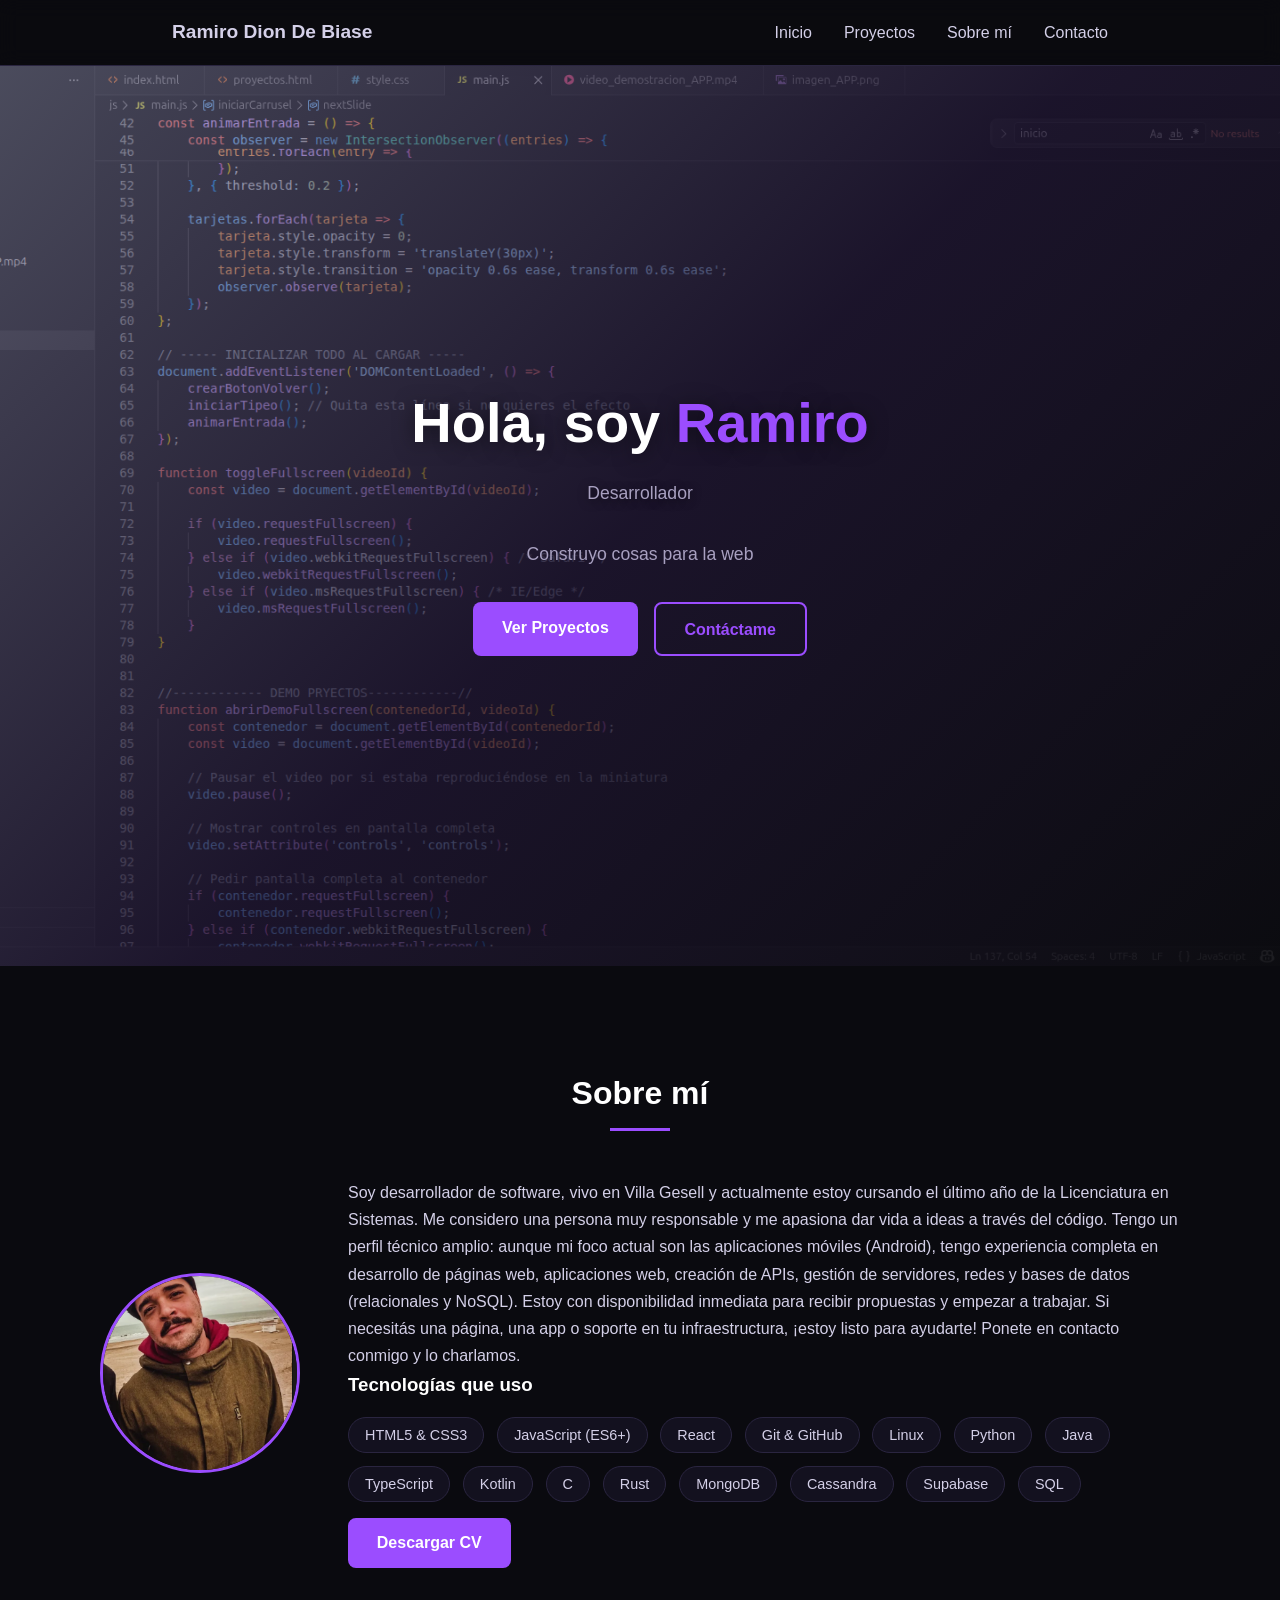
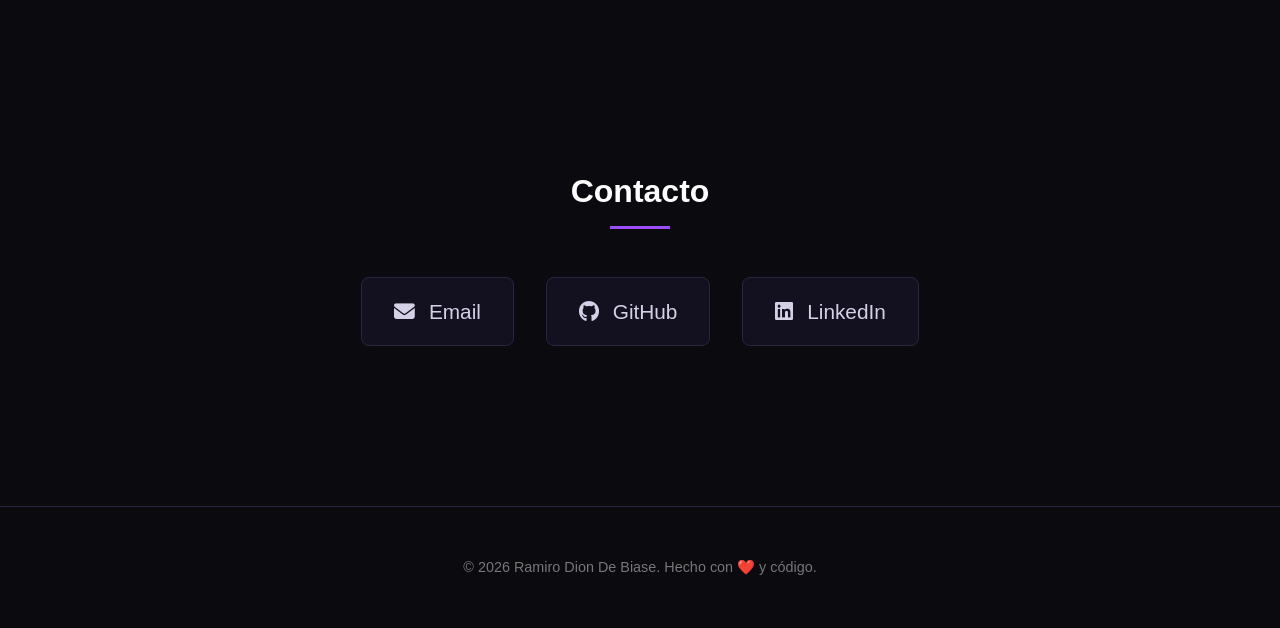
==== index.html @ d880349f "Primera version de mi portfolio" ====
<!DOCTYPE html>
<html lang="es">

<head>
    <meta charset="UTF-8">
    <meta name="viewport" content="width=device-width, initial-scale=1.0">
    <meta name="description" content="Portfolio de [Tu Nombre] - Desarrollador/a">
    <title>Ramiro Dion De Biase | Portfolio</title>
    <link rel="stylesheet" href="css/style.css">
    <!-- Font Awesome para iconos (opcional pero recomendado) -->
    <link rel="stylesheet" href="https://cdnjs.cloudflare.com/ajax/libs/font-awesome/6.5.1/css/all.min.css">
</head>

<body>
    <!-- Header fijo con navegación -->
    <header>
        <nav>
            <a href="#" class="logo">Ramiro Dion De Biase</a>
            <ul class="nav-links">
                <li><a href="#inicio">Inicio</a></li>
                <li><a href="proyectos.html">Proyectos</a></li>
                <li><a href="#sobre-mi">Sobre mí</a></li>
                <li><a href="#contacto">Contacto</a></li>
            </ul>
        </nav>
    </header>

    <main>
        <!-- HERO -->
        <section id="inicio">
            <!-- Carrusel de fondo -->
            <div class="hero-carousel">
                <div class="carousel-slide active" style="background-image: url('assets/images/fondo1.png');"></div>
                <div class="carousel-slide" style="background-image: url('assets/images/fondo2.png');"></div>
                <div class="carousel-slide" style="background-image: url('assets/images/fondo1.png');"></div>
            </div>

            <!-- Overlay oscuro para que el texto sea legible -->
            <div class="hero-overlay"></div>

            <!-- Contenido del hero (igual que antes) -->
            <div class="hero-content">
                <h1>Hola, soy <span>Ramiro</span></h1>
                <p class="subtitle">Desarrollador</p>
                <p>Construyo cosas para la web</p>
                <div class="hero-buttons">
                    <a href="proyectos.html" class="btn">Ver Proyectos</a>
                    <a href="#contacto" class="btn btn-outline">Contáctame</a>
                </div>
            </div>
        </section>

        <!-- SOBRE MÍ -->
        <section id="sobre-mi">
            <h2>Sobre mí</h2>
            <div class="sobre-mi-content">
                <img src="assets/images/foto_perfil.png" alt="Foto de perfil" class="perfil-img">
                <div class="sobre-mi-texto">
                    <p>Soy desarrollador de software, vivo en Villa Gesell y actualmente estoy cursando el último año de
                        la Licenciatura en Sistemas. Me considero una persona muy responsable y me apasiona dar vida a
                        ideas a través del código.

                        Tengo un perfil técnico amplio: aunque mi foco actual son las aplicaciones móviles (Android),
                        tengo experiencia completa en desarrollo de páginas web, aplicaciones web, creación de APIs,
                        gestión de servidores, redes y bases de datos (relacionales y NoSQL).

                        Estoy con disponibilidad inmediata para recibir propuestas y empezar a trabajar. Si necesitás
                        una página, una app o soporte en tu infraestructura, ¡estoy listo para ayudarte! Ponete en
                        contacto conmigo y lo charlamos.</p>
                    <h3>Tecnologías que uso</h3>
                    <ul class="stack-list">
                        <li>HTML5 & CSS3</li>
                        <li>JavaScript (ES6+)</li>
                        <li>React</li>
                        <li>Git & GitHub</li>
                        <li>Linux</li>
                        <li>Python</li>
                        <li>Java</li>
                        <li>TypeScript</li>
                        <li>Kotlin</li>
                        <li>C</li>
                        <li>Rust</li>
                        <li>MongoDB</li>
                        <li>Cassandra</li>
                        <li>Supabase</li>
                        <li>SQL</li>
                    </ul>
                    <a href="assets/cv/tu-cv.pdf" download class="btn">Descargar CV</a>
                </div>
            </div>
        </section>

        <!-- CONTACTO -->
        <section id="contacto">
            <h2>Contacto</h2>

            <div class="contacto-links">
                <a href="mailto:ramirodebiase@hotmail.com"><i class="fas fa-envelope"></i> Email</a>
                <a href="https://github.com/Ramadion" target="_blank" rel="noopener"><i class="fab fa-github"></i>
                    GitHub</a>
                <a href="https://www.linkedin.com/in/ramiro-de-biase-b14a0729a/" target="_blank" rel="noopener"><i
                        class="fab fa-linkedin"></i> LinkedIn</a>
            </div>
        </section>
    </main>

    <footer>
        <p>© 2026 Ramiro Dion De Biase. Hecho con ❤️ y código.</p>
    </footer>

    <script src="js/main.js"></script>
</body>

</html>
---- css/style.css ----
/* ===== RESET Y BASE ===== */
* {
    margin: 0;
    padding: 0;
    box-sizing: border-box;
}

:root {
    --color-bg: #0a0a0f;           /* Fondo casi negro con matiz violeta */
    --color-surface: #13111f;      /* Superficie de tarjetas, violácea muy oscura */
    --color-texto: #d4d0e8;        /* Texto claro, ligeramente lavanda */
    --color-acento: #9b4dff;       /* Violeta principal */
    --color-acento-hover: #b87aff; /* Violeta más claro para hovers */
    --color-tag: #1e1a2e;          /* Fondo de tags, violáceo */
    --color-border: #2a2540;       /* Bordes sutiles */
    --color-glow: rgba(155, 77, 255, 0.3); /* Sombra/glow violeta */
    --border-radius: 8px;
    --max-width: 1000px;
}

html {
    scroll-behavior: smooth; /* Scroll suave al hacer clic en los enlaces */
}

body {
    font-family: 'Segoe UI', Tahoma, Geneva, Verdana, sans-serif;
    background-color: var(--color-bg);
    color: var(--color-texto);
    line-height: 1.7;
}

/* ===== TIPOGRAFÍA REUTILIZABLE ===== */
h1, h2, h3 {
    color: #ffffff;
}

h1 span {
    color: var(--color-acento);
}

h2 {
    text-align: center;
    font-size: 2rem;
    margin-bottom: 3rem;
    position: relative;
}

h2::after {
    content: '';
    display: block;
    width: 60px;
    height: 3px;
    background: var(--color-acento);
    margin: 0.5rem auto 0;
}

a {
    color: var(--color-texto);
    text-decoration: none;
}


/* ===== HEADER & NAV ===== */
header {
    background: rgba(10, 10, 15, 0.9);
    backdrop-filter: blur(10px);
    position: sticky;
    top: 0;
    z-index: 100;
    border-bottom: 1px solid var(--color-border);
}

nav {
    display: flex;
    justify-content: space-between;
    align-items: center;
    max-width: var(--max-width);
    margin: 0 auto;
    padding: 1rem 2rem;
}

.logo {
    font-weight: bold;
    font-size: 1.2rem;
}

.nav-links {
    list-style: none;
    display: flex;
    gap: 2rem;
}
.nav-links a:hover {
    color: var(--color-acento);
    transition: color 0.3s;
}

/* ===== HERO CON CARRUSEL ===== */
#inicio {
    position: relative;
    width: 100%;
    height: 100vh;
    min-height: 600px;
    display: flex;
    align-items: center;
    justify-content: center;
    text-align: center;
    overflow: hidden;
    padding: 0;
}

/* Carrusel de fondo */
.hero-carousel {
    position: absolute;
    top: 0;
    left: 0;
    width: 100%;
    height: 100%;
    z-index: 0;
}

.carousel-slide {
    position: absolute;
    top: 0;
    left: 0;
    width: 100%;
    height: 100%;
    background-size: cover;
    background-position: center;
    background-repeat: no-repeat;
    opacity: 0;
    transition: opacity 1.2s ease-in-out;
}

.carousel-slide.active {
    opacity: 1;
}

/* Overlay oscuro/violeta para legibilidad */
.hero-overlay {
    position: absolute;
    top: 0;
    left: 0;
    width: 100%;
    height: 100%;
    background: linear-gradient(
        135deg,
        rgba(157, 157, 201, 0.377) 0%,
        rgba(30, 20, 50, 0.75) 50%,
        rgba(10, 10, 15, 0.85) 100%
    );
    z-index: 1;
}

/* Contenido del hero por encima del overlay */
.hero-content {
    position: relative;
    z-index: 2;
    max-width: 800px;
    padding: 2rem;
}

.hero-content h1 {
    font-size: 3.5rem;
    margin-bottom: 0.5rem;
    color: #ffffff;
    text-shadow: 0 2px 20px rgba(0, 0, 0, 0.5);
}

.hero-content h1 span {
    color: var(--color-acento);
}

.subtitle {
    font-size: 1.5rem;
    color: #c4b5e0;
    margin-bottom: 1rem;
    text-shadow: 0 2px 10px rgba(0, 0, 0, 0.5);
}

.hero-content p {
    font-size: 1.1rem;
    color: #a8a0c0;
    margin-bottom: 2rem;
}

.hero-buttons {
    display: flex;
    gap: 1rem;
    justify-content: center;
    flex-wrap: wrap;
}

/* ===== RESPONSIVE ===== */
@media (max-width: 768px) {
    #inicio {
        min-height: 500px;
    }
    
    .hero-content h1 {
        font-size: 2.2rem;
    }
    
    .subtitle {
        font-size: 1.2rem;
    }
}

.hero-buttons {
    margin-top: 2rem;
    display: flex;
    gap: 1rem;
    justify-content: center;
    flex-wrap: wrap;
}

.btn {
    background: var(--color-acento);
    color: #ffffff;
    padding: 0.7rem 1.8rem;
    border-radius: var(--border-radius);
    font-weight: 600;
    transition: transform 0.2s, box-shadow 0.2s;
    display: inline-block;
}

.btn:hover {
    transform: translateY(-2px);
    box-shadow: 0 5px 15px rgba(108, 99, 255, 0.3);
}

.btn-outline {
    background: transparent;
    border: 2px solid var(--color-acento);
    color: var(--color-acento);
}



/* ===== PROYECTOS (Grid) ===== */
.proyectos-grid {
    display: grid;
    grid-template-columns: repeat(auto-fill, minmax(300px, 1fr));
    gap: 2rem;
    align-items: start; /* ← Agregá esto */
}

.proyecto-card {
    background: var(--color-surface);
    border-radius: var(--border-radius);
    overflow: hidden;
    transition: transform 0.3s, box-shadow 0.3s;
    border: 1px solid var(--color-border);
}

.proyecto-card:hover {
    transform: translateY(-8px);
    border-color: var(--color-acento);
    box-shadow: 0 8px 25px var(--color-glow);
}

.proyecto-card img {
    width: 100%;
    height: 200px;
    object-fit: cover;
    background: #2a2a2a; /* placeholder si no hay imagen */
}

.proyecto-info {
    padding: 1.5rem;
}

.proyecto-info h3 {
    margin-bottom: 0.5rem;
}

.tags {
    display: flex;
    flex-wrap: wrap;
    gap: 0.5rem;
    margin: 1rem 0;
}

.tags span {
    background: var(--color-tag);
    padding: 0.2rem 0.8rem;
    border-radius: 20px;
    font-size: 0.8rem;
    color: #c4b5e0;
}

.proyecto-links {
    display: flex;
    gap: 1rem;
    margin-top: 1rem;
}

.proyecto-links a {
    font-size: 0.9rem;
    color: var(--color-acento);
}

.proyecto-links a:hover {
    text-decoration: underline;
}

/* ===== SOBRE MÍ ===== */
#sobre-mi {
    padding-top: 8rem;
    padding-bottom: 8rem;
    padding: 100px;
}

.sobre-mi-content {
    display: flex;
    gap: 3rem;
    align-items: center;
    flex-wrap: wrap;
}

.perfil-img {
    width: 200px;
    height: 200px;
    border-radius: 50%;
    object-fit: cover;
    border: 3px solid var(--color-acento);
}

.sobre-mi-texto {
    flex: 1;
    min-width: 250px;
}

.stack-list {
    list-style: none;
    display: flex;
    flex-wrap: wrap;
    gap: 0.8rem;
    margin: 1rem 0;
}

.stack-list li {
    background: var(--color-surface);
    padding: 0.3rem 1rem;
    border-radius: 20px;
    font-size: 0.9rem;
    border: 1px solid var(--color-border);
}

/* ===== PÁGINA DE PROYECTOS (proyectos.html) ===== */
#proyectos-page {
    padding: 6rem 2rem;
    max-width: 1200px;
    margin: 0 auto;
}

#proyectos-page h1 {
    text-align: center;
    font-size: 2.5rem;
    margin-bottom: 0.5rem;
    color: #ffffff;
}

.proyectos-intro {
    text-align: center;
    color: #a8a0c0;
    margin-bottom: 3rem;
    font-size: 1.1rem;
}

/* Contenedor de video */
.proyecto-video {
    width: 100%;
    height: 220px;
    overflow: hidden;
    background: #000;
}

.proyecto-video video {
    width: 100%;
    height: 100%;
    object-fit: cover;
}

/* ===== DESCRIPCIÓN DESPLEGABLE ===== */
.proyecto-descripcion-corta {
    margin-bottom: 0.5rem;
    color: var(--color-texto);
    line-height: 1.6;
}

.proyecto-descripcion-completa {
    display: none;
    margin-bottom: 0;
}

.proyecto-descripcion-completa.activa {
    display: block;
    margin-bottom: 1rem;
}

.proyecto-descripcion-completa p {
    color: #a8a0c0;
    line-height: 1.6;
    margin-bottom: 0.8rem;
}

/* Botón Leer más */
.btn-leer-mas {
    background: none;
    border: none;
    color: var(--color-acento);
    cursor: pointer;
    font-size: 0.85rem;
    padding: 0.3rem 0;
    display: inline-flex;
    align-items: center;
    gap: 0.3rem;
    transition: color 0.3s;
    margin-bottom: 0.5rem;
}

.btn-leer-mas:hover {
    color: var(--color-acento-hover);
}

.btn-leer-mas i {
    transition: transform 0.3s ease;
    font-size: 0.7rem;
}

.btn-leer-mas.abierto i {
    transform: rotate(180deg);
}

/* Contenedor de imagen (cuando no hay video) */
.proyecto-imagen {
    width: 100%;
    height: 220px;
    overflow: hidden;
}

.proyecto-imagen img {
    width: 100%;
    height: 100%;
    object-fit: cover;
    transition: transform 0.4s ease;
}

.proyecto-card:hover .proyecto-imagen img {
    transform: scale(1.05);
}

.proyecto-card:hover .proyecto-video video {
    transform: scale(1.02);
}

/* Enlaces de proyecto refinados */
.proyecto-links {
    display: flex;
    gap: 1rem;
    margin-top: 1rem;
    flex-wrap: wrap;
}

.proyecto-links a {
    font-size: 0.9rem;
    color: var(--color-acento);
    padding: 0.4rem 1rem;
    border: 1px solid var(--color-acento);
    border-radius: var(--border-radius);
    transition: background 0.3s, color 0.3s;
    display: inline-flex;
    align-items: center;
    gap: 0.4rem;
}

.proyecto-links a:hover {
    background: var(--color-acento);
    color: #fff;
}

/* Caso: solo repo o solo demo */
.solo-repo,
.solo-demo {
    /* Ocupan el ancho completo si están solos, o se adaptan */
    flex: 1;
    justify-content: center;
}

/* Botón volver al inicio centrado */
.volver-inicio {
    text-align: center;
    margin-top: 3rem;
}

.volver-inicio .btn {
    display: inline-flex;
    align-items: center;
    gap: 0.5rem;
}

/* Indicador de enlace activo en la navegación */
.nav-links a.activo {
    color: var(--color-acento);
    font-weight: 600;
}

/* ===== CONTACTO ===== */
#contacto {
    padding-top: 6rem;
    padding-bottom: 6rem;
}

#contacto p {
    text-align: center;
    margin-bottom: 1rem;
}

.contacto-links {
    display: flex;
    justify-content: center;
    gap: 2rem;
    margin-top: 2rem;
    margin-bottom: 2rem;
    flex-wrap: wrap;
}

.contacto-links a {
    font-size: 1.3rem;
    padding: 1rem 2rem;
    background: var(--color-surface);
    border-radius: var(--border-radius);
    transition: background 0.3s, transform 0.2s;
    border: 1px solid var(--color-border);
}


.contacto-links a:hover {
    background: var(--color-acento);
    transform: translateY(-3px);
}

.contacto-links i {
    margin-right: 0.5rem;
}

/* ======VIDEOS DEMO======*/
.fullscreen-btn {
    position: absolute;
    bottom: 10px;
    right: 10px;
    background: rgba(0, 0, 0, 0.7);
    color: white;
    border: none;
    border-radius: 4px;
    padding: 6px 10px;
    cursor: pointer;
    z-index: 10;
    transition: background 0.3s;
}

.fullscreen-btn:hover {
    background: var(--color-acento);
}

/* Cuando el contenedor del video está en pantalla completa */
.proyecto-video:fullscreen {
    width: 100vw;
    height: 100vh;
    display: flex;
    align-items: center;
    justify-content: center;
    background: #000;
}

.proyecto-video:fullscreen video {
    width: 100%;
    height: 100%;
    object-fit: contain; /* Para que se vea completo sin recortar */
}

/* Para navegadores WebKit (Safari) */
.proyecto-video:-webkit-full-screen {
    width: 100vw;
    height: 100vh;
    display: flex;
    align-items: center;
    justify-content: center;
    background: #000;
}

.proyecto-video:-webkit-full-screen video {
    width: 100%;
    height: 100%;
    object-fit: contain;
}

/* ===== FOOTER ===== */
footer {
    text-align: center;
    padding: 3rem 2rem;
    border-top: 1px solid var(--color-border);
    font-size: 0.9rem;
    color: #777;
    margin-top: 2rem;
}

/* ===== RESPONSIVE BÁSICO ===== */
@media (max-width: 768px) {
    #inicio h1 {
        font-size: 2rem;
    }
    .sobre-mi-content {
        flex-direction: column;
        text-align: center;
    }
    .nav-links {
        gap: 1rem;
    }
    header nav {
        flex-direction: column;
        gap: 0.5rem;
    }
}
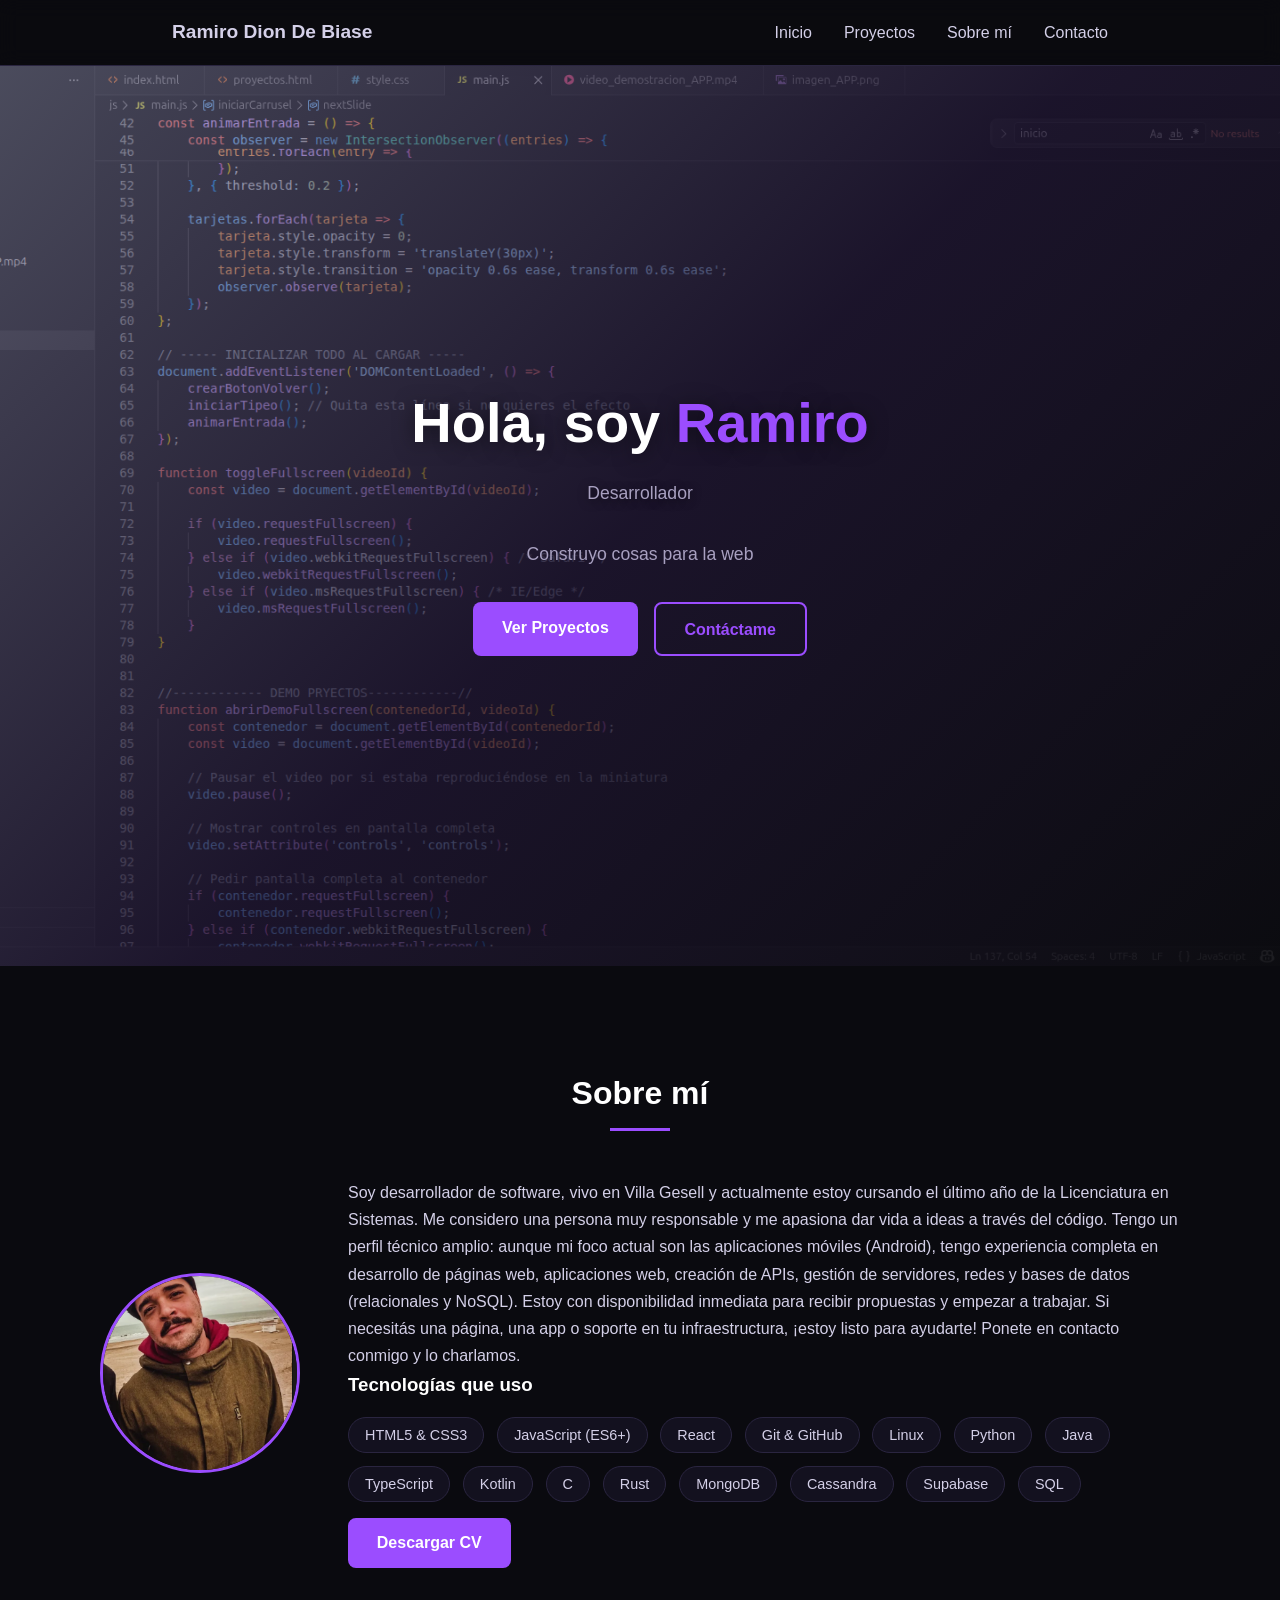
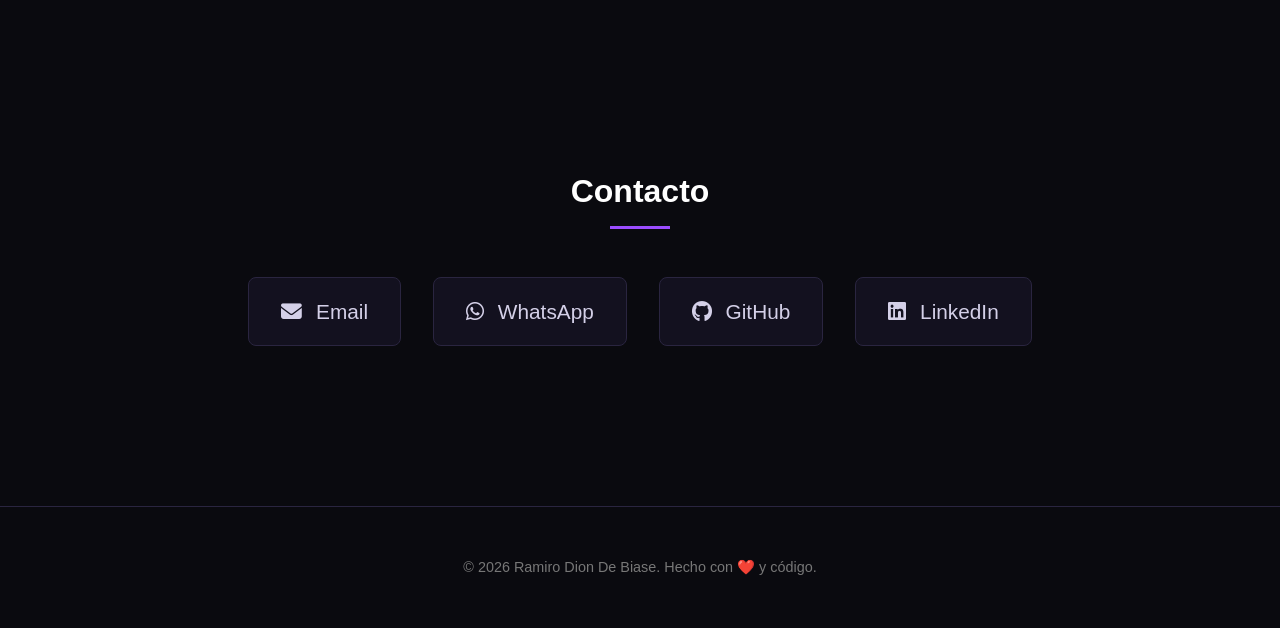
==== commit 3dee3a77: "agrege el contacto de wasap" ====
--- a/index.html
+++ b/index.html
@@ -96,6 +96,10 @@
 
             <div class="contacto-links">
                 <a href="mailto:ramirodebiase@hotmail.com"><i class="fas fa-envelope"></i> Email</a>
+                <a href="https://wa.me/5492267538964?text=Hola%20Ramiro%2C%20vi%20tu%20portfolio%20y%20quer%C3%ADa%20contactarte"
+                    target="_blank" rel="noopener">
+                    <i class="fab fa-whatsapp"></i> WhatsApp
+                </a>
                 <a href="https://github.com/Ramadion" target="_blank" rel="noopener"><i class="fab fa-github"></i>
                     GitHub</a>
                 <a href="https://www.linkedin.com/in/ramiro-de-biase-b14a0729a/" target="_blank" rel="noopener"><i
--- a/css/style.css
+++ b/css/style.css
@@ -538,6 +538,11 @@
 .contacto-links a:hover {
     background: var(--color-acento);
     transform: translateY(-3px);
+}
+
+.contacto-links a[href*="wa.me"]:hover {
+    background: #25D366; /* Verde WhatsApp */
+    border-color: #25D366;
 }
 
 .contacto-links i {
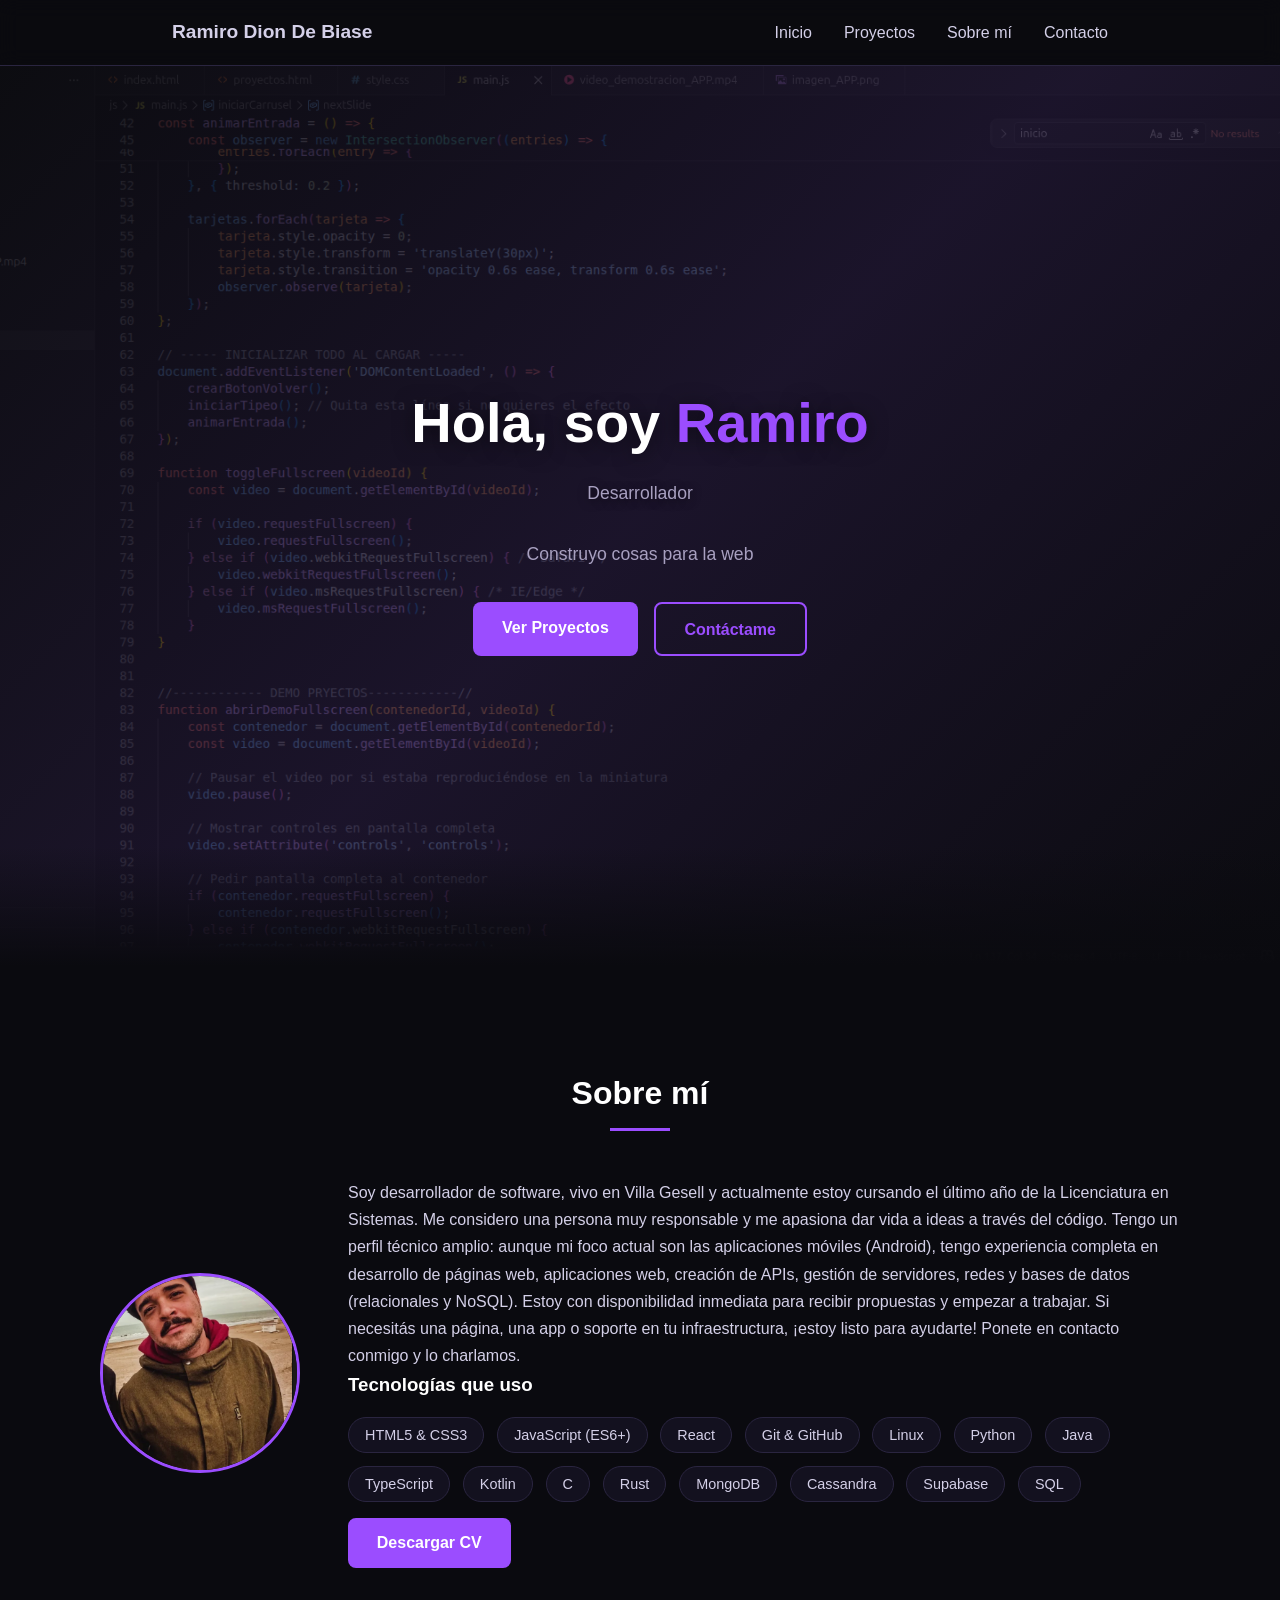
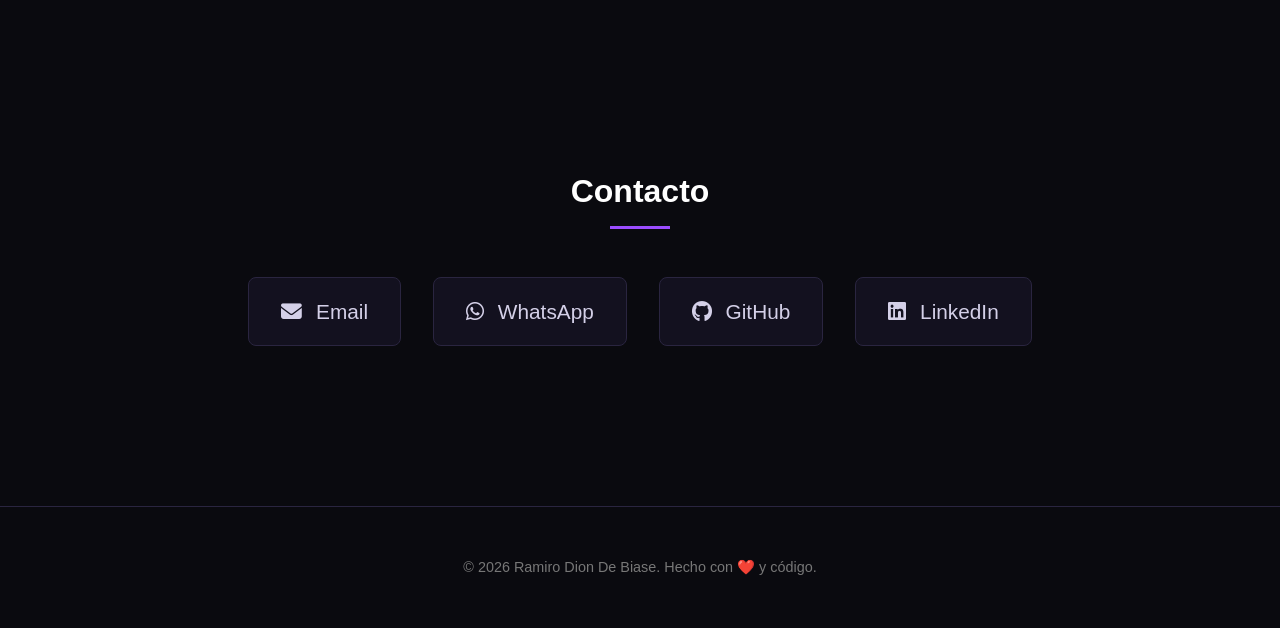
==== commit 14487db9: "poniendo mas lindo el carrusel" ====
--- a/index.html
+++ b/index.html
@@ -28,27 +28,30 @@
     <main>
         <!-- HERO -->
         <section id="inicio">
-            <!-- Carrusel de fondo -->
-            <div class="hero-carousel">
-                <div class="carousel-slide active" style="background-image: url('assets/images/fondo1.png');"></div>
-                <div class="carousel-slide" style="background-image: url('assets/images/fondo2.png');"></div>
-                <div class="carousel-slide" style="background-image: url('assets/images/fondo1.png');"></div>
-            </div>
-
-            <!-- Overlay oscuro para que el texto sea legible -->
-            <div class="hero-overlay"></div>
-
-            <!-- Contenido del hero (igual que antes) -->
-            <div class="hero-content">
-                <h1>Hola, soy <span>Ramiro</span></h1>
-                <p class="subtitle">Desarrollador</p>
-                <p>Construyo cosas para la web</p>
-                <div class="hero-buttons">
-                    <a href="proyectos.html" class="btn">Ver Proyectos</a>
-                    <a href="#contacto" class="btn btn-outline">Contáctame</a>
-                </div>
-            </div>
-        </section>
+    <!-- Carrusel de fondo -->
+    <div class="hero-carousel">
+        <div class="carousel-slide active" style="background-image: url('assets/images/fondo1.png');"></div>
+        <div class="carousel-slide" style="background-image: url('assets/images/fondo2.png');"></div>
+        <div class="carousel-slide" style="background-image: url('assets/images/fondo1.png');"></div>
+    </div>
+    
+    <!-- Overlay oscuro -->
+    <div class="hero-overlay"></div>
+    
+    <!-- Degradado inferior para transición suave -->
+    <div class="hero-fade-bottom"></div>
+    
+    <!-- Contenido -->
+    <div class="hero-content">
+        <h1>Hola, soy <span>Ramiro</span></h1>
+        <p class="subtitle">Desarrollador</p>
+        <p>Construyo cosas para la web</p>
+        <div class="hero-buttons">
+            <a href="proyectos.html" class="btn">Ver Proyectos</a>
+            <a href="#contacto" class="btn btn-outline">Contáctame</a>
+        </div>
+    </div>
+</section>
 
         <!-- SOBRE MÍ -->
         <section id="sobre-mi">
--- a/css/style.css
+++ b/css/style.css
@@ -106,6 +106,7 @@
     text-align: center;
     overflow: hidden;
     padding: 0;
+    margin: 0;
 }
 
 /* Carrusel de fondo */
@@ -144,20 +145,36 @@
     height: 100%;
     background: linear-gradient(
         135deg,
-        rgba(157, 157, 201, 0.377) 0%,
+        rgba(10, 10, 15, 0.85) 0%,
         rgba(30, 20, 50, 0.75) 50%,
         rgba(10, 10, 15, 0.85) 100%
     );
     z-index: 1;
 }
 
+/* Degradado inferior para transición suave */
+.hero-fade-bottom {
+    position: absolute;
+    bottom: 0;
+    left: 0;
+    width: 100%;
+    height: 120px;
+    background: linear-gradient(
+        to bottom,
+        transparent 0%,
+        var(--color-bg) 100%
+    );
+    z-index: 2;
+}
+
 /* Contenido del hero por encima del overlay */
 .hero-content {
     position: relative;
-    z-index: 2;
+    z-index: 3;
     max-width: 800px;
     padding: 2rem;
 }
+
 
 .hero-content h1 {
     font-size: 3.5rem;
@@ -543,6 +560,21 @@
 .contacto-links a[href*="wa.me"]:hover {
     background: #25D366; /* Verde WhatsApp */
     border-color: #25D366;
+}
+
+.contacto-links a[href*="mailto"]:hover {
+    background: #EA4335;       /* Rojo Gmail */
+    border-color: #EA4335;
+}
+
+.contacto-links a[href*="github"]:hover {
+    background: #6e5494;       /* Morado GitHub */
+    border-color: #6e5494;
+}
+
+.contacto-links a[href*="linkedin"]:hover {
+    background: #0A66C2;       /* Azul LinkedIn */
+    border-color: #0A66C2;
 }
 
 .contacto-links i {
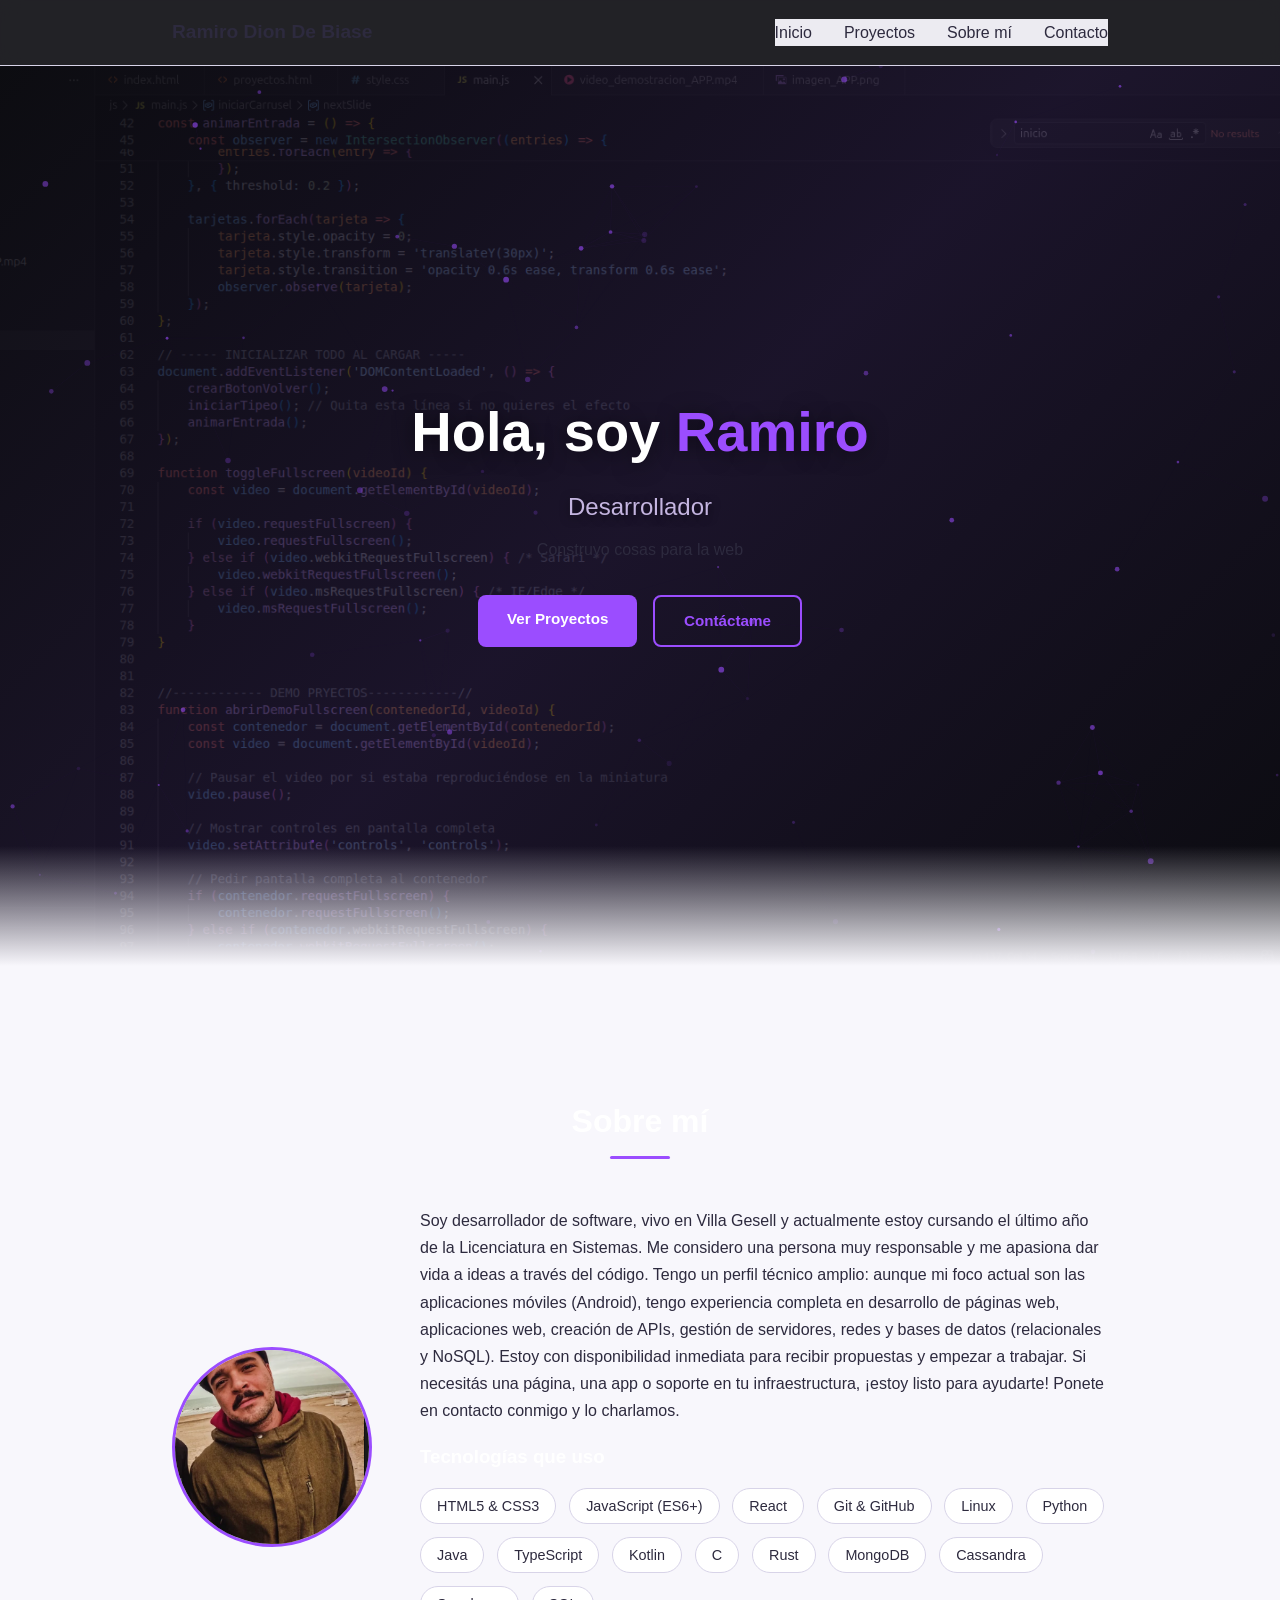
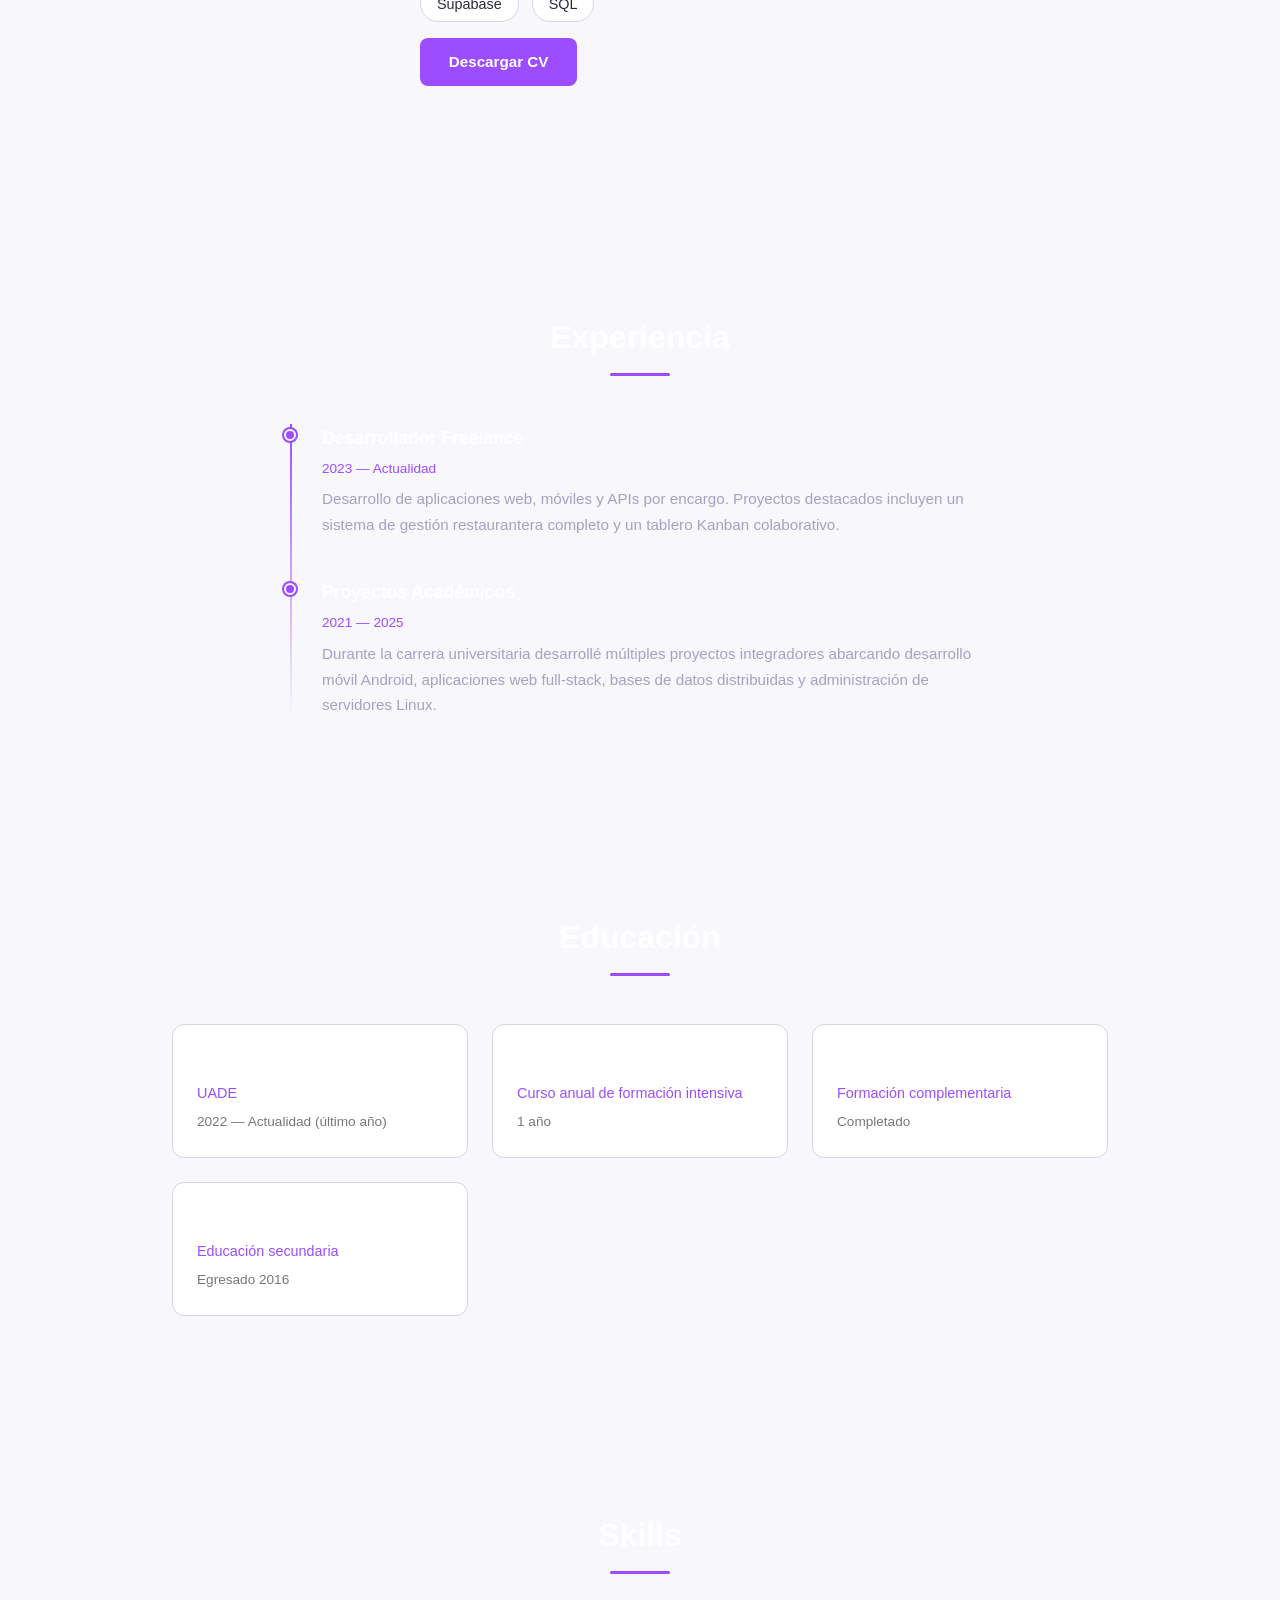
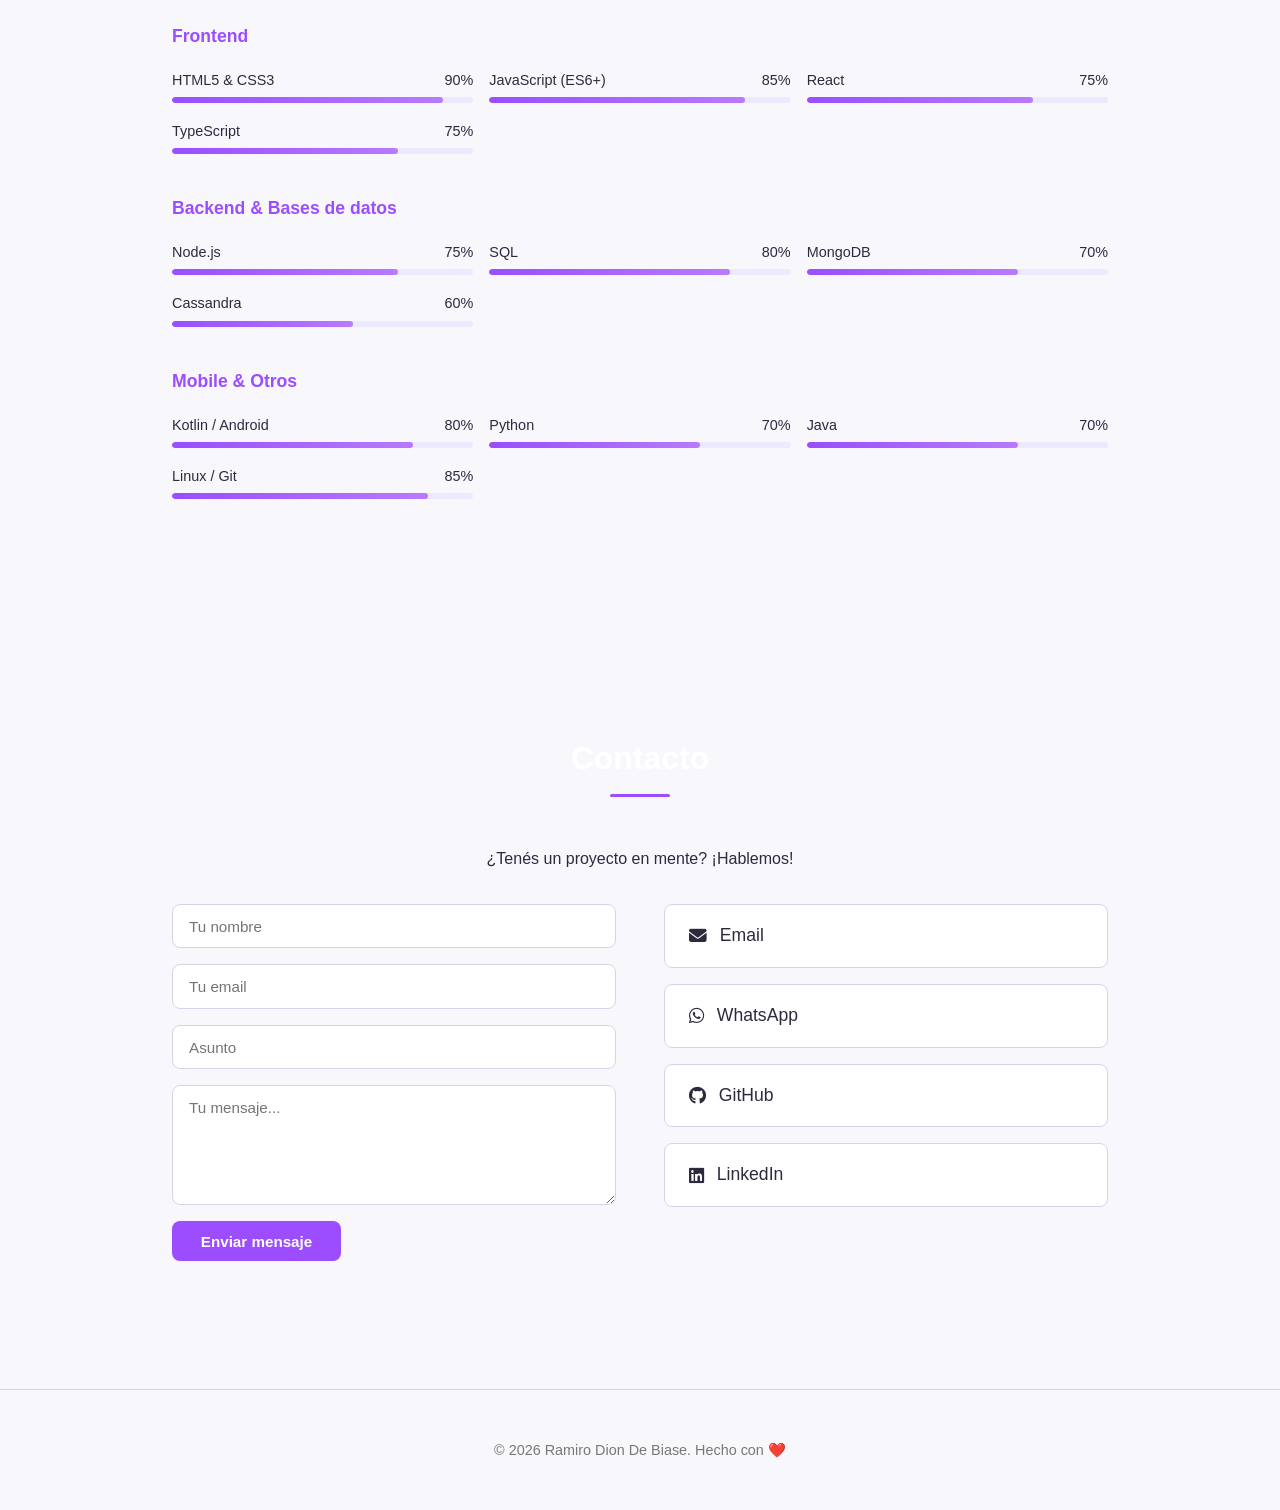
==== commit 0d253e4b: "Modificaciones visuales" ====
--- a/index.html
+++ b/index.html
@@ -4,18 +4,27 @@
 <head>
     <meta charset="UTF-8">
     <meta name="viewport" content="width=device-width, initial-scale=1.0">
-    <meta name="description" content="Portfolio de [Tu Nombre] - Desarrollador/a">
+    <meta name="description" content="Portfolio de Ramiro Dion De Biase — Desarrollador de software especializado en apps Android, web y APIs.">
+    <meta name="keywords" content="desarrollador, software, Android, Kotlin, React, portfolio, Villa Gesell">
+    <meta name="author" content="Ramiro Dion De Biase">
+    <meta property="og:title" content="Ramiro Dion De Biase | Portfolio">
+    <meta property="og:description" content="Desarrollador de software — Apps Android, web y APIs.">
+    <meta property="og:type" content="website">
+    <meta property="og:url" content="https://ramadion.github.io">
+    <meta name="twitter:card" content="summary_large_image">
     <title>Ramiro Dion De Biase | Portfolio</title>
+    <link rel="icon" type="image/svg+xml" href="data:image/svg+xml,<svg xmlns='http://www.w3.org/2000/svg' viewBox='0 0 100 100'><text y='.9em' font-size='90'>💻</text></svg>">
     <link rel="stylesheet" href="css/style.css">
-    <!-- Font Awesome para iconos (opcional pero recomendado) -->
     <link rel="stylesheet" href="https://cdnjs.cloudflare.com/ajax/libs/font-awesome/6.5.1/css/all.min.css">
 </head>
 
 <body>
-    <!-- Header fijo con navegación -->
     <header>
         <nav>
             <a href="#" class="logo">Ramiro Dion De Biase</a>
+            <button class="hamburger" aria-label="Menú de navegación" aria-expanded="false">
+                <span></span><span></span><span></span>
+            </button>
             <ul class="nav-links">
                 <li><a href="#inicio">Inicio</a></li>
                 <li><a href="proyectos.html">Proyectos</a></li>
@@ -28,11 +37,9 @@
     <main>
         <!-- HERO -->
         <section id="inicio">
-    <!-- Carrusel de fondo -->
     <div class="hero-carousel">
         <div class="carousel-slide active" style="background-image: url('assets/images/fondo1.png');"></div>
         <div class="carousel-slide" style="background-image: url('assets/images/fondo2.png');"></div>
-        <div class="carousel-slide" style="background-image: url('assets/images/fondo1.png');"></div>
     </div>
     
     <!-- Overlay oscuro -->
@@ -40,8 +47,9 @@
     
     <!-- Degradado inferior para transición suave -->
     <div class="hero-fade-bottom"></div>
+
+    <canvas id="particles-canvas"></canvas>
     
-    <!-- Contenido -->
     <div class="hero-content">
         <h1>Hola, soy <span>Ramiro</span></h1>
         <p class="subtitle">Desarrollador</p>
@@ -54,7 +62,7 @@
 </section>
 
         <!-- SOBRE MÍ -->
-        <section id="sobre-mi">
+        <section id="sobre-mi" class="animar-entrada">
             <h2>Sobre mí</h2>
             <div class="sobre-mi-content">
                 <img src="assets/images/foto_perfil.png" alt="Foto de perfil" class="perfil-img">
@@ -88,14 +96,143 @@
                         <li>Supabase</li>
                         <li>SQL</li>
                     </ul>
-                    <a href="assets/cv/tu-cv.pdf" download class="btn">Descargar CV</a>
+                    <a href="#" class="btn" id="descargar-cv">Descargar CV</a>
+                </div>
+            </div>
+        </section>
+
+        <!-- EXPERIENCIA -->
+        <section id="experiencia" class="animar-entrada">
+            <h2>Experiencia</h2>
+            <div class="timeline">
+                <div class="timeline-item">
+                    <h3>Desarrollador Freelance</h3>
+                    <span class="timeline-date">2023 — Actualidad</span>
+                    <p>Desarrollo de aplicaciones web, móviles y APIs por encargo. Proyectos destacados incluyen un
+                        sistema de gestión restaurantera completo y un tablero Kanban colaborativo.</p>
+                </div>
+                <div class="timeline-item">
+                    <h3>Proyectos Académicos</h3>
+                    <span class="timeline-date">2021 — 2025</span>
+                    <p>Durante la carrera universitaria desarrollé múltiples proyectos integradores abarcando desarrollo
+                        móvil Android, aplicaciones web full-stack, bases de datos distribuidas y administración de
+                        servidores Linux.</p>
+                </div>
+            </div>
+        </section>
+
+        <!-- EDUCACIÓN -->
+        <section id="educacion" class="animar-entrada">
+            <h2>Educación</h2>
+            <div class="educacion-grid">
+                <div class="educacion-card">
+                    <h3>Licenciatura en Sistemas</h3>
+                    <p class="edu-institucion">UADE</p>
+                    <p class="edu-fecha">2022 — Actualidad (último año)</p>
+                </div>
+                <div class="educacion-card">
+                    <h3>Especialización en Java</h3>
+                    <p class="edu-institucion">Curso anual de formación intensiva</p>
+                    <p class="edu-fecha">1 año</p>
+                </div>
+                <div class="educacion-card">
+                    <h3>Curso de Ciberseguridad</h3>
+                    <p class="edu-institucion">Formación complementaria</p>
+                    <p class="edu-fecha">Completado</p>
+                </div>
+                <div class="educacion-card">
+                    <h3>Escuela Técnica</h3>
+                    <p class="edu-institucion">Educación secundaria</p>
+                    <p class="edu-fecha">Egresado 2016</p>
+                </div>
+            </div>
+        </section>
+
+        <!-- SKILLS -->
+        <section id="skills" class="animar-entrada">
+            <h2>Skills</h2>
+
+            <div class="skills-categoria">
+                <h3>Frontend</h3>
+                <div class="skills-grid">
+                    <div class="skill-item">
+                        <div class="skill-header"><span>HTML5 & CSS3</span><span>90%</span></div>
+                        <div class="skill-bar"><div class="skill-fill" style="--pct: 90%;"></div></div>
+                    </div>
+                    <div class="skill-item">
+                        <div class="skill-header"><span>JavaScript (ES6+)</span><span>85%</span></div>
+                        <div class="skill-bar"><div class="skill-fill" style="--pct: 85%;"></div></div>
+                    </div>
+                    <div class="skill-item">
+                        <div class="skill-header"><span>React</span><span>75%</span></div>
+                        <div class="skill-bar"><div class="skill-fill" style="--pct: 75%;"></div></div>
+                    </div>
+                    <div class="skill-item">
+                        <div class="skill-header"><span>TypeScript</span><span>75%</span></div>
+                        <div class="skill-bar"><div class="skill-fill" style="--pct: 75%;"></div></div>
+                    </div>
+                </div>
+            </div>
+
+            <div class="skills-categoria">
+                <h3>Backend & Bases de datos</h3>
+                <div class="skills-grid">
+                    <div class="skill-item">
+                        <div class="skill-header"><span>Node.js</span><span>75%</span></div>
+                        <div class="skill-bar"><div class="skill-fill" style="--pct: 75%;"></div></div>
+                    </div>
+                    <div class="skill-item">
+                        <div class="skill-header"><span>SQL</span><span>80%</span></div>
+                        <div class="skill-bar"><div class="skill-fill" style="--pct: 80%;"></div></div>
+                    </div>
+                    <div class="skill-item">
+                        <div class="skill-header"><span>MongoDB</span><span>70%</span></div>
+                        <div class="skill-bar"><div class="skill-fill" style="--pct: 70%;"></div></div>
+                    </div>
+                    <div class="skill-item">
+                        <div class="skill-header"><span>Cassandra</span><span>60%</span></div>
+                        <div class="skill-bar"><div class="skill-fill" style="--pct: 60%;"></div></div>
+                    </div>
+                </div>
+            </div>
+
+            <div class="skills-categoria">
+                <h3>Mobile & Otros</h3>
+                <div class="skills-grid">
+                    <div class="skill-item">
+                        <div class="skill-header"><span>Kotlin / Android</span><span>80%</span></div>
+                        <div class="skill-bar"><div class="skill-fill" style="--pct: 80%;"></div></div>
+                    </div>
+                    <div class="skill-item">
+                        <div class="skill-header"><span>Python</span><span>70%</span></div>
+                        <div class="skill-bar"><div class="skill-fill" style="--pct: 70%;"></div></div>
+                    </div>
+                    <div class="skill-item">
+                        <div class="skill-header"><span>Java</span><span>70%</span></div>
+                        <div class="skill-bar"><div class="skill-fill" style="--pct: 70%;"></div></div>
+                    </div>
+                    <div class="skill-item">
+                        <div class="skill-header"><span>Linux / Git</span><span>85%</span></div>
+                        <div class="skill-bar"><div class="skill-fill" style="--pct: 85%;"></div></div>
+                    </div>
                 </div>
             </div>
         </section>
 
         <!-- CONTACTO -->
-        <section id="contacto">
+        <section id="contacto" class="animar-entrada">
             <h2>Contacto</h2>
+            <p>¿Tenés un proyecto en mente? ¡Hablemos!</p>
+
+            <div class="contacto-wrapper">
+            <form class="contacto-form" action="https://formspree.io/f/xyzebyyb" method="POST">
+                <input type="text" name="nombre" placeholder="Tu nombre" required>
+                <input type="email" name="email" placeholder="Tu email" required>
+                <input type="text" name="asunto" placeholder="Asunto">
+                <textarea name="mensaje" placeholder="Tu mensaje..." required></textarea>
+                <button type="submit" class="btn">Enviar mensaje</button>
+                <div class="form-feedback"></div>
+            </form>
 
             <div class="contacto-links">
                 <a href="mailto:ramirodebiase@hotmail.com"><i class="fas fa-envelope"></i> Email</a>
@@ -108,11 +245,12 @@
                 <a href="https://www.linkedin.com/in/ramiro-de-biase-b14a0729a/" target="_blank" rel="noopener"><i
                         class="fab fa-linkedin"></i> LinkedIn</a>
             </div>
+            </div>
         </section>
     </main>
 
     <footer>
-        <p>© 2026 Ramiro Dion De Biase. Hecho con ❤️ y código.</p>
+        <p>© 2026 Ramiro Dion De Biase. Hecho con ❤️ </p>
     </footer>
 
     <script src="js/main.js"></script>
--- a/css/style.css
+++ b/css/style.css
@@ -1,661 +1,973 @@
-/* ===== RESET Y BASE ===== */
-* {
-    margin: 0;
-    padding: 0;
-    box-sizing: border-box;
-}
-
+/* ============================================
+   VARIABLES
+   ============================================ */
 :root {
-    --color-bg: #0a0a0f;           /* Fondo casi negro con matiz violeta */
-    --color-surface: #13111f;      /* Superficie de tarjetas, violácea muy oscura */
-    --color-texto: #d4d0e8;        /* Texto claro, ligeramente lavanda */
-    --color-acento: #9b4dff;       /* Violeta principal */
-    --color-acento-hover: #b87aff; /* Violeta más claro para hovers */
-    --color-tag: #1e1a2e;          /* Fondo de tags, violáceo */
-    --color-border: #2a2540;       /* Bordes sutiles */
-    --color-glow: rgba(155, 77, 255, 0.3); /* Sombra/glow violeta */
-    --border-radius: 8px;
-    --max-width: 1000px;
+  --color-bg: #0a0a0f;
+  --color-surface: #13111f;
+  --color-texto: #d4d0e8;
+  --color-acento: #9b4dff;
+  --color-acento-hover: #b87aff;
+  --color-tag: #1e1a2e;
+  --color-border: #2a2540;
+  --color-glow: rgba(155, 77, 255, 0.3);
+  --border-radius: 8px;
+  --border-radius-lg: 12px;
+  --max-width: 1000px;
+  --transition: 0.3s ease;
+}
+
+/* ============================================
+   RESET & BASE
+   ============================================ */
+*, *::before, *::after {
+  margin: 0;
+  padding: 0;
+  box-sizing: border-box;
 }
 
 html {
-    scroll-behavior: smooth; /* Scroll suave al hacer clic en los enlaces */
+  scroll-behavior: smooth;
 }
 
 body {
-    font-family: 'Segoe UI', Tahoma, Geneva, Verdana, sans-serif;
-    background-color: var(--color-bg);
-    color: var(--color-texto);
-    line-height: 1.7;
-}
-
-/* ===== TIPOGRAFÍA REUTILIZABLE ===== */
-h1, h2, h3 {
-    color: #ffffff;
-}
-
-h1 span {
-    color: var(--color-acento);
-}
+  font-family: 'Segoe UI', Tahoma, Geneva, Verdana, sans-serif;
+  background-color: var(--color-bg);
+  color: var(--color-texto);
+  line-height: 1.7;
+  overflow-x: hidden;
+}
+
+h1, h2, h3, h4 {
+  color: #ffffff;
+}
+
+h1 span { color: var(--color-acento); }
 
 h2 {
+  text-align: center;
+  font-size: 2rem;
+  margin-bottom: 3rem;
+  position: relative;
+}
+
+h2::after {
+  content: '';
+  display: block;
+  width: 60px;
+  height: 3px;
+  background: var(--color-acento);
+  margin: 0.5rem auto 0;
+  border-radius: 2px;
+}
+
+a { color: var(--color-texto); text-decoration: none; }
+
+img, video {
+  max-width: 100%;
+  height: auto;
+}
+
+/* ============================================
+   HEADER & NAV
+   ============================================ */
+header {
+  background: rgba(10, 10, 15, 0.9);
+  backdrop-filter: blur(10px);
+  -webkit-backdrop-filter: blur(10px);
+  position: sticky;
+  top: 0;
+  z-index: 100;
+  border-bottom: 1px solid var(--color-border);
+}
+
+nav {
+  display: flex;
+  justify-content: space-between;
+  align-items: center;
+  max-width: var(--max-width);
+  margin: 0 auto;
+  padding: 1rem 2rem;
+}
+
+.logo {
+  font-weight: 700;
+  font-size: 1.2rem;
+  white-space: nowrap;
+}
+
+.nav-links {
+  list-style: none;
+  display: flex;
+  gap: 2rem;
+}
+
+.nav-links a {
+  position: relative;
+  padding-bottom: 2px;
+}
+
+.nav-links a::after {
+  content: '';
+  position: absolute;
+  bottom: 0;
+  left: 0;
+  width: 0;
+  height: 2px;
+  background: var(--color-acento);
+  transition: width var(--transition);
+}
+
+.nav-links a:hover::after,
+.nav-links a.activo::after {
+  width: 100%;
+}
+
+.nav-links a:hover {
+  color: var(--color-acento);
+  transition: color var(--transition);
+}
+
+.nav-links a.activo {
+  color: var(--color-acento);
+  font-weight: 600;
+}
+
+/* ---- Hamburger ---- */
+.hamburger {
+  display: none;
+  flex-direction: column;
+  gap: 5px;
+  background: none;
+  border: none;
+  cursor: pointer;
+  padding: 4px;
+  z-index: 101;
+}
+
+.hamburger span {
+  display: block;
+  width: 26px;
+  height: 2.5px;
+  background: var(--color-texto);
+  border-radius: 2px;
+  transition: all var(--transition);
+  transform-origin: center;
+}
+
+.hamburger[aria-expanded="true"] span:nth-child(1) {
+  transform: translateY(7.5px) rotate(45deg);
+}
+
+.hamburger[aria-expanded="true"] span:nth-child(2) {
+  opacity: 0;
+}
+
+.hamburger[aria-expanded="true"] span:nth-child(3) {
+  transform: translateY(-7.5px) rotate(-45deg);
+}
+
+/* ============================================
+   HERO
+   ============================================ */
+#inicio {
+  position: relative;
+  width: 100%;
+  height: 100vh;
+  min-height: 600px;
+  display: flex;
+  align-items: center;
+  justify-content: center;
+  text-align: center;
+  overflow: hidden;
+}
+
+.hero-carousel {
+  position: absolute;
+  inset: 0;
+  z-index: 0;
+}
+
+.carousel-slide {
+  position: absolute;
+  inset: 0;
+  background-size: cover;
+  background-position: center;
+  background-repeat: no-repeat;
+  opacity: 0;
+  transition: opacity 1.2s ease-in-out;
+}
+
+.carousel-slide.active { opacity: 1; }
+
+.hero-overlay {
+  position: absolute;
+  inset: 0;
+  background: linear-gradient(135deg,
+    rgba(10, 10, 15, 0.85) 0%,
+    rgba(30, 20, 50, 0.75) 50%,
+    rgba(10, 10, 15, 0.85) 100%);
+  z-index: 1;
+}
+
+.hero-fade-bottom {
+  position: absolute;
+  bottom: 0;
+  left: 0;
+  width: 100%;
+  height: 120px;
+  background: linear-gradient(to bottom, transparent 0%, var(--color-bg) 100%);
+  z-index: 2;
+}
+
+.hero-content {
+  position: relative;
+  z-index: 3;
+  max-width: 800px;
+  padding: 2rem;
+}
+
+.hero-content h1 {
+  font-size: 3.5rem;
+  margin-bottom: 0.5rem;
+  text-shadow: 0 2px 20px rgba(0, 0, 0, 0.5);
+}
+
+.subtitle {
+  font-size: 1.5rem;
+  color: #c4b5e0;
+  margin-bottom: 0.5rem;
+  text-shadow: 0 2px 10px rgba(0, 0, 0, 0.5);
+  min-height: 2.2rem;
+}
+
+.hero-content .tagline {
+  font-size: 1.1rem;
+  color: #a8a0c0;
+  margin-bottom: 2rem;
+}
+
+/* ---- Partículas del hero ---- */
+#particles-canvas {
+  position: absolute;
+  inset: 0;
+  z-index: 1;
+  pointer-events: none;
+}
+
+/* ============================================
+   BOTONES
+   ============================================ */
+.hero-buttons {
+  display: flex;
+  gap: 1rem;
+  justify-content: center;
+  flex-wrap: wrap;
+  margin-top: 2rem;
+}
+
+.btn {
+  background: var(--color-acento);
+  color: #ffffff;
+  padding: 0.7rem 1.8rem;
+  border-radius: var(--border-radius);
+  font-weight: 600;
+  transition: transform var(--transition), box-shadow var(--transition);
+  display: inline-block;
+  cursor: pointer;
+  border: none;
+  font-size: 0.95rem;
+}
+
+.btn:hover {
+  transform: translateY(-2px);
+  box-shadow: 0 5px 15px var(--color-glow);
+}
+
+.btn-outline {
+  background: transparent;
+  border: 2px solid var(--color-acento);
+  color: var(--color-acento);
+}
+
+.btn-outline:hover {
+  background: var(--color-acento);
+  color: #fff;
+}
+
+/* ============================================
+   SOBRE MÍ
+   ============================================ */
+#sobre-mi {
+  padding: 8rem 2rem;
+  max-width: var(--max-width);
+  margin: 0 auto;
+}
+
+.sobre-mi-content {
+  display: flex;
+  gap: 3rem;
+  align-items: center;
+  flex-wrap: wrap;
+}
+
+.perfil-img {
+  width: 200px;
+  height: 200px;
+  border-radius: 50%;
+  object-fit: cover;
+  border: 3px solid var(--color-acento);
+  flex-shrink: 0;
+}
+
+.sobre-mi-texto { flex: 1; min-width: 280px; }
+
+.sobre-mi-texto p { margin-bottom: 1rem; }
+
+.stack-list {
+  list-style: none;
+  display: flex;
+  flex-wrap: wrap;
+  gap: 0.8rem;
+  margin: 1rem 0;
+}
+
+.stack-list li {
+  background: var(--color-surface);
+  padding: 0.3rem 1rem;
+  border-radius: 20px;
+  font-size: 0.9rem;
+  border: 1px solid var(--color-border);
+  transition: border-color var(--transition), background var(--transition);
+}
+
+.stack-list li:hover {
+  border-color: var(--color-acento);
+  background: rgba(155, 77, 255, 0.1);
+}
+
+/* ============================================
+   EXPERIENCIA / TIMELINE
+   ============================================ */
+#experiencia {
+  padding: 6rem 2rem;
+  max-width: var(--max-width);
+  margin: 0 auto;
+}
+
+.timeline {
+  position: relative;
+  padding-left: 2rem;
+  max-width: 700px;
+  margin: 0 auto;
+}
+
+.timeline::before {
+  content: '';
+  position: absolute;
+  top: 0;
+  left: 0;
+  width: 2px;
+  height: 100%;
+  background: linear-gradient(to bottom, var(--color-acento), transparent);
+}
+
+.timeline-item {
+  position: relative;
+  padding-bottom: 2.5rem;
+}
+
+.timeline-item:last-child { padding-bottom: 0; }
+
+.timeline-item::before {
+  content: '';
+  position: absolute;
+  left: -2.35rem;
+  top: 0.3rem;
+  width: 12px;
+  height: 12px;
+  border-radius: 50%;
+  background: var(--color-acento);
+  border: 2px solid var(--color-bg);
+  box-shadow: 0 0 0 2px var(--color-acento);
+}
+
+.timeline-item h3 {
+  font-size: 1.1rem;
+  margin-bottom: 0.2rem;
+}
+
+.timeline-item .timeline-date {
+  font-size: 0.85rem;
+  color: var(--color-acento);
+  margin-bottom: 0.4rem;
+  display: block;
+}
+
+.timeline-item p {
+  color: #a8a0c0;
+  font-size: 0.95rem;
+}
+
+/* ============================================
+   EDUCACIÓN
+   ============================================ */
+#educacion {
+  padding: 6rem 2rem;
+  max-width: var(--max-width);
+  margin: 0 auto;
+}
+
+.educacion-grid {
+  display: grid;
+  grid-template-columns: repeat(auto-fit, minmax(280px, 1fr));
+  gap: 1.5rem;
+}
+
+.educacion-card {
+  background: var(--color-surface);
+  border: 1px solid var(--color-border);
+  border-radius: var(--border-radius-lg);
+  padding: 1.5rem;
+  transition: transform var(--transition), border-color var(--transition);
+}
+
+.educacion-card:hover {
+  transform: translateY(-4px);
+  border-color: var(--color-acento);
+}
+
+.educacion-card h3 {
+  font-size: 1rem;
+  margin-bottom: 0.3rem;
+}
+
+.educacion-card .edu-institucion {
+  color: var(--color-acento);
+  font-size: 0.9rem;
+  margin-bottom: 0.3rem;
+}
+
+.educacion-card .edu-fecha {
+  color: #777;
+  font-size: 0.85rem;
+}
+
+/* ============================================
+   SKILLS VISUALES (barras de progreso)
+   ============================================ */
+#skills {
+  padding: 6rem 2rem;
+  max-width: var(--max-width);
+  margin: 0 auto;
+}
+
+.skills-categoria {
+  margin-bottom: 2.5rem;
+}
+
+.skills-categoria h3 {
+  font-size: 1.1rem;
+  margin-bottom: 1rem;
+  color: var(--color-acento);
+}
+
+.skills-grid {
+  display: grid;
+  grid-template-columns: repeat(auto-fit, minmax(250px, 1fr));
+  gap: 1rem;
+}
+
+.skill-item {
+  display: flex;
+  flex-direction: column;
+  gap: 0.3rem;
+}
+
+.skill-item .skill-header {
+  display: flex;
+  justify-content: space-between;
+  font-size: 0.9rem;
+}
+
+.skill-item .skill-bar {
+  height: 6px;
+  background: var(--color-tag);
+  border-radius: 3px;
+  overflow: hidden;
+}
+
+.skill-item .skill-fill {
+  height: 100%;
+  border-radius: 3px;
+  background: linear-gradient(90deg, var(--color-acento), var(--color-acento-hover));
+  transition: width 1s ease;
+  width: 0;
+}
+
+/* Clase para que IntersectionObserver active la animación */
+.skill-fill.animate { width: var(--pct); }
+
+/* ============================================
+   CONTACTO
+   ============================================ */
+#contacto {
+  padding: 6rem 2rem;
+  max-width: var(--max-width);
+  margin: 0 auto;
+}
+
+#contacto p {
+  text-align: center;
+  margin-bottom: 1rem;
+}
+
+.contacto-wrapper {
+  display: grid;
+  grid-template-columns: 1fr 1fr;
+  gap: 3rem;
+  align-items: start;
+  margin-top: 2rem;
+}
+
+.contacto-form {
+  display: flex;
+  flex-direction: column;
+  gap: 1rem;
+}
+
+.contacto-form input,
+.contacto-form textarea {
+  width: 100%;
+  padding: 0.8rem 1rem;
+  background: var(--color-surface);
+  border: 1px solid var(--color-border);
+  border-radius: var(--border-radius);
+  color: var(--color-texto);
+  font-family: inherit;
+  font-size: 0.95rem;
+  transition: border-color var(--transition);
+}
+
+.contacto-form input:focus,
+.contacto-form textarea:focus {
+  outline: none;
+  border-color: var(--color-acento);
+}
+
+.contacto-form textarea {
+  min-height: 120px;
+  resize: vertical;
+}
+
+.contacto-form .btn {
+  align-self: flex-start;
+}
+
+.contacto-links {
+  display: flex;
+  flex-direction: column;
+  gap: 1rem;
+}
+
+.contacto-links a {
+  font-size: 1.1rem;
+  padding: 1rem 1.5rem;
+  background: var(--color-surface);
+  border-radius: var(--border-radius);
+  transition: background var(--transition), transform var(--transition);
+  border: 1px solid var(--color-border);
+  display: flex;
+  align-items: center;
+  gap: 0.8rem;
+}
+
+.contacto-links a:hover {
+  transform: translateY(-3px);
+}
+
+.contacto-links a[href*="wa.me"]:hover {
+  background: #25D366;
+  border-color: #25D366;
+}
+
+.contacto-links a[href*="mailto"]:hover {
+  background: #EA4335;
+  border-color: #EA4335;
+}
+
+.contacto-links a[href*="github"]:hover {
+  background: #6e5494;
+  border-color: #6e5494;
+}
+
+.contacto-links a[href*="linkedin"]:hover {
+  background: #0A66C2;
+  border-color: #0A66C2;
+}
+
+/* ============================================
+   PÁGINA DE PROYECTOS
+   ============================================ */
+#proyectos-page {
+  padding: 6rem 2rem;
+  max-width: 1200px;
+  margin: 0 auto;
+}
+
+#proyectos-page h1 {
+  text-align: center;
+  font-size: 2.5rem;
+  margin-bottom: 0.5rem;
+}
+
+.proyectos-intro {
+  text-align: center;
+  color: #a8a0c0;
+  margin-bottom: 3rem;
+  font-size: 1.1rem;
+}
+
+.proyectos-grid {
+  display: grid;
+  grid-template-columns: repeat(auto-fill, minmax(320px, 1fr));
+  gap: 2rem;
+  align-items: start;
+}
+
+.proyecto-card {
+  background: var(--color-surface);
+  border-radius: var(--border-radius-lg);
+  overflow: hidden;
+  transition: transform var(--transition), box-shadow var(--transition);
+  border: 1px solid var(--color-border);
+}
+
+.proyecto-card:hover {
+  transform: translateY(-8px);
+  border-color: var(--color-acento);
+  box-shadow: 0 8px 25px var(--color-glow);
+}
+
+.proyecto-video {
+  width: 100%;
+  height: 220px;
+  overflow: hidden;
+  background: #000;
+  position: relative;
+}
+
+.proyecto-video video {
+  width: 100%;
+  height: 100%;
+  object-fit: cover;
+  transition: transform 0.4s ease;
+}
+
+.proyecto-card:hover .proyecto-video video {
+  transform: scale(1.02);
+}
+
+.proyecto-info {
+  padding: 1.5rem;
+}
+
+.proyecto-info h3 {
+  margin-bottom: 0.5rem;
+  font-size: 1.15rem;
+}
+
+/* ---- Descripción desplegable ---- */
+.proyecto-descripcion-corta {
+  margin-bottom: 0.5rem;
+  line-height: 1.6;
+}
+
+.proyecto-descripcion-completa {
+  display: none;
+}
+
+.proyecto-descripcion-completa.activa {
+  display: block;
+  margin-bottom: 1rem;
+}
+
+.proyecto-descripcion-completa p {
+  color: #a8a0c0;
+  line-height: 1.6;
+  margin-bottom: 0.8rem;
+}
+
+.btn-leer-mas {
+  background: none;
+  border: none;
+  color: var(--color-acento);
+  cursor: pointer;
+  font-size: 0.85rem;
+  padding: 0.3rem 0;
+  display: inline-flex;
+  align-items: center;
+  gap: 0.3rem;
+  transition: color var(--transition);
+  margin-bottom: 0.5rem;
+}
+
+.btn-leer-mas:hover {
+  color: var(--color-acento-hover);
+}
+
+.btn-leer-mas i {
+  transition: transform var(--transition);
+  font-size: 0.7rem;
+}
+
+.btn-leer-mas.abierto i {
+  transform: rotate(180deg);
+}
+
+.tags {
+  display: flex;
+  flex-wrap: wrap;
+  gap: 0.5rem;
+  margin: 1rem 0;
+}
+
+.tags span {
+  background: var(--color-tag);
+  padding: 0.2rem 0.8rem;
+  border-radius: 20px;
+  font-size: 0.8rem;
+  color: #c4b5e0;
+}
+
+.proyecto-links {
+  display: flex;
+  gap: 1rem;
+  margin-top: 1rem;
+  flex-wrap: wrap;
+}
+
+.proyecto-links a {
+  font-size: 0.9rem;
+  color: var(--color-acento);
+  padding: 0.4rem 1rem;
+  border: 1px solid var(--color-acento);
+  border-radius: var(--border-radius);
+  transition: background var(--transition), color var(--transition);
+  display: inline-flex;
+  align-items: center;
+  gap: 0.4rem;
+}
+
+.proyecto-links a:hover {
+  background: var(--color-acento);
+  color: #fff;
+}
+
+.volver-inicio {
+  text-align: center;
+  margin-top: 3rem;
+}
+
+.volver-inicio .btn {
+  display: inline-flex;
+  align-items: center;
+  gap: 0.5rem;
+}
+
+/* ---- Fullscreen video ---- */
+.proyecto-video:fullscreen,
+.proyecto-video:-webkit-full-screen {
+  width: 100vw;
+  height: 100vh;
+  display: flex;
+  align-items: center;
+  justify-content: center;
+  background: #000;
+}
+
+.proyecto-video:fullscreen video,
+.proyecto-video:-webkit-full-screen video {
+  width: 100%;
+  height: 100%;
+  object-fit: contain;
+}
+
+/* ============================================
+   FOOTER
+   ============================================ */
+footer {
+  text-align: center;
+  padding: 3rem 2rem;
+  border-top: 1px solid var(--color-border);
+  font-size: 0.9rem;
+  color: #777;
+  margin-top: 2rem;
+}
+
+/* ============================================
+   BOTÓN VOLVER
+   ============================================ */
+#btn-volver {
+  position: fixed;
+  bottom: 30px;
+  right: 30px;
+  z-index: 99;
+  background: var(--color-acento);
+  color: white;
+  border: none;
+  border-radius: 50%;
+  width: 50px;
+  height: 50px;
+  font-size: 1.2rem;
+  cursor: pointer;
+  display: none;
+  box-shadow: 0 4px 10px rgba(0,0,0,0.3);
+  transition: opacity var(--transition);
+}
+
+#btn-volver:hover {
+  opacity: 0.85;
+}
+
+/* ============================================
+   FORMSPREE FEEDBACK
+   ============================================ */
+.form-feedback {
+  display: none;
+  padding: 0.8rem;
+  border-radius: var(--border-radius);
+  font-size: 0.9rem;
+}
+
+.form-feedback.success {
+  display: block;
+  background: rgba(34, 197, 94, 0.15);
+  border: 1px solid #22c55e;
+  color: #22c55e;
+}
+
+.form-feedback.error {
+  display: block;
+  background: rgba(239, 68, 68, 0.15);
+  border: 1px solid #ef4444;
+  color: #ef4444;
+}
+
+/* ============================================
+   RESPONSIVE
+   ============================================ */
+@media (max-width: 768px) {
+  .hamburger { display: flex; }
+
+  .nav-links {
+    position: fixed;
+    top: 0;
+    right: -100%;
+    width: min(75vw, 320px);
+    height: 100vh;
+    flex-direction: column;
+    background: rgba(10, 10, 15, 0.98);
+    backdrop-filter: blur(10px);
+    padding: 5rem 2rem 2rem;
+    gap: 1.5rem;
+    transition: right var(--transition);
+    z-index: 100;
+    border-left: 1px solid var(--color-border);
+  }
+
+  .nav-links.nav-open { right: 0; }
+
+  .nav-links a { font-size: 1.1rem; }
+
+  #inicio { min-height: 100svh; }
+
+  .hero-content h1 { font-size: 2.2rem; }
+  .subtitle { font-size: 1.2rem; }
+
+  .hero-content .tagline { font-size: 1rem; }
+
+  h2 { font-size: 1.6rem; }
+  h2::after { width: 40px; }
+
+  #sobre-mi { padding: 4rem 1.5rem; }
+
+  .sobre-mi-content {
+    flex-direction: column;
     text-align: center;
-    font-size: 2rem;
-    margin-bottom: 3rem;
-    position: relative;
-}
-
-h2::after {
-    content: '';
-    display: block;
-    width: 60px;
-    height: 3px;
-    background: var(--color-acento);
-    margin: 0.5rem auto 0;
-}
-
-a {
-    color: var(--color-texto);
-    text-decoration: none;
-}
-
-
-/* ===== HEADER & NAV ===== */
-header {
-    background: rgba(10, 10, 15, 0.9);
-    backdrop-filter: blur(10px);
-    position: sticky;
-    top: 0;
-    z-index: 100;
-    border-bottom: 1px solid var(--color-border);
-}
-
-nav {
-    display: flex;
-    justify-content: space-between;
-    align-items: center;
-    max-width: var(--max-width);
-    margin: 0 auto;
-    padding: 1rem 2rem;
-}
-
-.logo {
-    font-weight: bold;
-    font-size: 1.2rem;
-}
-
-.nav-links {
-    list-style: none;
-    display: flex;
+  }
+
+  .perfil-img {
+    width: 150px;
+    height: 150px;
+  }
+
+  .stack-list { justify-content: center; }
+
+  #experiencia,
+  #educacion,
+  #skills,
+  #contacto {
+    padding: 4rem 1.5rem;
+  }
+
+  .contacto-wrapper {
+    grid-template-columns: 1fr;
     gap: 2rem;
-}
-.nav-links a:hover {
-    color: var(--color-acento);
-    transition: color 0.3s;
-}
-
-/* ===== HERO CON CARRUSEL ===== */
-#inicio {
-    position: relative;
-    width: 100%;
-    height: 100vh;
-    min-height: 600px;
-    display: flex;
-    align-items: center;
-    justify-content: center;
-    text-align: center;
-    overflow: hidden;
-    padding: 0;
-    margin: 0;
-}
-
-/* Carrusel de fondo */
-.hero-carousel {
-    position: absolute;
-    top: 0;
-    left: 0;
-    width: 100%;
-    height: 100%;
-    z-index: 0;
-}
-
-.carousel-slide {
-    position: absolute;
-    top: 0;
-    left: 0;
-    width: 100%;
-    height: 100%;
-    background-size: cover;
-    background-position: center;
-    background-repeat: no-repeat;
-    opacity: 0;
-    transition: opacity 1.2s ease-in-out;
-}
-
-.carousel-slide.active {
-    opacity: 1;
-}
-
-/* Overlay oscuro/violeta para legibilidad */
-.hero-overlay {
-    position: absolute;
-    top: 0;
-    left: 0;
-    width: 100%;
-    height: 100%;
-    background: linear-gradient(
-        135deg,
-        rgba(10, 10, 15, 0.85) 0%,
-        rgba(30, 20, 50, 0.75) 50%,
-        rgba(10, 10, 15, 0.85) 100%
-    );
-    z-index: 1;
-}
-
-/* Degradado inferior para transición suave */
-.hero-fade-bottom {
-    position: absolute;
-    bottom: 0;
-    left: 0;
-    width: 100%;
-    height: 120px;
-    background: linear-gradient(
-        to bottom,
-        transparent 0%,
-        var(--color-bg) 100%
-    );
-    z-index: 2;
-}
-
-/* Contenido del hero por encima del overlay */
-.hero-content {
-    position: relative;
-    z-index: 3;
-    max-width: 800px;
-    padding: 2rem;
-}
-
-
-.hero-content h1 {
-    font-size: 3.5rem;
-    margin-bottom: 0.5rem;
-    color: #ffffff;
-    text-shadow: 0 2px 20px rgba(0, 0, 0, 0.5);
-}
-
-.hero-content h1 span {
-    color: var(--color-acento);
-}
-
-.subtitle {
-    font-size: 1.5rem;
-    color: #c4b5e0;
-    margin-bottom: 1rem;
-    text-shadow: 0 2px 10px rgba(0, 0, 0, 0.5);
-}
-
-.hero-content p {
-    font-size: 1.1rem;
-    color: #a8a0c0;
-    margin-bottom: 2rem;
-}
-
-.hero-buttons {
-    display: flex;
-    gap: 1rem;
-    justify-content: center;
-    flex-wrap: wrap;
-}
-
-/* ===== RESPONSIVE ===== */
-@media (max-width: 768px) {
-    #inicio {
-        min-height: 500px;
-    }
-    
-    .hero-content h1 {
-        font-size: 2.2rem;
-    }
-    
-    .subtitle {
-        font-size: 1.2rem;
-    }
-}
-
-.hero-buttons {
-    margin-top: 2rem;
-    display: flex;
-    gap: 1rem;
-    justify-content: center;
-    flex-wrap: wrap;
-}
-
-.btn {
-    background: var(--color-acento);
-    color: #ffffff;
-    padding: 0.7rem 1.8rem;
-    border-radius: var(--border-radius);
-    font-weight: 600;
-    transition: transform 0.2s, box-shadow 0.2s;
-    display: inline-block;
-}
-
-.btn:hover {
-    transform: translateY(-2px);
-    box-shadow: 0 5px 15px rgba(108, 99, 255, 0.3);
-}
-
-.btn-outline {
-    background: transparent;
-    border: 2px solid var(--color-acento);
-    color: var(--color-acento);
-}
-
-
-
-/* ===== PROYECTOS (Grid) ===== */
-.proyectos-grid {
-    display: grid;
-    grid-template-columns: repeat(auto-fill, minmax(300px, 1fr));
-    gap: 2rem;
-    align-items: start; /* ← Agregá esto */
-}
-
-.proyecto-card {
-    background: var(--color-surface);
-    border-radius: var(--border-radius);
-    overflow: hidden;
-    transition: transform 0.3s, box-shadow 0.3s;
-    border: 1px solid var(--color-border);
-}
-
-.proyecto-card:hover {
-    transform: translateY(-8px);
-    border-color: var(--color-acento);
-    box-shadow: 0 8px 25px var(--color-glow);
-}
-
-.proyecto-card img {
-    width: 100%;
-    height: 200px;
-    object-fit: cover;
-    background: #2a2a2a; /* placeholder si no hay imagen */
-}
-
-.proyecto-info {
-    padding: 1.5rem;
-}
-
-.proyecto-info h3 {
-    margin-bottom: 0.5rem;
-}
-
-.tags {
-    display: flex;
-    flex-wrap: wrap;
-    gap: 0.5rem;
-    margin: 1rem 0;
-}
-
-.tags span {
-    background: var(--color-tag);
-    padding: 0.2rem 0.8rem;
-    border-radius: 20px;
-    font-size: 0.8rem;
-    color: #c4b5e0;
-}
-
-.proyecto-links {
-    display: flex;
-    gap: 1rem;
-    margin-top: 1rem;
-}
-
-.proyecto-links a {
-    font-size: 0.9rem;
-    color: var(--color-acento);
-}
-
-.proyecto-links a:hover {
-    text-decoration: underline;
-}
-
-/* ===== SOBRE MÍ ===== */
-#sobre-mi {
-    padding-top: 8rem;
-    padding-bottom: 8rem;
-    padding: 100px;
-}
-
-.sobre-mi-content {
-    display: flex;
-    gap: 3rem;
-    align-items: center;
-    flex-wrap: wrap;
-}
-
-.perfil-img {
-    width: 200px;
-    height: 200px;
-    border-radius: 50%;
-    object-fit: cover;
-    border: 3px solid var(--color-acento);
-}
-
-.sobre-mi-texto {
-    flex: 1;
-    min-width: 250px;
-}
-
-.stack-list {
-    list-style: none;
-    display: flex;
-    flex-wrap: wrap;
-    gap: 0.8rem;
-    margin: 1rem 0;
-}
-
-.stack-list li {
-    background: var(--color-surface);
-    padding: 0.3rem 1rem;
-    border-radius: 20px;
-    font-size: 0.9rem;
-    border: 1px solid var(--color-border);
-}
-
-/* ===== PÁGINA DE PROYECTOS (proyectos.html) ===== */
-#proyectos-page {
-    padding: 6rem 2rem;
-    max-width: 1200px;
-    margin: 0 auto;
-}
-
-#proyectos-page h1 {
-    text-align: center;
-    font-size: 2.5rem;
-    margin-bottom: 0.5rem;
-    color: #ffffff;
-}
-
-.proyectos-intro {
-    text-align: center;
-    color: #a8a0c0;
-    margin-bottom: 3rem;
-    font-size: 1.1rem;
-}
-
-/* Contenedor de video */
-.proyecto-video {
-    width: 100%;
-    height: 220px;
-    overflow: hidden;
-    background: #000;
-}
-
-.proyecto-video video {
-    width: 100%;
-    height: 100%;
-    object-fit: cover;
-}
-
-/* ===== DESCRIPCIÓN DESPLEGABLE ===== */
-.proyecto-descripcion-corta {
-    margin-bottom: 0.5rem;
-    color: var(--color-texto);
-    line-height: 1.6;
-}
-
-.proyecto-descripcion-completa {
-    display: none;
-    margin-bottom: 0;
-}
-
-.proyecto-descripcion-completa.activa {
-    display: block;
-    margin-bottom: 1rem;
-}
-
-.proyecto-descripcion-completa p {
-    color: #a8a0c0;
-    line-height: 1.6;
-    margin-bottom: 0.8rem;
-}
-
-/* Botón Leer más */
-.btn-leer-mas {
-    background: none;
-    border: none;
-    color: var(--color-acento);
-    cursor: pointer;
-    font-size: 0.85rem;
-    padding: 0.3rem 0;
-    display: inline-flex;
-    align-items: center;
-    gap: 0.3rem;
-    transition: color 0.3s;
-    margin-bottom: 0.5rem;
-}
-
-.btn-leer-mas:hover {
-    color: var(--color-acento-hover);
-}
-
-.btn-leer-mas i {
-    transition: transform 0.3s ease;
-    font-size: 0.7rem;
-}
-
-.btn-leer-mas.abierto i {
-    transform: rotate(180deg);
-}
-
-/* Contenedor de imagen (cuando no hay video) */
-.proyecto-imagen {
-    width: 100%;
-    height: 220px;
-    overflow: hidden;
-}
-
-.proyecto-imagen img {
-    width: 100%;
-    height: 100%;
-    object-fit: cover;
-    transition: transform 0.4s ease;
-}
-
-.proyecto-card:hover .proyecto-imagen img {
-    transform: scale(1.05);
-}
-
-.proyecto-card:hover .proyecto-video video {
-    transform: scale(1.02);
-}
-
-/* Enlaces de proyecto refinados */
-.proyecto-links {
-    display: flex;
-    gap: 1rem;
-    margin-top: 1rem;
-    flex-wrap: wrap;
-}
-
-.proyecto-links a {
-    font-size: 0.9rem;
-    color: var(--color-acento);
-    padding: 0.4rem 1rem;
-    border: 1px solid var(--color-acento);
-    border-radius: var(--border-radius);
-    transition: background 0.3s, color 0.3s;
-    display: inline-flex;
-    align-items: center;
-    gap: 0.4rem;
-}
-
-.proyecto-links a:hover {
-    background: var(--color-acento);
-    color: #fff;
-}
-
-/* Caso: solo repo o solo demo */
-.solo-repo,
-.solo-demo {
-    /* Ocupan el ancho completo si están solos, o se adaptan */
-    flex: 1;
-    justify-content: center;
-}
-
-/* Botón volver al inicio centrado */
-.volver-inicio {
-    text-align: center;
-    margin-top: 3rem;
-}
-
-.volver-inicio .btn {
-    display: inline-flex;
-    align-items: center;
-    gap: 0.5rem;
-}
-
-/* Indicador de enlace activo en la navegación */
-.nav-links a.activo {
-    color: var(--color-acento);
-    font-weight: 600;
-}
-
-/* ===== CONTACTO ===== */
-#contacto {
-    padding-top: 6rem;
-    padding-bottom: 6rem;
-}
-
-#contacto p {
-    text-align: center;
-    margin-bottom: 1rem;
-}
-
-.contacto-links {
-    display: flex;
-    justify-content: center;
-    gap: 2rem;
-    margin-top: 2rem;
-    margin-bottom: 2rem;
-    flex-wrap: wrap;
-}
-
-.contacto-links a {
-    font-size: 1.3rem;
-    padding: 1rem 2rem;
-    background: var(--color-surface);
-    border-radius: var(--border-radius);
-    transition: background 0.3s, transform 0.2s;
-    border: 1px solid var(--color-border);
-}
-
-
-.contacto-links a:hover {
-    background: var(--color-acento);
-    transform: translateY(-3px);
-}
-
-.contacto-links a[href*="wa.me"]:hover {
-    background: #25D366; /* Verde WhatsApp */
-    border-color: #25D366;
-}
-
-.contacto-links a[href*="mailto"]:hover {
-    background: #EA4335;       /* Rojo Gmail */
-    border-color: #EA4335;
-}
-
-.contacto-links a[href*="github"]:hover {
-    background: #6e5494;       /* Morado GitHub */
-    border-color: #6e5494;
-}
-
-.contacto-links a[href*="linkedin"]:hover {
-    background: #0A66C2;       /* Azul LinkedIn */
-    border-color: #0A66C2;
-}
-
-.contacto-links i {
-    margin-right: 0.5rem;
-}
-
-/* ======VIDEOS DEMO======*/
-.fullscreen-btn {
-    position: absolute;
-    bottom: 10px;
-    right: 10px;
-    background: rgba(0, 0, 0, 0.7);
-    color: white;
-    border: none;
-    border-radius: 4px;
-    padding: 6px 10px;
-    cursor: pointer;
-    z-index: 10;
-    transition: background 0.3s;
-}
-
-.fullscreen-btn:hover {
-    background: var(--color-acento);
-}
-
-/* Cuando el contenedor del video está en pantalla completa */
-.proyecto-video:fullscreen {
-    width: 100vw;
-    height: 100vh;
-    display: flex;
-    align-items: center;
-    justify-content: center;
-    background: #000;
-}
-
-.proyecto-video:fullscreen video {
-    width: 100%;
-    height: 100%;
-    object-fit: contain; /* Para que se vea completo sin recortar */
-}
-
-/* Para navegadores WebKit (Safari) */
-.proyecto-video:-webkit-full-screen {
-    width: 100vw;
-    height: 100vh;
-    display: flex;
-    align-items: center;
-    justify-content: center;
-    background: #000;
-}
-
-.proyecto-video:-webkit-full-screen video {
-    width: 100%;
-    height: 100%;
-    object-fit: contain;
-}
-
-/* ===== FOOTER ===== */
-footer {
-    text-align: center;
-    padding: 3rem 2rem;
-    border-top: 1px solid var(--color-border);
-    font-size: 0.9rem;
-    color: #777;
-    margin-top: 2rem;
-}
-
-/* ===== RESPONSIVE BÁSICO ===== */
-@media (max-width: 768px) {
-    #inicio h1 {
-        font-size: 2rem;
-    }
-    .sobre-mi-content {
-        flex-direction: column;
-        text-align: center;
-    }
-    .nav-links {
-        gap: 1rem;
-    }
-    header nav {
-        flex-direction: column;
-        gap: 0.5rem;
-    }
-}+  }
+
+  .proyectos-grid {
+    grid-template-columns: 1fr;
+  }
+
+  #proyectos-page { padding: 4rem 1.5rem; }
+  #proyectos-page h1 { font-size: 1.8rem; }
+
+  #btn-volver {
+    width: 44px;
+    height: 44px;
+    font-size: 1rem;
+    bottom: 20px;
+    right: 20px;
+  }
+}
+
+@media (min-width: 769px) and (max-width: 1024px) {
+  .proyectos-grid {
+    grid-template-columns: repeat(2, 1fr);
+  }
+
+  .contacto-wrapper {
+    grid-template-columns: 1fr;
+    max-width: 600px;
+    margin-left: auto;
+    margin-right: auto;
+  }
+}
+
+@media (prefers-reduced-motion: reduce) {
+  *, *::before, *::after {
+    animation-duration: 0.01ms !important;
+    transition-duration: 0.01ms !important;
+  }
+}
+
+@media (prefers-color-scheme: light) {
+  :root {
+    --color-bg: #f8f7fc;
+    --color-surface: #ffffff;
+    --color-texto: #2d2a3e;
+    --color-tag: #edeaff;
+    --color-border: #d8d4e8;
+  }
+
+  .btn-outline:hover { color: #fff; }
+
+  .nav-links {
+    background: rgba(248, 247, 252, 0.95);
+  }
+
+  .contacto-form input,
+  .contacto-form textarea {
+    color: #2d2a3e;
+  }
+}
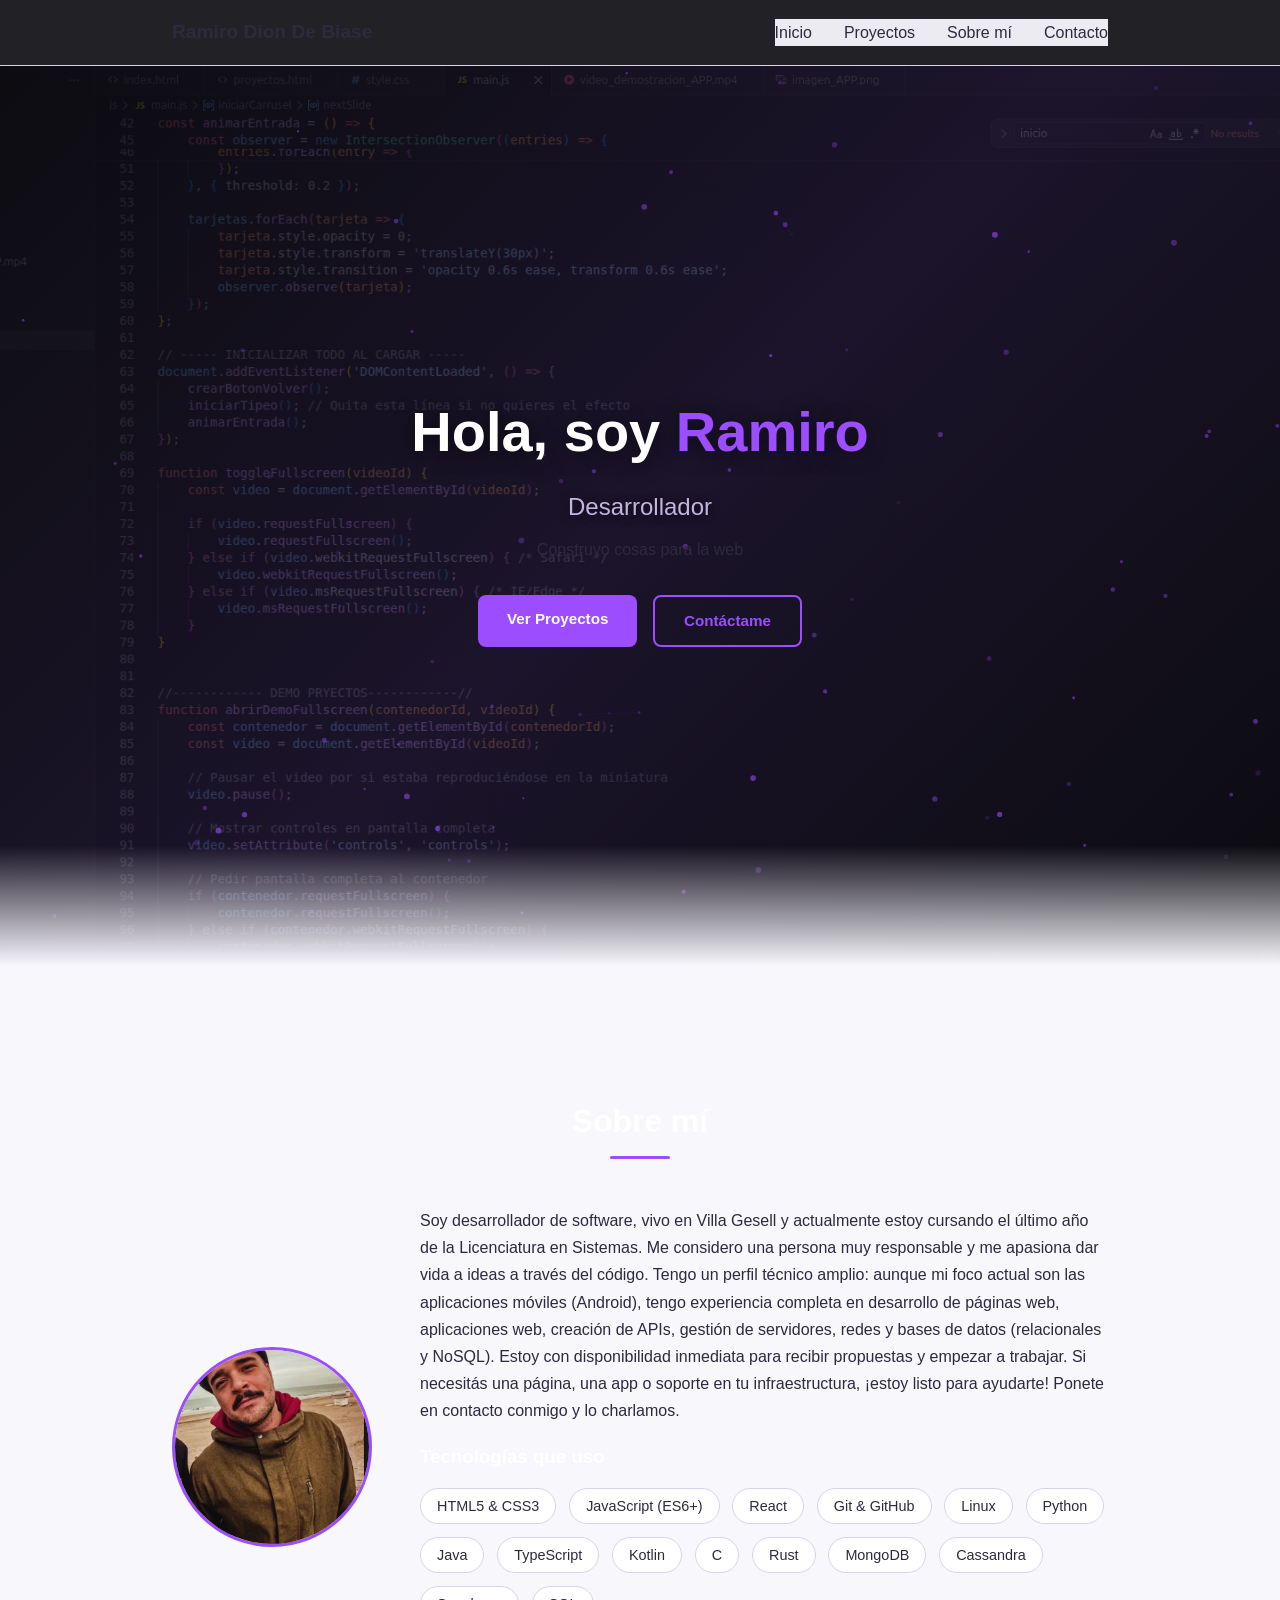
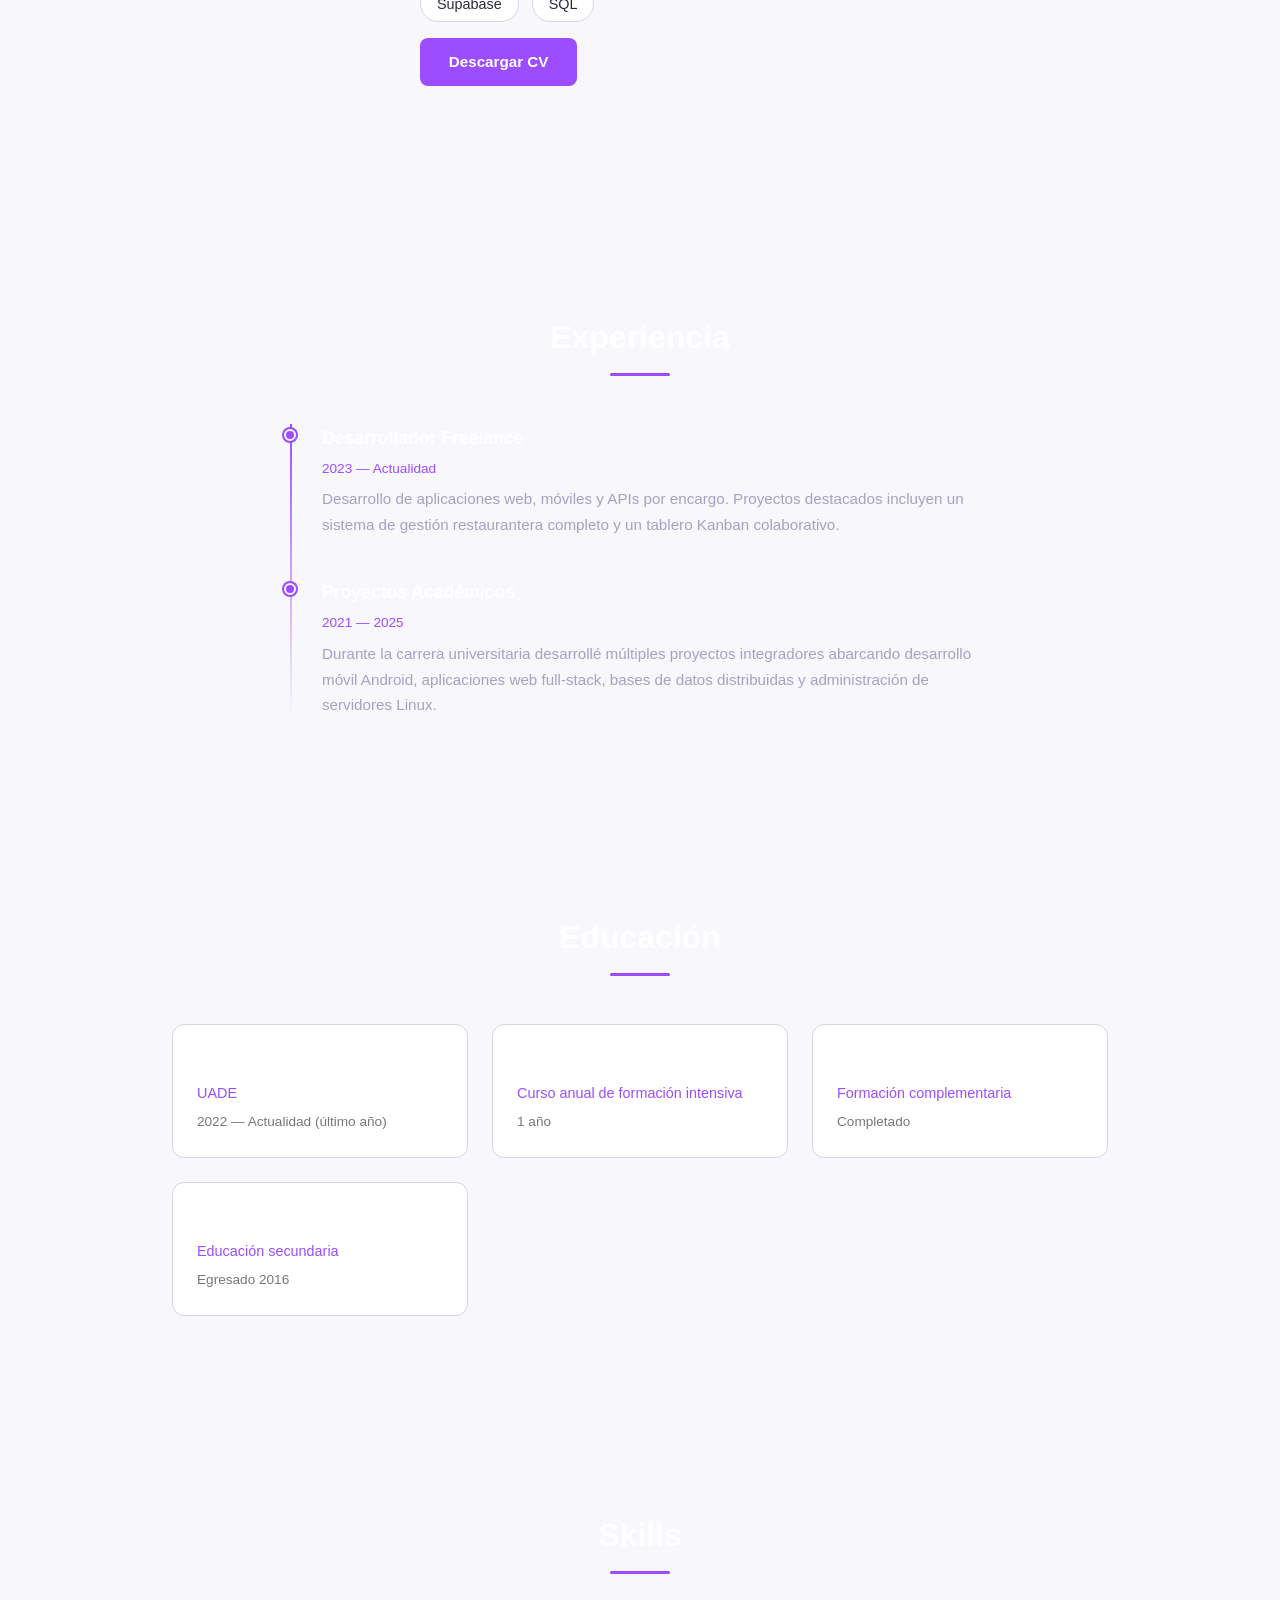
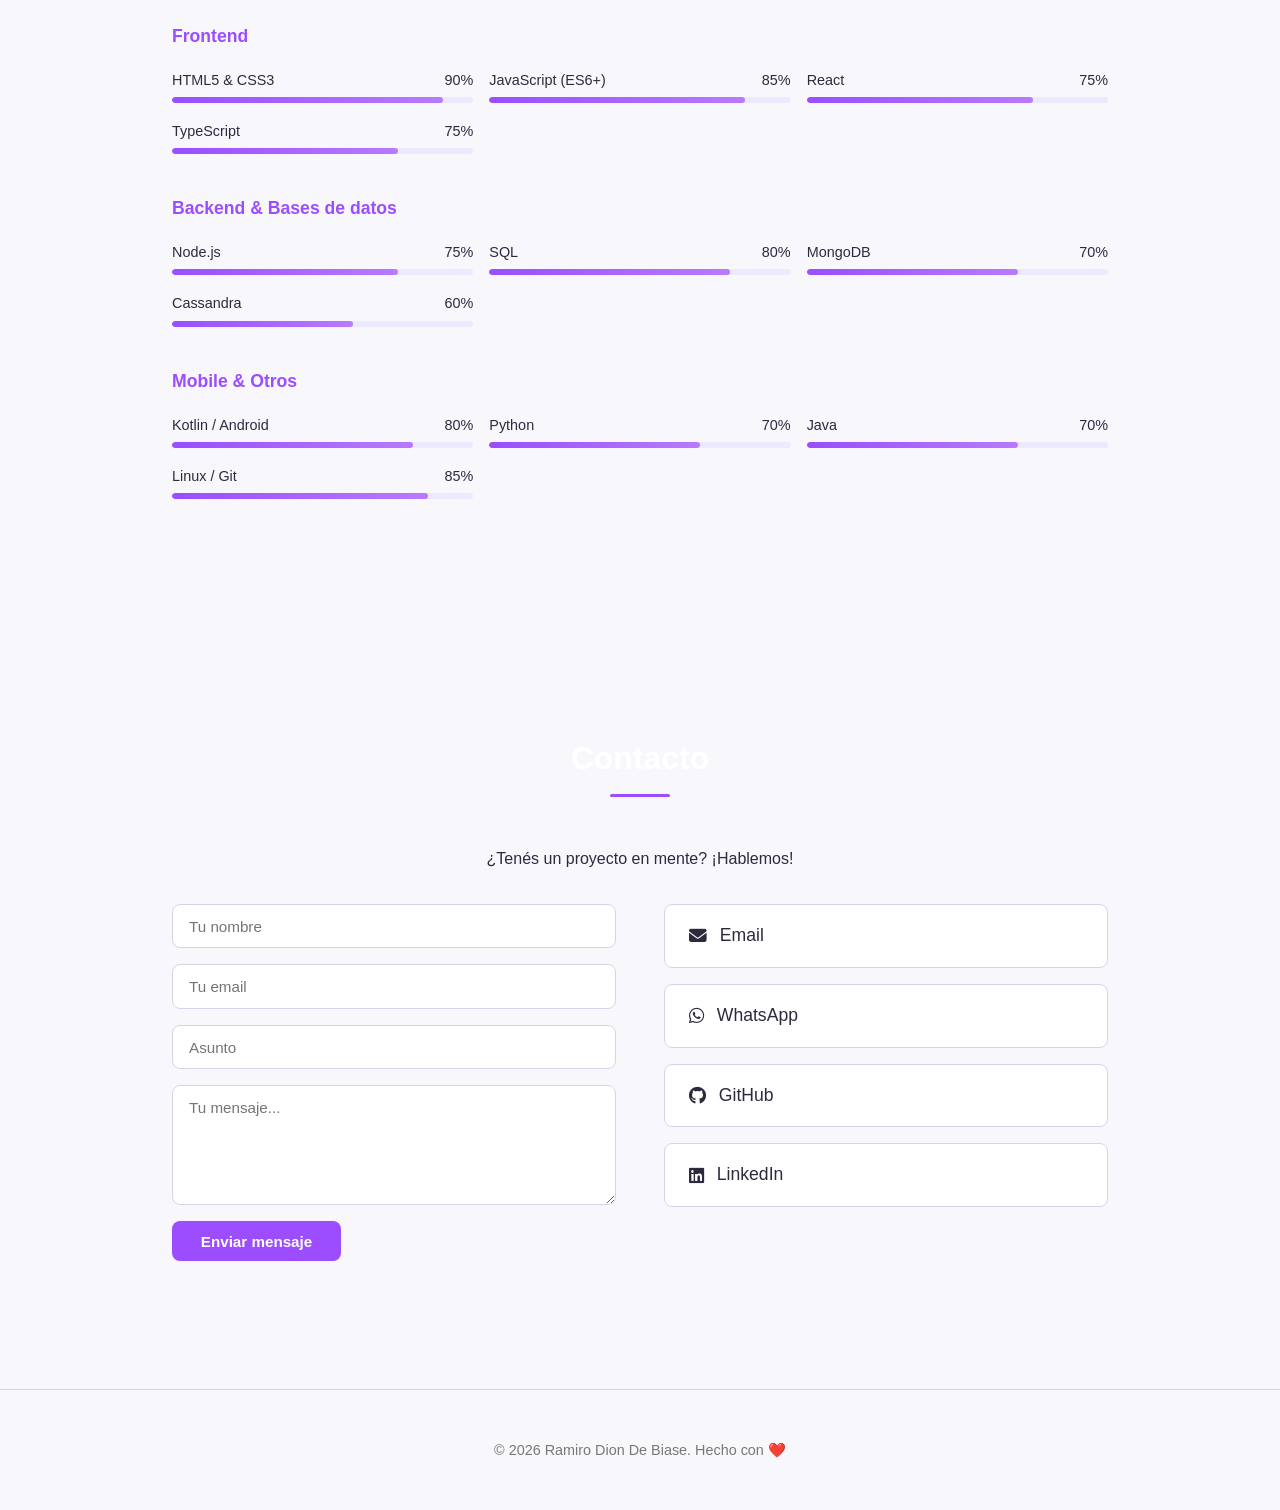
==== commit 4b3ee926: "Le agrege el formspree" ====
--- a/index.html
+++ b/index.html
@@ -225,7 +225,7 @@
             <p>¿Tenés un proyecto en mente? ¡Hablemos!</p>
 
             <div class="contacto-wrapper">
-            <form class="contacto-form" action="https://formspree.io/f/xyzebyyb" method="POST">
+            <form class="contacto-form" action="https://formspree.io/f/xwvjpppd" method="POST">
                 <input type="text" name="nombre" placeholder="Tu nombre" required>
                 <input type="email" name="email" placeholder="Tu email" required>
                 <input type="text" name="asunto" placeholder="Asunto">
--- a/css/style.css
+++ b/css/style.css
@@ -27,6 +27,7 @@
 
 html {
   scroll-behavior: smooth;
+  overflow-x: hidden;
 }
 
 body {
@@ -860,22 +861,27 @@
   .hamburger { display: flex; }
 
   .nav-links {
+    --nav-w: min(75vw, 320px);
     position: fixed;
     top: 0;
-    right: -100%;
-    width: min(75vw, 320px);
+    left: 100%;
+    width: var(--nav-w);
     height: 100vh;
     flex-direction: column;
     background: rgba(10, 10, 15, 0.98);
     backdrop-filter: blur(10px);
     padding: 5rem 2rem 2rem;
     gap: 1.5rem;
-    transition: right var(--transition);
+    transition: left var(--transition);
     z-index: 100;
     border-left: 1px solid var(--color-border);
-  }
-
-  .nav-links.nav-open { right: 0; }
+    visibility: hidden;
+  }
+
+  .nav-links.nav-open {
+    left: calc(100% - var(--nav-w));
+    visibility: visible;
+  }
 
   .nav-links a { font-size: 1.1rem; }
 
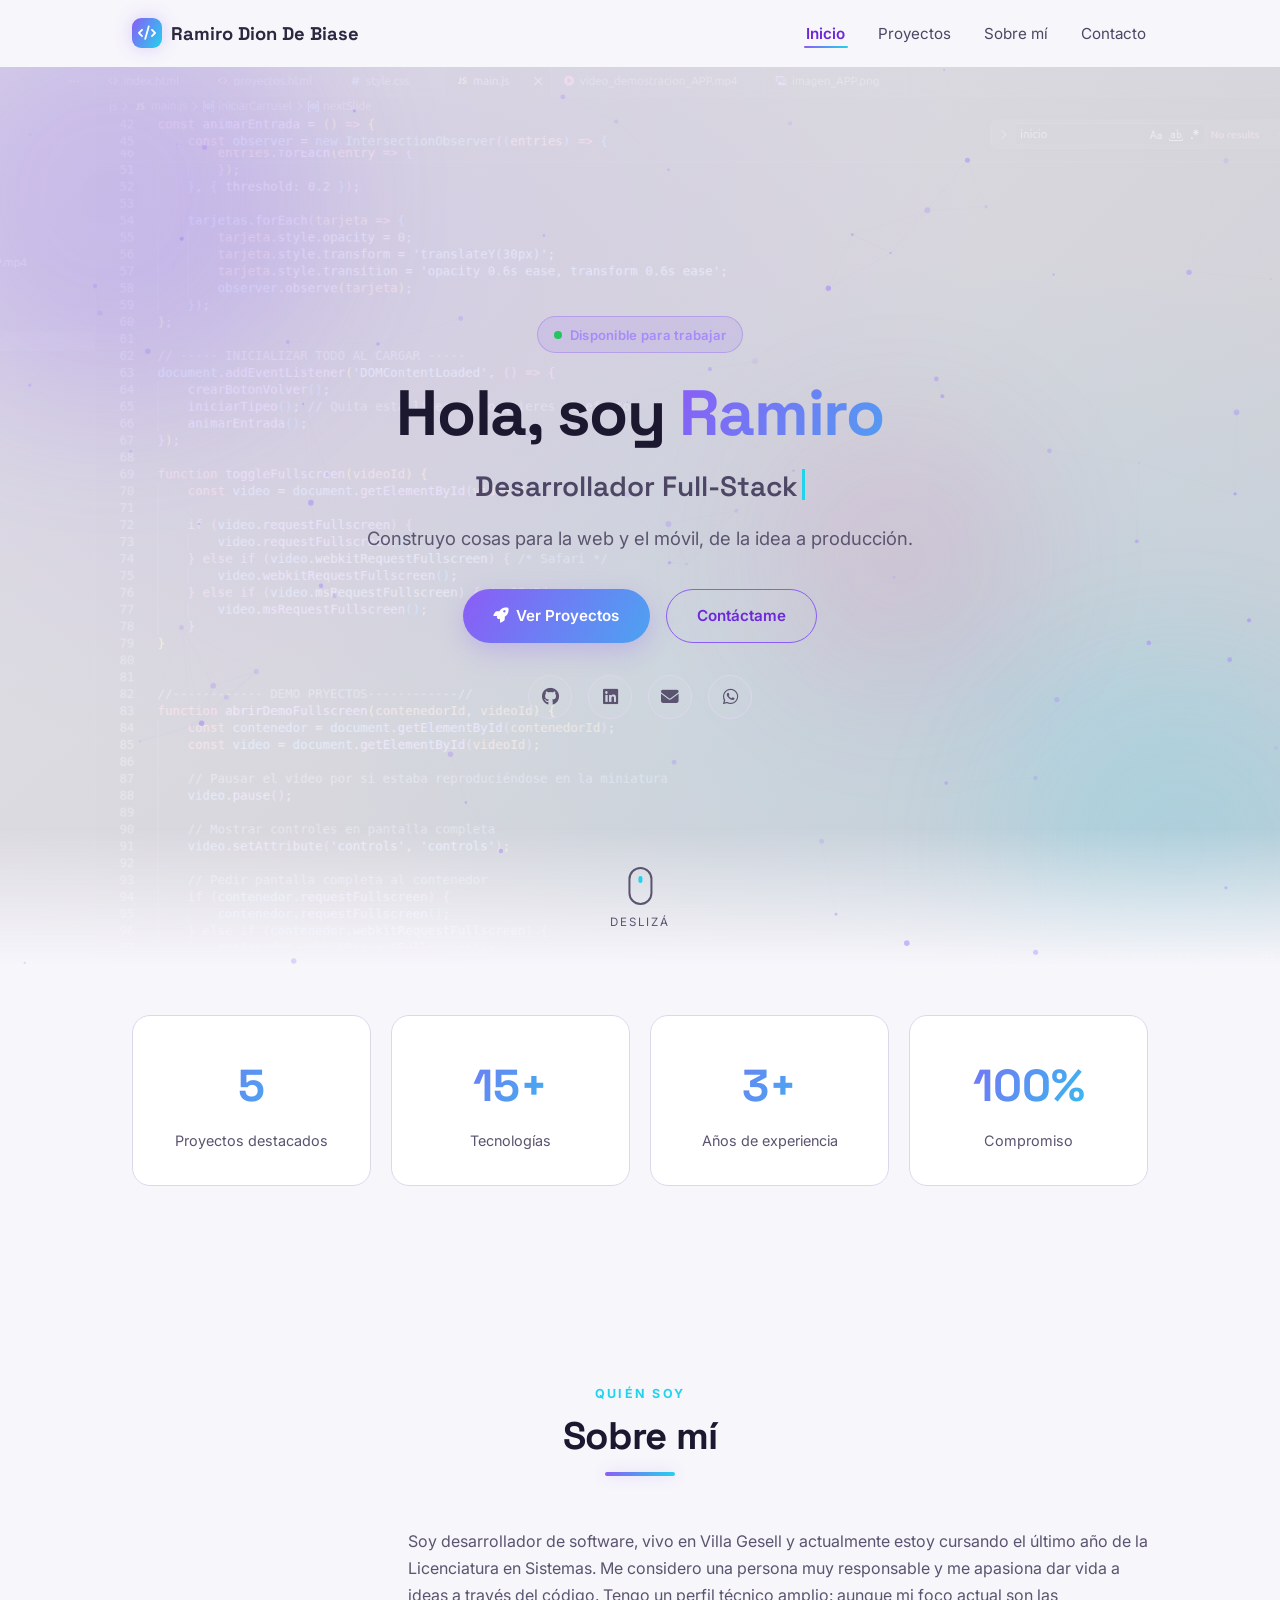
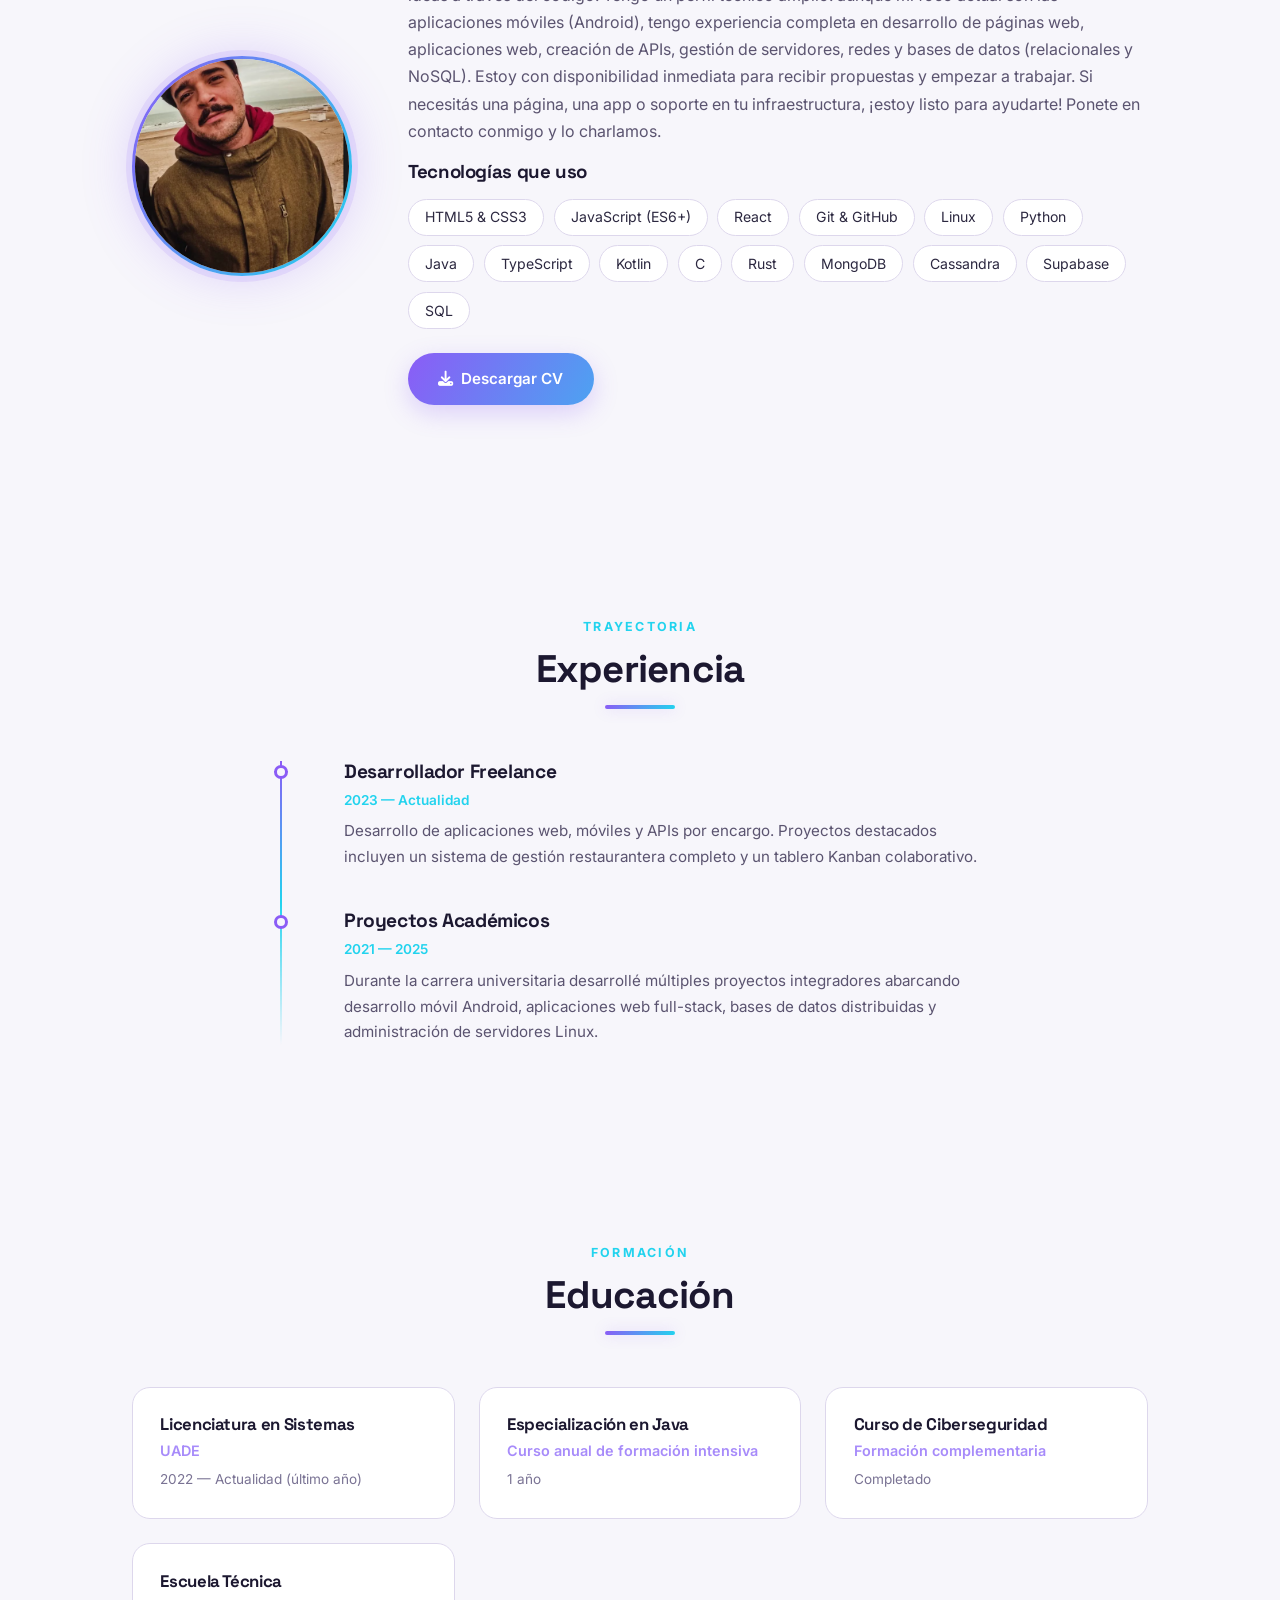
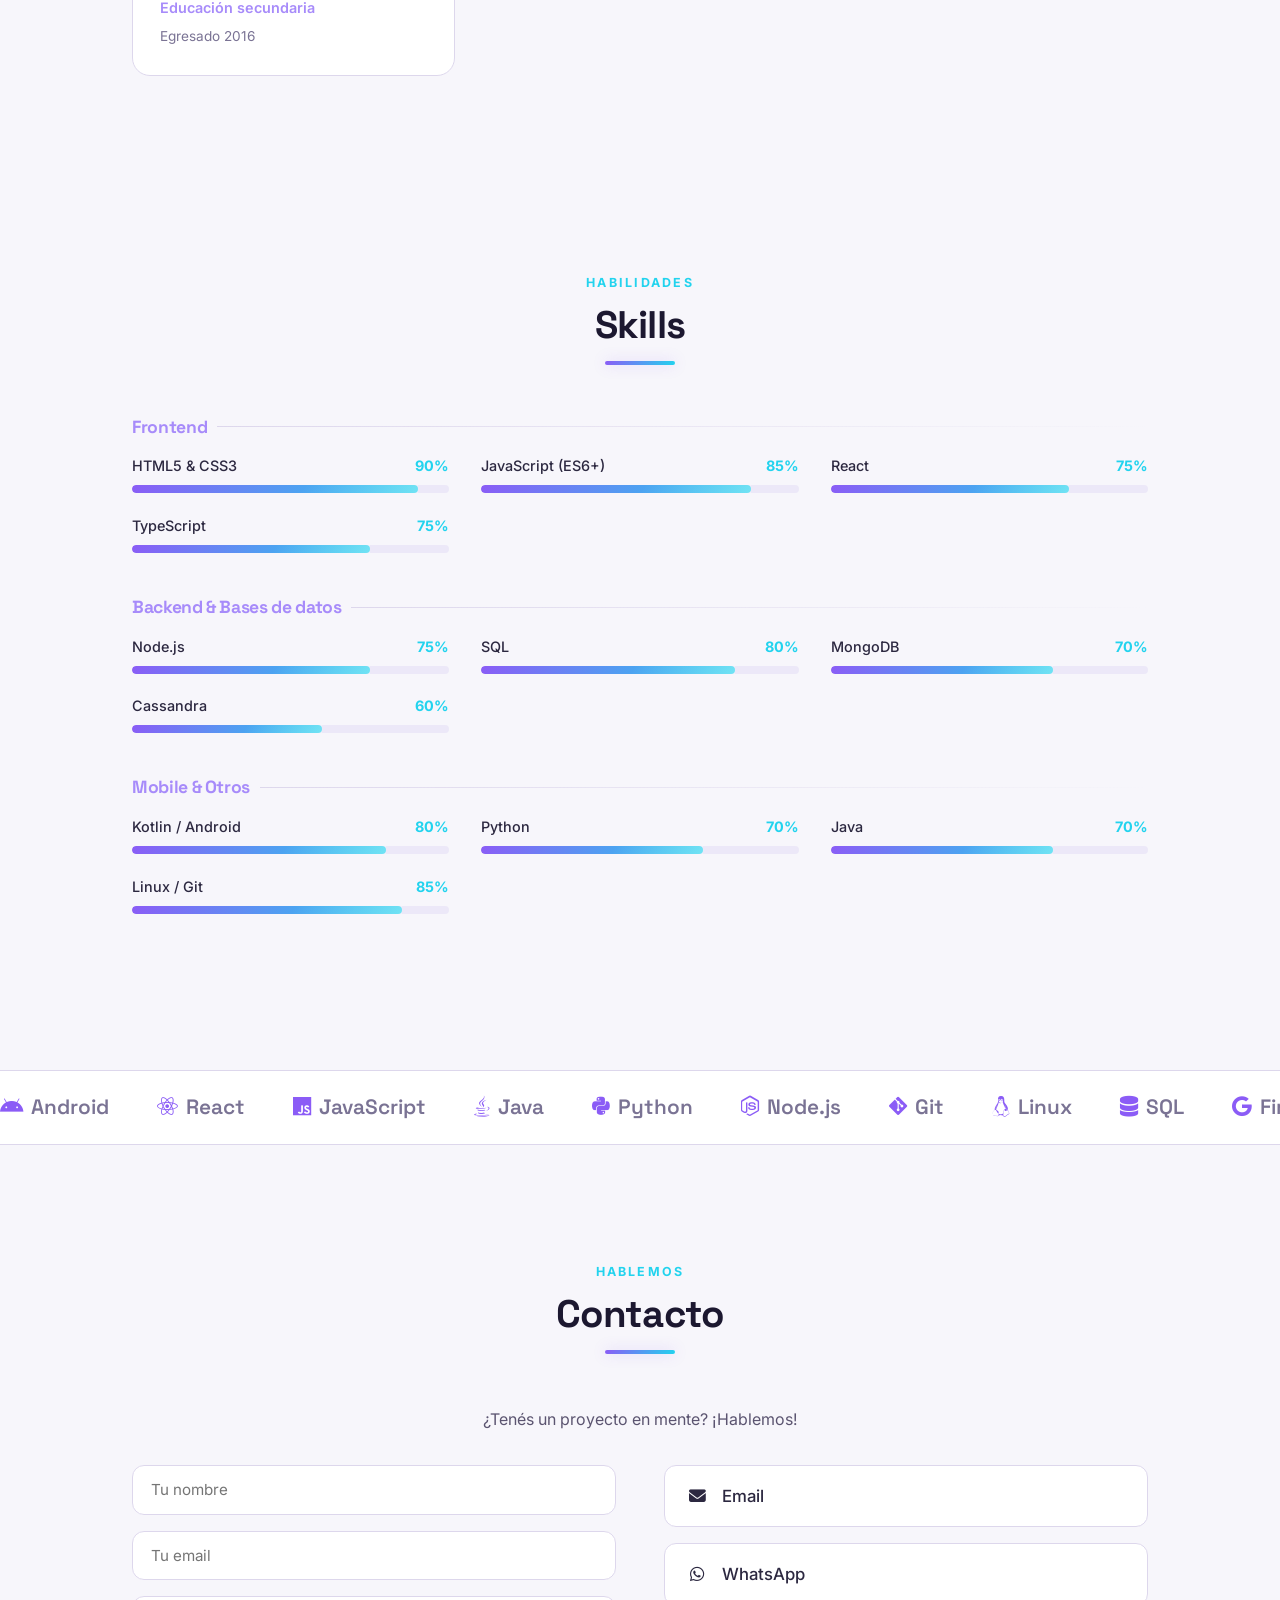
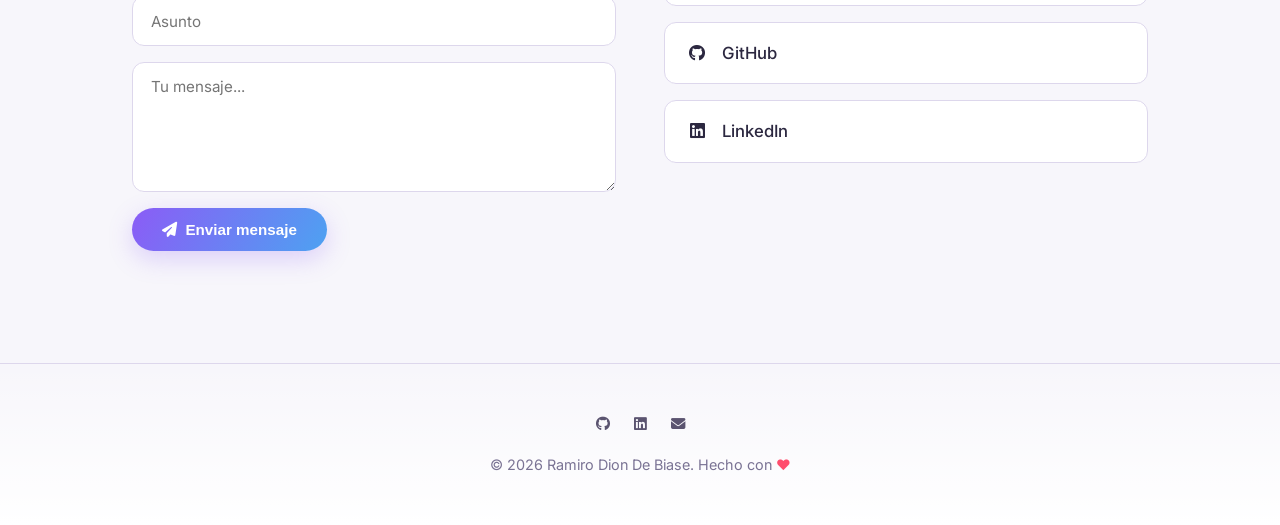
==== commit 59eeba1d: "Agregando proyecto GestionGym" ====
--- a/index.html
+++ b/index.html
@@ -14,6 +14,9 @@
     <meta name="twitter:card" content="summary_large_image">
     <title>Ramiro Dion De Biase | Portfolio</title>
     <link rel="icon" type="image/svg+xml" href="data:image/svg+xml,<svg xmlns='http://www.w3.org/2000/svg' viewBox='0 0 100 100'><text y='.9em' font-size='90'>💻</text></svg>">
+    <link rel="preconnect" href="https://fonts.googleapis.com">
+    <link rel="preconnect" href="https://fonts.gstatic.com" crossorigin>
+    <link href="https://fonts.googleapis.com/css2?family=Space+Grotesk:wght@400;500;600;700&family=Inter:wght@400;500;600;700&display=swap" rel="stylesheet">
     <link rel="stylesheet" href="css/style.css">
     <link rel="stylesheet" href="https://cdnjs.cloudflare.com/ajax/libs/font-awesome/6.5.1/css/all.min.css">
 </head>
@@ -21,7 +24,10 @@
 <body>
     <header>
         <nav>
-            <a href="#" class="logo">Ramiro Dion De Biase</a>
+            <a href="#" class="logo">
+                <span class="logo-mark"><i class="fas fa-code"></i></span>
+                Ramiro Dion De Biase
+            </a>
             <button class="hamburger" aria-label="Menú de navegación" aria-expanded="false">
                 <span></span><span></span><span></span>
             </button>
@@ -37,33 +43,72 @@
     <main>
         <!-- HERO -->
         <section id="inicio">
-    <div class="hero-carousel">
-        <div class="carousel-slide active" style="background-image: url('assets/images/fondo1.png');"></div>
-        <div class="carousel-slide" style="background-image: url('assets/images/fondo2.png');"></div>
-    </div>
-    
-    <!-- Overlay oscuro -->
-    <div class="hero-overlay"></div>
-    
-    <!-- Degradado inferior para transición suave -->
-    <div class="hero-fade-bottom"></div>
-
-    <canvas id="particles-canvas"></canvas>
-    
-    <div class="hero-content">
-        <h1>Hola, soy <span>Ramiro</span></h1>
-        <p class="subtitle">Desarrollador</p>
-        <p>Construyo cosas para la web</p>
-        <div class="hero-buttons">
-            <a href="proyectos.html" class="btn">Ver Proyectos</a>
-            <a href="#contacto" class="btn btn-outline">Contáctame</a>
-        </div>
-    </div>
-</section>
+            <div class="hero-carousel">
+                <div class="carousel-slide active" style="background-image: url('assets/images/fondo1.png');"></div>
+                <div class="carousel-slide" style="background-image: url('assets/images/fondo2.png');"></div>
+            </div>
+
+            <div class="hero-overlay"></div>
+            <div class="orbs">
+                <span class="orb orb-1"></span>
+                <span class="orb orb-2"></span>
+                <span class="orb orb-3"></span>
+            </div>
+            <div class="hero-fade-bottom"></div>
+
+            <canvas id="particles-canvas"></canvas>
+
+            <div class="hero-content">
+                <span class="hero-badge"><span class="dot"></span> Disponible para trabajar</span>
+                <h1>Hola, soy <span class="gradiente-texto">Ramiro</span></h1>
+                <p class="subtitle">Desarrollador Full-Stack</p>
+                <p class="tagline">Construyo cosas para la web y el móvil, de la idea a producción.</p>
+                <div class="hero-buttons">
+                    <a href="proyectos.html" class="btn"><i class="fas fa-rocket"></i> Ver Proyectos</a>
+                    <a href="#contacto" class="btn btn-outline">Contáctame</a>
+                </div>
+                <div class="hero-social">
+                    <a href="https://github.com/Ramadion" target="_blank" rel="noopener" aria-label="GitHub"><i class="fab fa-github"></i></a>
+                    <a href="https://www.linkedin.com/in/ramiro-de-biase-b14a0729a/" target="_blank" rel="noopener" aria-label="LinkedIn"><i class="fab fa-linkedin"></i></a>
+                    <a href="mailto:ramirodebiase@hotmail.com" aria-label="Email"><i class="fas fa-envelope"></i></a>
+                    <a href="https://wa.me/5492267538964" target="_blank" rel="noopener" aria-label="WhatsApp"><i class="fab fa-whatsapp"></i></a>
+                </div>
+            </div>
+
+            <div class="scroll-indicator">
+                <span class="mouse"></span>
+                <span>Deslizá</span>
+            </div>
+        </section>
+
+        <!-- STATS -->
+        <section id="stats">
+            <div class="stats-grid">
+                <div class="stat-item animar-entrada">
+                    <div class="stat-num" data-target="5">0</div>
+                    <div class="stat-label">Proyectos destacados</div>
+                </div>
+                <div class="stat-item animar-entrada">
+                    <div class="stat-num" data-target="15" data-sufijo="+">0</div>
+                    <div class="stat-label">Tecnologías</div>
+                </div>
+                <div class="stat-item animar-entrada">
+                    <div class="stat-num" data-target="3" data-sufijo="+">0</div>
+                    <div class="stat-label">Años de experiencia</div>
+                </div>
+                <div class="stat-item animar-entrada">
+                    <div class="stat-num" data-target="100" data-sufijo="%">0</div>
+                    <div class="stat-label">Compromiso</div>
+                </div>
+            </div>
+        </section>
 
         <!-- SOBRE MÍ -->
         <section id="sobre-mi" class="animar-entrada">
-            <h2>Sobre mí</h2>
+            <div class="seccion-cabecera">
+                <span class="seccion-etiqueta">Quién soy</span>
+                <h2>Sobre mí</h2>
+            </div>
             <div class="sobre-mi-content">
                 <img src="assets/images/foto_perfil.png" alt="Foto de perfil" class="perfil-img">
                 <div class="sobre-mi-texto">
@@ -96,14 +141,17 @@
                         <li>Supabase</li>
                         <li>SQL</li>
                     </ul>
-                    <a href="#" class="btn" id="descargar-cv">Descargar CV</a>
+                    <a href="#" class="btn" id="descargar-cv"><i class="fas fa-download"></i> Descargar CV</a>
                 </div>
             </div>
         </section>
 
         <!-- EXPERIENCIA -->
         <section id="experiencia" class="animar-entrada">
-            <h2>Experiencia</h2>
+            <div class="seccion-cabecera">
+                <span class="seccion-etiqueta">Trayectoria</span>
+                <h2>Experiencia</h2>
+            </div>
             <div class="timeline">
                 <div class="timeline-item">
                     <h3>Desarrollador Freelance</h3>
@@ -123,7 +171,10 @@
 
         <!-- EDUCACIÓN -->
         <section id="educacion" class="animar-entrada">
-            <h2>Educación</h2>
+            <div class="seccion-cabecera">
+                <span class="seccion-etiqueta">Formación</span>
+                <h2>Educación</h2>
+            </div>
             <div class="educacion-grid">
                 <div class="educacion-card">
                     <h3>Licenciatura en Sistemas</h3>
@@ -150,7 +201,10 @@
 
         <!-- SKILLS -->
         <section id="skills" class="animar-entrada">
-            <h2>Skills</h2>
+            <div class="seccion-cabecera">
+                <span class="seccion-etiqueta">Habilidades</span>
+                <h2>Skills</h2>
+            </div>
 
             <div class="skills-categoria">
                 <h3>Frontend</h3>
@@ -219,41 +273,65 @@
             </div>
         </section>
 
+        <!-- MARQUEE DE TECNOLOGÍAS -->
+        <div class="marquee" aria-hidden="true">
+            <div class="marquee-track">
+                <span><i class="fab fa-android"></i>Android</span>
+                <span><i class="fab fa-react"></i>React</span>
+                <span><i class="fab fa-js"></i>JavaScript</span>
+                <span><i class="fab fa-java"></i>Java</span>
+                <span><i class="fab fa-python"></i>Python</span>
+                <span><i class="fab fa-node-js"></i>Node.js</span>
+                <span><i class="fab fa-git-alt"></i>Git</span>
+                <span><i class="fab fa-linux"></i>Linux</span>
+                <span><i class="fas fa-database"></i>SQL</span>
+                <span><i class="fab fa-google"></i>Firebase</span>
+            </div>
+        </div>
+
         <!-- CONTACTO -->
         <section id="contacto" class="animar-entrada">
-            <h2>Contacto</h2>
+            <div class="seccion-cabecera">
+                <span class="seccion-etiqueta">Hablemos</span>
+                <h2>Contacto</h2>
+            </div>
             <p>¿Tenés un proyecto en mente? ¡Hablemos!</p>
 
             <div class="contacto-wrapper">
-            <form class="contacto-form" action="https://formspree.io/f/xwvjpppd" method="POST">
-                <input type="text" name="nombre" placeholder="Tu nombre" required>
-                <input type="email" name="email" placeholder="Tu email" required>
-                <input type="text" name="asunto" placeholder="Asunto">
-                <textarea name="mensaje" placeholder="Tu mensaje..." required></textarea>
-                <button type="submit" class="btn">Enviar mensaje</button>
-                <div class="form-feedback"></div>
-            </form>
-
-            <div class="contacto-links">
-                <a href="mailto:ramirodebiase@hotmail.com"><i class="fas fa-envelope"></i> Email</a>
-                <a href="https://wa.me/5492267538964?text=Hola%20Ramiro%2C%20vi%20tu%20portfolio%20y%20quer%C3%ADa%20contactarte"
-                    target="_blank" rel="noopener">
-                    <i class="fab fa-whatsapp"></i> WhatsApp
-                </a>
-                <a href="https://github.com/Ramadion" target="_blank" rel="noopener"><i class="fab fa-github"></i>
-                    GitHub</a>
-                <a href="https://www.linkedin.com/in/ramiro-de-biase-b14a0729a/" target="_blank" rel="noopener"><i
-                        class="fab fa-linkedin"></i> LinkedIn</a>
-            </div>
+                <form class="contacto-form" action="https://formspree.io/f/xwvjpppd" method="POST">
+                    <input type="text" name="nombre" placeholder="Tu nombre" required>
+                    <input type="email" name="email" placeholder="Tu email" required>
+                    <input type="text" name="asunto" placeholder="Asunto">
+                    <textarea name="mensaje" placeholder="Tu mensaje..." required></textarea>
+                    <button type="submit" class="btn"><i class="fas fa-paper-plane"></i> Enviar mensaje</button>
+                    <div class="form-feedback"></div>
+                </form>
+
+                <div class="contacto-links">
+                    <a href="mailto:ramirodebiase@hotmail.com"><i class="fas fa-envelope"></i> Email</a>
+                    <a href="https://wa.me/5492267538964?text=Hola%20Ramiro%2C%20vi%20tu%20portfolio%20y%20quer%C3%ADa%20contactarte"
+                        target="_blank" rel="noopener">
+                        <i class="fab fa-whatsapp"></i> WhatsApp
+                    </a>
+                    <a href="https://github.com/Ramadion" target="_blank" rel="noopener"><i class="fab fa-github"></i>
+                        GitHub</a>
+                    <a href="https://www.linkedin.com/in/ramiro-de-biase-b14a0729a/" target="_blank" rel="noopener"><i
+                            class="fab fa-linkedin"></i> LinkedIn</a>
+                </div>
             </div>
         </section>
     </main>
 
     <footer>
-        <p>© 2026 Ramiro Dion De Biase. Hecho con ❤️ </p>
+        <div class="footer-links">
+            <a href="https://github.com/Ramadion" target="_blank" rel="noopener" aria-label="GitHub"><i class="fab fa-github"></i></a>
+            <a href="https://www.linkedin.com/in/ramiro-de-biase-b14a0729a/" target="_blank" rel="noopener" aria-label="LinkedIn"><i class="fab fa-linkedin"></i></a>
+            <a href="mailto:ramirodebiase@hotmail.com" aria-label="Email"><i class="fas fa-envelope"></i></a>
+        </div>
+        <p>© 2026 Ramiro Dion De Biase. Hecho con <span style="color: #ff4d6d;">❤</span></p>
     </footer>
 
     <script src="js/main.js"></script>
 </body>
 
-</html>+</html>
--- a/css/style.css
+++ b/css/style.css
@@ -1,84 +1,126 @@
-/* ============================================
+/* ============================================================
    VARIABLES
-   ============================================ */
+   ============================================================ */
 :root {
-  --color-bg: #0a0a0f;
-  --color-surface: #13111f;
-  --color-texto: #d4d0e8;
-  --color-acento: #9b4dff;
-  --color-acento-hover: #b87aff;
-  --color-tag: #1e1a2e;
-  --color-border: #2a2540;
-  --color-glow: rgba(155, 77, 255, 0.3);
-  --border-radius: 8px;
-  --border-radius-lg: 12px;
-  --max-width: 1000px;
-  --transition: 0.3s ease;
-}
-
-/* ============================================
+  --color-bg: #07060c;
+  --color-bg-2: #0d0a17;
+  --color-surface: #12101d;
+  --color-surface-2: #181527;
+  --color-texto: #e8e4f7;
+  --color-texto-suave: #a49cc6;
+  --color-texto-muted: #6f688e;
+
+  --color-acento: #8b5cf6;
+  --color-acento-2: #22d3ee;
+  --color-acento-hover: #a78bfa;
+  --grad-acento: linear-gradient(135deg, #a78bfa 0%, #8b5cf6 45%, #22d3ee 120%);
+  --grad-acento-2: linear-gradient(120deg, #8b5cf6, #22d3ee);
+
+  --color-tag: #1c1830;
+  --color-border: #27213d;
+  --color-border-hover: #4c3f78;
+  --color-glow: rgba(139, 92, 246, 0.35);
+  --color-glow-2: rgba(34, 211, 238, 0.25);
+
+  --border-radius: 12px;
+  --border-radius-lg: 18px;
+  --max-width: 1080px;
+  --transition: 0.35s cubic-bezier(0.22, 0.61, 0.36, 1);
+
+  --font-display: 'Space Grotesk', 'Segoe UI', sans-serif;
+  --font-body: 'Inter', 'Segoe UI', sans-serif;
+}
+
+/* ============================================================
    RESET & BASE
-   ============================================ */
-*, *::before, *::after {
-  margin: 0;
-  padding: 0;
-  box-sizing: border-box;
-}
-
-html {
-  scroll-behavior: smooth;
-  overflow-x: hidden;
-}
+   ============================================================ */
+*, *::before, *::after { margin: 0; padding: 0; box-sizing: border-box; }
+
+html { scroll-behavior: smooth; overflow-x: hidden; }
 
 body {
-  font-family: 'Segoe UI', Tahoma, Geneva, Verdana, sans-serif;
-  background-color: var(--color-bg);
+  font-family: var(--font-body);
+  background: var(--color-bg);
   color: var(--color-texto);
   line-height: 1.7;
   overflow-x: hidden;
+  -webkit-font-smoothing: antialiased;
+  text-rendering: optimizeLegibility;
 }
 
 h1, h2, h3, h4 {
+  font-family: var(--font-display);
   color: #ffffff;
+  letter-spacing: -0.02em;
+  line-height: 1.15;
 }
 
 h1 span { color: var(--color-acento); }
 
-h2 {
-  text-align: center;
-  font-size: 2rem;
-  margin-bottom: 3rem;
-  position: relative;
-}
-
-h2::after {
-  content: '';
-  display: block;
-  width: 60px;
+a { color: var(--color-texto); text-decoration: none; }
+
+img, video { max-width: 100%; height: auto; }
+
+::selection { background: rgba(139, 92, 246, 0.35); color: #fff; }
+
+/* ---- Custom scrollbar ---- */
+::-webkit-scrollbar { width: 11px; }
+::-webkit-scrollbar-track { background: var(--color-bg); }
+::-webkit-scrollbar-thumb {
+  background: linear-gradient(var(--color-acento), var(--color-acento-2));
+  border-radius: 10px;
+  border: 3px solid var(--color-bg);
+}
+::-webkit-scrollbar-thumb:hover { background: var(--color-acento-hover); }
+
+/* ---- Texto con gradiente animado ---- */
+.gradiente-texto {
+  background: var(--grad-acento-2);
+  background-size: 200% auto;
+  -webkit-background-clip: text;
+  background-clip: text;
+  -webkit-text-fill-color: transparent;
+  color: transparent;
+  animation: brillar 6s linear infinite;
+}
+
+@keyframes brillar {
+  to { background-position: 200% center; }
+}
+
+/* ---- Barra de progreso de scroll ---- */
+#progreso-scroll {
+  position: fixed;
+  top: 0;
+  left: 0;
   height: 3px;
-  background: var(--color-acento);
-  margin: 0.5rem auto 0;
-  border-radius: 2px;
-}
-
-a { color: var(--color-texto); text-decoration: none; }
-
-img, video {
-  max-width: 100%;
-  height: auto;
-}
-
-/* ============================================
+  width: 0%;
+  background: var(--grad-acento-2);
+  z-index: 1000;
+  box-shadow: 0 0 12px var(--color-glow);
+  transition: width 0.1s linear;
+}
+
+/* ---- Cursor personalizado ---- */
+/* (eliminado a pedido del usuario) */
+
+/* ============================================================
    HEADER & NAV
-   ============================================ */
+   ============================================================ */
 header {
-  background: rgba(10, 10, 15, 0.9);
-  backdrop-filter: blur(10px);
-  -webkit-backdrop-filter: blur(10px);
   position: sticky;
   top: 0;
   z-index: 100;
+  transition: background var(--transition), border-color var(--transition), box-shadow var(--transition);
+  border-bottom: 1px solid transparent;
+}
+
+header.scrolled {
+  background: rgba(10, 8, 18, 0.72);
+  backdrop-filter: blur(16px) saturate(140%);
+  -webkit-backdrop-filter: blur(16px) saturate(140%);
   border-bottom: 1px solid var(--color-border);
+  box-shadow: 0 10px 40px rgba(0, 0, 0, 0.35);
 }
 
 nav {
@@ -87,24 +129,44 @@
   align-items: center;
   max-width: var(--max-width);
   margin: 0 auto;
-  padding: 1rem 2rem;
+  padding: 1.1rem 2rem;
 }
 
 .logo {
+  font-family: var(--font-display);
   font-weight: 700;
-  font-size: 1.2rem;
+  font-size: 1.15rem;
   white-space: nowrap;
+  display: inline-flex;
+  align-items: center;
+  gap: 0.55rem;
+}
+
+.logo .logo-mark {
+  display: inline-grid;
+  place-items: center;
+  width: 30px;
+  height: 30px;
+  border-radius: 9px;
+  background: var(--grad-acento-2);
+  color: #fff;
+  font-size: 0.9rem;
+  box-shadow: 0 0 18px var(--color-glow);
 }
 
 .nav-links {
   list-style: none;
   display: flex;
-  gap: 2rem;
+  gap: 1.75rem;
+  align-items: center;
 }
 
 .nav-links a {
   position: relative;
-  padding-bottom: 2px;
+  padding: 0.35rem 0.15rem;
+  font-size: 0.95rem;
+  color: var(--color-texto-suave);
+  transition: color var(--transition);
 }
 
 .nav-links a::after {
@@ -114,24 +176,16 @@
   left: 0;
   width: 0;
   height: 2px;
-  background: var(--color-acento);
+  border-radius: 2px;
+  background: var(--grad-acento-2);
   transition: width var(--transition);
 }
 
+.nav-links a:hover { color: #fff; }
 .nav-links a:hover::after,
-.nav-links a.activo::after {
-  width: 100%;
-}
-
-.nav-links a:hover {
-  color: var(--color-acento);
-  transition: color var(--transition);
-}
-
-.nav-links a.activo {
-  color: var(--color-acento);
-  font-weight: 600;
-}
+.nav-links a.activo::after { width: 100%; }
+
+.nav-links a.activo { color: var(--color-acento-hover); font-weight: 600; }
 
 /* ---- Hamburger ---- */
 .hamburger {
@@ -144,7 +198,6 @@
   padding: 4px;
   z-index: 101;
 }
-
 .hamburger span {
   display: block;
   width: 26px;
@@ -154,27 +207,17 @@
   transition: all var(--transition);
   transform-origin: center;
 }
-
-.hamburger[aria-expanded="true"] span:nth-child(1) {
-  transform: translateY(7.5px) rotate(45deg);
-}
-
-.hamburger[aria-expanded="true"] span:nth-child(2) {
-  opacity: 0;
-}
-
-.hamburger[aria-expanded="true"] span:nth-child(3) {
-  transform: translateY(-7.5px) rotate(-45deg);
-}
-
-/* ============================================
+.hamburger[aria-expanded="true"] span:nth-child(1) { transform: translateY(7.5px) rotate(45deg); }
+.hamburger[aria-expanded="true"] span:nth-child(2) { opacity: 0; }
+.hamburger[aria-expanded="true"] span:nth-child(3) { transform: translateY(-7.5px) rotate(-45deg); }
+
+/* ============================================================
    HERO
-   ============================================ */
+   ============================================================ */
 #inicio {
   position: relative;
   width: 100%;
-  height: 100vh;
-  min-height: 600px;
+  min-height: 100vh;
   display: flex;
   align-items: center;
   justify-content: center;
@@ -182,12 +225,7 @@
   overflow: hidden;
 }
 
-.hero-carousel {
-  position: absolute;
-  inset: 0;
-  z-index: 0;
-}
-
+.hero-carousel { position: absolute; inset: 0; z-index: 0; }
 .carousel-slide {
   position: absolute;
   inset: 0;
@@ -195,173 +233,406 @@
   background-position: center;
   background-repeat: no-repeat;
   opacity: 0;
-  transition: opacity 1.2s ease-in-out;
-}
-
-.carousel-slide.active { opacity: 1; }
+  transform: scale(1.06);
+  transition: opacity 1.4s ease-in-out, transform 7s ease-in-out;
+}
+.carousel-slide.active { opacity: 1; transform: scale(1); }
 
 .hero-overlay {
   position: absolute;
   inset: 0;
-  background: linear-gradient(135deg,
-    rgba(10, 10, 15, 0.85) 0%,
-    rgba(30, 20, 50, 0.75) 50%,
-    rgba(10, 10, 15, 0.85) 100%);
+  background:
+    radial-gradient(ellipse at 20% 20%, rgba(139, 92, 246, 0.18), transparent 50%),
+    radial-gradient(ellipse at 80% 70%, rgba(34, 211, 238, 0.14), transparent 50%),
+    linear-gradient(135deg, rgba(7, 6, 12, 0.92) 0%, rgba(20, 12, 40, 0.82) 50%, rgba(7, 6, 12, 0.92) 100%);
   z-index: 1;
 }
 
 .hero-fade-bottom {
   position: absolute;
-  bottom: 0;
-  left: 0;
+  bottom: 0; left: 0;
   width: 100%;
-  height: 120px;
+  height: 140px;
   background: linear-gradient(to bottom, transparent 0%, var(--color-bg) 100%);
   z-index: 2;
 }
 
+/* ---- Orbes animados ---- */
+.orbs { position: absolute; inset: 0; z-index: 1; overflow: hidden; }
+.orb {
+  position: absolute;
+  border-radius: 50%;
+  filter: blur(70px);
+  opacity: 0.5;
+  will-change: transform;
+}
+.orb-1 {
+  width: 420px; height: 420px;
+  background: rgba(139, 92, 246, 0.55);
+  top: -80px; left: -100px;
+  animation: flotar-1 16s ease-in-out infinite;
+}
+.orb-2 {
+  width: 360px; height: 360px;
+  background: rgba(34, 211, 238, 0.4);
+  bottom: -60px; right: -80px;
+  animation: flotar-2 20s ease-in-out infinite;
+}
+.orb-3 {
+  width: 260px; height: 260px;
+  background: rgba(236, 72, 153, 0.35);
+  top: 40%; left: 60%;
+  animation: flotar-1 24s ease-in-out infinite reverse;
+}
+
+@keyframes flotar-1 {
+  0%, 100% { transform: translate(0, 0) scale(1); }
+  50% { transform: translate(60px, 40px) scale(1.15); }
+}
+@keyframes flotar-2 {
+  0%, 100% { transform: translate(0, 0) scale(1); }
+  50% { transform: translate(-50px, -40px) scale(1.1); }
+}
+
+#particles-canvas { position: absolute; inset: 0; z-index: 2; pointer-events: none; }
+
 .hero-content {
   position: relative;
   z-index: 3;
-  max-width: 800px;
+  max-width: 820px;
   padding: 2rem;
 }
 
+.hero-badge {
+  display: inline-flex;
+  align-items: center;
+  gap: 0.5rem;
+  padding: 0.4rem 1rem;
+  border-radius: 100px;
+  background: rgba(139, 92, 246, 0.12);
+  border: 1px solid rgba(139, 92, 246, 0.35);
+  color: var(--color-acento-hover);
+  font-size: 0.82rem;
+  font-weight: 600;
+  margin-bottom: 1.5rem;
+  letter-spacing: 0.02em;
+}
+.hero-badge .dot {
+  width: 8px; height: 8px;
+  border-radius: 50%;
+  background: #22c55e;
+  box-shadow: 0 0 0 0 rgba(34, 197, 94, 0.6);
+  animation: pulso 2s infinite;
+}
+@keyframes pulso {
+  0% { box-shadow: 0 0 0 0 rgba(34, 197, 94, 0.6); }
+  70% { box-shadow: 0 0 0 8px rgba(34, 197, 94, 0); }
+  100% { box-shadow: 0 0 0 0 rgba(34, 197, 94, 0); }
+}
+
 .hero-content h1 {
-  font-size: 3.5rem;
-  margin-bottom: 0.5rem;
-  text-shadow: 0 2px 20px rgba(0, 0, 0, 0.5);
+  font-size: 4rem;
+  font-weight: 700;
+  margin-bottom: 0.75rem;
+  text-shadow: 0 4px 40px rgba(0, 0, 0, 0.6);
 }
 
 .subtitle {
-  font-size: 1.5rem;
-  color: #c4b5e0;
-  margin-bottom: 0.5rem;
-  text-shadow: 0 2px 10px rgba(0, 0, 0, 0.5);
-  min-height: 2.2rem;
-}
+  font-family: var(--font-display);
+  font-size: 1.75rem;
+  font-weight: 600;
+  color: #cbbff0;
+  margin-bottom: 0.75rem;
+  min-height: 2.4rem;
+}
+.subtitle .cursor-tipeo {
+  display: inline-block;
+  width: 3px;
+  height: 1.1em;
+  margin-left: 4px;
+  background: var(--color-acento-2);
+  vertical-align: -0.15em;
+  animation: parpadeo 0.9s step-end infinite;
+}
+@keyframes parpadeo { 0%, 100% { opacity: 1; } 50% { opacity: 0; } }
 
 .hero-content .tagline {
-  font-size: 1.1rem;
-  color: #a8a0c0;
-  margin-bottom: 2rem;
-}
-
-/* ---- Partículas del hero ---- */
-#particles-canvas {
-  position: absolute;
-  inset: 0;
-  z-index: 1;
-  pointer-events: none;
-}
-
-/* ============================================
-   BOTONES
-   ============================================ */
+  font-size: 1.15rem;
+  color: var(--color-texto-suave);
+  margin-bottom: 2.2rem;
+  max-width: 560px;
+  margin-left: auto;
+  margin-right: auto;
+}
+
 .hero-buttons {
   display: flex;
   gap: 1rem;
   justify-content: center;
   flex-wrap: wrap;
-  margin-top: 2rem;
-}
-
+  margin-bottom: 2rem;
+}
+
+/* ---- Redes sociales del hero ---- */
+.hero-social {
+  display: flex;
+  justify-content: center;
+  gap: 1rem;
+}
+.hero-social a {
+  display: grid;
+  place-items: center;
+  width: 44px;
+  height: 44px;
+  border-radius: 50%;
+  background: rgba(255, 255, 255, 0.04);
+  border: 1px solid var(--color-border);
+  color: var(--color-texto-suave);
+  font-size: 1.1rem;
+  transition: all var(--transition);
+}
+.hero-social a:hover {
+  color: #fff;
+  border-color: var(--color-acento);
+  background: rgba(139, 92, 246, 0.15);
+  transform: translateY(-4px);
+  box-shadow: 0 10px 24px var(--color-glow);
+}
+
+/* ---- Scroll indicator ---- */
+.scroll-indicator {
+  position: absolute;
+  bottom: 2.2rem;
+  left: 50%;
+  transform: translateX(-50%);
+  z-index: 3;
+  display: flex;
+  flex-direction: column;
+  align-items: center;
+  gap: 0.5rem;
+  color: var(--color-texto-suave);
+  font-size: 0.72rem;
+  letter-spacing: 0.15em;
+  text-transform: uppercase;
+}
+.scroll-indicator .mouse {
+  width: 24px;
+  height: 38px;
+  border: 2px solid var(--color-texto-suave);
+  border-radius: 14px;
+  position: relative;
+}
+.scroll-indicator .mouse::after {
+  content: '';
+  position: absolute;
+  top: 7px; left: 50%;
+  width: 4px; height: 7px;
+  margin-left: -2px;
+  border-radius: 4px;
+  background: var(--color-acento-2);
+  animation: rueda 1.6s ease infinite;
+}
+@keyframes rueda {
+  0% { opacity: 1; transform: translateY(0); }
+  100% { opacity: 0; transform: translateY(12px); }
+}
+
+/* ============================================================
+   BOTONES
+   ============================================================ */
 .btn {
-  background: var(--color-acento);
-  color: #ffffff;
-  padding: 0.7rem 1.8rem;
-  border-radius: var(--border-radius);
+  position: relative;
+  overflow: hidden;
+  background: var(--grad-acento-2);
+  background-size: 180% auto;
+  color: #fff;
+  padding: 0.8rem 1.9rem;
+  border-radius: 100px;
   font-weight: 600;
-  transition: transform var(--transition), box-shadow var(--transition);
-  display: inline-block;
+  font-size: 0.95rem;
+  display: inline-flex;
+  align-items: center;
+  gap: 0.5rem;
   cursor: pointer;
   border: none;
-  font-size: 0.95rem;
-}
-
+  transition: transform var(--transition), box-shadow var(--transition), background-position 0.5s ease;
+  box-shadow: 0 8px 24px var(--color-glow);
+}
 .btn:hover {
-  transform: translateY(-2px);
-  box-shadow: 0 5px 15px var(--color-glow);
-}
+  transform: translateY(-3px);
+  background-position: right center;
+  box-shadow: 0 14px 34px var(--color-glow);
+}
+.btn::after {
+  content: '';
+  position: absolute;
+  top: 0; left: -80%;
+  width: 50%; height: 100%;
+  background: linear-gradient(120deg, transparent, rgba(255, 255, 255, 0.35), transparent);
+  transform: skewX(-20deg);
+  transition: left 0.6s ease;
+}
+.btn:hover::after { left: 130%; }
 
 .btn-outline {
   background: transparent;
-  border: 2px solid var(--color-acento);
-  color: var(--color-acento);
-}
-
+  border: 1.5px solid var(--color-acento);
+  color: var(--color-acento-hover);
+  box-shadow: none;
+}
 .btn-outline:hover {
-  background: var(--color-acento);
+  background: rgba(139, 92, 246, 0.12);
   color: #fff;
-}
-
-/* ============================================
+  box-shadow: 0 10px 30px var(--color-glow);
+}
+
+/* ============================================================
+   SECCIONES (cabeceras)
+   ============================================================ */
+section { position: relative; }
+
+.seccion-cabecera {
+  text-align: center;
+  margin-bottom: 3.2rem;
+}
+.seccion-etiqueta {
+  display: inline-block;
+  font-size: 0.78rem;
+  font-weight: 700;
+  letter-spacing: 0.18em;
+  text-transform: uppercase;
+  color: var(--color-acento-2);
+  margin-bottom: 0.6rem;
+}
+h2 {
+  text-align: center;
+  font-size: 2.4rem;
+  margin-bottom: 0;
+  position: relative;
+}
+h2::after {
+  content: '';
+  display: block;
+  width: 70px;
+  height: 4px;
+  border-radius: 3px;
+  background: var(--grad-acento-2);
+  margin: 0.9rem auto 0;
+  box-shadow: 0 0 14px var(--color-glow);
+}
+
+/* ============================================================
    SOBRE MÍ
-   ============================================ */
-#sobre-mi {
-  padding: 8rem 2rem;
+   ============================================================ */
+#sobre-mi { padding: 7rem 2rem; max-width: var(--max-width); margin: 0 auto; }
+
+.sobre-mi-content {
+  display: flex;
+  gap: 3.5rem;
+  align-items: center;
+  flex-wrap: wrap;
+  justify-content: center;
+}
+
+.perfil-img {
+  width: 220px;
+  height: 220px;
+  border-radius: 50%;
+  object-fit: cover;
+  flex-shrink: 0;
+  position: relative;
+  border: 3px solid transparent;
+  background:
+    linear-gradient(var(--color-bg), var(--color-bg)) padding-box,
+    var(--grad-acento-2) border-box;
+  box-shadow: 0 0 0 6px rgba(139, 92, 246, 0.12), 0 0 50px var(--color-glow);
+  transition: transform var(--transition), box-shadow var(--transition);
+}
+.perfil-img:hover {
+  transform: scale(1.04);
+  box-shadow: 0 0 0 8px rgba(139, 92, 246, 0.18), 0 0 70px var(--color-glow);
+}
+
+.sobre-mi-texto { flex: 1; min-width: 280px; }
+.sobre-mi-texto p { margin-bottom: 1rem; color: var(--color-texto-suave); }
+
+.stack-list {
+  list-style: none;
+  display: flex;
+  flex-wrap: wrap;
+  gap: 0.6rem;
+  margin: 1rem 0 1.5rem;
+}
+.stack-list li {
+  background: var(--color-surface);
+  padding: 0.35rem 1rem;
+  border-radius: 100px;
+  font-size: 0.88rem;
+  color: var(--color-texto);
+  border: 1px solid var(--color-border);
+  transition: all var(--transition);
+  cursor: default;
+}
+.stack-list li:hover {
+  border-color: var(--color-acento);
+  background: rgba(139, 92, 246, 0.12);
+  color: #fff;
+  transform: translateY(-2px);
+  box-shadow: 0 6px 18px var(--color-glow);
+}
+
+/* ============================================================
+   STATS (contadores)
+   ============================================================ */
+#stats {
+  padding: 3rem 2rem 5rem;
   max-width: var(--max-width);
   margin: 0 auto;
 }
-
-.sobre-mi-content {
-  display: flex;
-  gap: 3rem;
-  align-items: center;
-  flex-wrap: wrap;
-}
-
-.perfil-img {
-  width: 200px;
-  height: 200px;
-  border-radius: 50%;
-  object-fit: cover;
-  border: 3px solid var(--color-acento);
-  flex-shrink: 0;
-}
-
-.sobre-mi-texto { flex: 1; min-width: 280px; }
-
-.sobre-mi-texto p { margin-bottom: 1rem; }
-
-.stack-list {
-  list-style: none;
-  display: flex;
-  flex-wrap: wrap;
-  gap: 0.8rem;
-  margin: 1rem 0;
-}
-
-.stack-list li {
+.stats-grid {
+  display: grid;
+  grid-template-columns: repeat(auto-fit, minmax(160px, 1fr));
+  gap: 1.25rem;
+}
+.stat-item {
   background: var(--color-surface);
-  padding: 0.3rem 1rem;
-  border-radius: 20px;
+  border: 1px solid var(--color-border);
+  border-radius: var(--border-radius-lg);
+  padding: 2rem 1rem;
+  text-align: center;
+  transition: all var(--transition);
+}
+.stat-item:hover {
+  border-color: var(--color-acento);
+  box-shadow: 0 12px 30px var(--color-glow);
+  transform: translateY(-4px);
+}
+.stat-num {
+  font-family: var(--font-display);
+  font-size: 2.8rem;
+  font-weight: 700;
+  background: var(--grad-acento-2);
+  -webkit-background-clip: text;
+  background-clip: text;
+  -webkit-text-fill-color: transparent;
+}
+.stat-label {
+  color: var(--color-texto-suave);
   font-size: 0.9rem;
-  border: 1px solid var(--color-border);
-  transition: border-color var(--transition), background var(--transition);
-}
-
-.stack-list li:hover {
-  border-color: var(--color-acento);
-  background: rgba(155, 77, 255, 0.1);
-}
-
-/* ============================================
+  margin-top: 0.3rem;
+}
+
+/* ============================================================
    EXPERIENCIA / TIMELINE
-   ============================================ */
-#experiencia {
-  padding: 6rem 2rem;
-  max-width: var(--max-width);
+   ============================================================ */
+#experiencia { padding: 6rem 2rem; max-width: var(--max-width); margin: 0 auto; }
+
+.timeline {
+  position: relative;
+  padding-left: 2rem;
+  max-width: 720px;
   margin: 0 auto;
 }
-
-.timeline {
-  position: relative;
-  padding-left: 2rem;
-  max-width: 700px;
-  margin: 0 auto;
-}
-
 .timeline::before {
   content: '';
   position: absolute;
@@ -369,158 +640,179 @@
   left: 0;
   width: 2px;
   height: 100%;
-  background: linear-gradient(to bottom, var(--color-acento), transparent);
-}
-
+  background: linear-gradient(to bottom, var(--color-acento), var(--color-acento-2), transparent);
+}
 .timeline-item {
   position: relative;
-  padding-bottom: 2.5rem;
-}
-
+  padding: 0 0 2.5rem 2rem;
+}
 .timeline-item:last-child { padding-bottom: 0; }
-
 .timeline-item::before {
   content: '';
   position: absolute;
   left: -2.35rem;
   top: 0.3rem;
-  width: 12px;
-  height: 12px;
+  width: 14px;
+  height: 14px;
   border-radius: 50%;
-  background: var(--color-acento);
-  border: 2px solid var(--color-bg);
-  box-shadow: 0 0 0 2px var(--color-acento);
-}
-
-.timeline-item h3 {
-  font-size: 1.1rem;
-  margin-bottom: 0.2rem;
-}
-
+  background: var(--color-bg);
+  border: 3px solid var(--color-acento);
+  box-shadow: 0 0 0 0 rgba(139, 92, 246, 0.5);
+  animation: pulso-punto 2.4s infinite;
+}
+@keyframes pulso-punto {
+  0% { box-shadow: 0 0 0 0 rgba(139, 92, 246, 0.5); }
+  70% { box-shadow: 0 0 0 9px rgba(139, 92, 246, 0); }
+  100% { box-shadow: 0 0 0 0 rgba(139, 92, 246, 0); }
+}
+
+.timeline-item h3 { font-size: 1.2rem; margin-bottom: 0.2rem; }
 .timeline-item .timeline-date {
   font-size: 0.85rem;
-  color: var(--color-acento);
+  font-weight: 600;
+  color: var(--color-acento-2);
   margin-bottom: 0.4rem;
-  display: block;
-}
-
-.timeline-item p {
-  color: #a8a0c0;
-  font-size: 0.95rem;
-}
-
-/* ============================================
+  display: inline-block;
+}
+.timeline-item p { color: var(--color-texto-suave); font-size: 0.95rem; }
+
+/* ============================================================
    EDUCACIÓN
-   ============================================ */
-#educacion {
-  padding: 6rem 2rem;
-  max-width: var(--max-width);
-  margin: 0 auto;
-}
+   ============================================================ */
+#educacion { padding: 6rem 2rem; max-width: var(--max-width); margin: 0 auto; }
 
 .educacion-grid {
   display: grid;
-  grid-template-columns: repeat(auto-fit, minmax(280px, 1fr));
+  grid-template-columns: repeat(auto-fit, minmax(240px, 1fr));
   gap: 1.5rem;
 }
-
 .educacion-card {
+  position: relative;
   background: var(--color-surface);
   border: 1px solid var(--color-border);
   border-radius: var(--border-radius-lg);
-  padding: 1.5rem;
-  transition: transform var(--transition), border-color var(--transition);
-}
-
+  padding: 1.7rem;
+  transition: all var(--transition);
+  overflow: hidden;
+}
+.educacion-card::before {
+  content: '';
+  position: absolute;
+  inset: 0;
+  background: radial-gradient(600px circle at var(--mx, 50%) var(--my, 50%), rgba(139, 92, 246, 0.12), transparent 45%);
+  opacity: 0;
+  transition: opacity var(--transition);
+}
+.educacion-card:hover::before { opacity: 1; }
 .educacion-card:hover {
-  transform: translateY(-4px);
-  border-color: var(--color-acento);
-}
-
-.educacion-card h3 {
-  font-size: 1rem;
-  margin-bottom: 0.3rem;
-}
-
-.educacion-card .edu-institucion {
-  color: var(--color-acento);
-  font-size: 0.9rem;
-  margin-bottom: 0.3rem;
-}
-
-.educacion-card .edu-fecha {
-  color: #777;
-  font-size: 0.85rem;
-}
-
-/* ============================================
-   SKILLS VISUALES (barras de progreso)
-   ============================================ */
-#skills {
-  padding: 6rem 2rem;
-  max-width: var(--max-width);
-  margin: 0 auto;
-}
-
-.skills-categoria {
-  margin-bottom: 2.5rem;
-}
-
+  transform: translateY(-6px);
+  border-color: var(--color-border-hover);
+  box-shadow: 0 14px 40px rgba(0, 0, 0, 0.35);
+}
+.educacion-card h3 { font-size: 1.05rem; margin-bottom: 0.3rem; }
+.educacion-card .edu-institucion { color: var(--color-acento-hover); font-size: 0.9rem; margin-bottom: 0.3rem; font-weight: 600; }
+.educacion-card .edu-fecha { color: var(--color-texto-muted); font-size: 0.85rem; }
+
+/* ============================================================
+   SKILLS
+   ============================================================ */
+#skills { padding: 6rem 2rem; max-width: var(--max-width); margin: 0 auto; }
+
+.skills-categoria { margin-bottom: 2.75rem; }
 .skills-categoria h3 {
   font-size: 1.1rem;
-  margin-bottom: 1rem;
-  color: var(--color-acento);
+  margin-bottom: 1.1rem;
+  color: var(--color-acento-hover);
+  display: flex;
+  align-items: center;
+  gap: 0.6rem;
+}
+.skills-categoria h3::after {
+  content: '';
+  flex: 1;
+  height: 1px;
+  background: linear-gradient(to right, var(--color-border), transparent);
 }
 
 .skills-grid {
   display: grid;
-  grid-template-columns: repeat(auto-fit, minmax(250px, 1fr));
-  gap: 1rem;
-}
-
-.skill-item {
-  display: flex;
-  flex-direction: column;
-  gap: 0.3rem;
-}
-
+  grid-template-columns: repeat(auto-fit, minmax(240px, 1fr));
+  gap: 1.3rem 2rem;
+}
+
+.skill-item { display: flex; flex-direction: column; gap: 0.4rem; }
 .skill-item .skill-header {
   display: flex;
   justify-content: space-between;
   font-size: 0.9rem;
-}
-
+  font-weight: 500;
+}
+.skill-item .skill-header span:last-child { color: var(--color-acento-2); font-weight: 700; }
 .skill-item .skill-bar {
-  height: 6px;
+  height: 8px;
   background: var(--color-tag);
-  border-radius: 3px;
+  border-radius: 6px;
   overflow: hidden;
-}
-
+  position: relative;
+}
 .skill-item .skill-fill {
   height: 100%;
-  border-radius: 3px;
-  background: linear-gradient(90deg, var(--color-acento), var(--color-acento-hover));
-  transition: width 1s ease;
+  border-radius: 6px;
+  background: var(--grad-acento-2);
+  transition: width 1.2s cubic-bezier(0.22, 0.61, 0.36, 1);
   width: 0;
-}
-
-/* Clase para que IntersectionObserver active la animación */
+  position: relative;
+}
+.skill-fill::after {
+  content: '';
+  position: absolute;
+  inset: 0;
+  background: linear-gradient(120deg, transparent 30%, rgba(255, 255, 255, 0.35) 50%, transparent 70%);
+  background-size: 200% 100%;
+  animation: brillar-barra 2.4s linear infinite;
+}
+@keyframes brillar-barra { to { background-position: -200% 0; } }
 .skill-fill.animate { width: var(--pct); }
 
-/* ============================================
+/* ============================================================
+   MARQUEE (cinta de tecnologías)
+   ============================================================ */
+.marquee {
+  overflow: hidden;
+  padding: 1.2rem 0;
+  border-top: 1px solid var(--color-border);
+  border-bottom: 1px solid var(--color-border);
+  background: var(--color-surface);
+  margin: 1rem 0;
+}
+.marquee-track {
+  display: flex;
+  gap: 3rem;
+  width: max-content;
+  animation: desplazar 30s linear infinite;
+  padding-right: 3rem;
+}
+.marquee:hover .marquee-track { animation-play-state: paused; }
+.marquee-track span {
+  font-family: var(--font-display);
+  font-size: 1.3rem;
+  font-weight: 600;
+  color: var(--color-texto-muted);
+  white-space: nowrap;
+  transition: color var(--transition);
+}
+.marquee-track span i { color: var(--color-acento); margin-right: 0.5rem; }
+.marquee-track span:hover { color: #fff; }
+@keyframes desplazar {
+  from { transform: translateX(0); }
+  to { transform: translateX(-50%); }
+}
+
+/* ============================================================
    CONTACTO
-   ============================================ */
-#contacto {
-  padding: 6rem 2rem;
-  max-width: var(--max-width);
-  margin: 0 auto;
-}
-
-#contacto p {
-  text-align: center;
-  margin-bottom: 1rem;
-}
+   ============================================================ */
+#contacto { padding: 6rem 2rem 5rem; max-width: var(--max-width); margin: 0 auto; }
+#contacto > p { text-align: center; color: var(--color-texto-suave); margin-bottom: 1rem; }
 
 .contacto-wrapper {
   display: grid;
@@ -530,123 +822,82 @@
   margin-top: 2rem;
 }
 
-.contacto-form {
-  display: flex;
-  flex-direction: column;
-  gap: 1rem;
-}
-
+.contacto-form { display: flex; flex-direction: column; gap: 1rem; }
 .contacto-form input,
 .contacto-form textarea {
   width: 100%;
-  padding: 0.8rem 1rem;
+  padding: 0.9rem 1.1rem;
   background: var(--color-surface);
   border: 1px solid var(--color-border);
   border-radius: var(--border-radius);
   color: var(--color-texto);
   font-family: inherit;
   font-size: 0.95rem;
-  transition: border-color var(--transition);
-}
-
+  transition: border-color var(--transition), box-shadow var(--transition), background var(--transition);
+}
 .contacto-form input:focus,
 .contacto-form textarea:focus {
   outline: none;
   border-color: var(--color-acento);
-}
-
-.contacto-form textarea {
-  min-height: 120px;
-  resize: vertical;
-}
-
-.contacto-form .btn {
-  align-self: flex-start;
-}
-
-.contacto-links {
-  display: flex;
-  flex-direction: column;
-  gap: 1rem;
-}
-
+  box-shadow: 0 0 0 3px rgba(139, 92, 246, 0.18);
+  background: var(--color-surface-2);
+}
+.contacto-form textarea { min-height: 130px; resize: vertical; }
+.contacto-form .btn { align-self: flex-start; }
+
+.contacto-links { display: flex; flex-direction: column; gap: 1rem; }
 .contacto-links a {
-  font-size: 1.1rem;
-  padding: 1rem 1.5rem;
+  font-size: 1.05rem;
+  padding: 1rem 1.4rem;
   background: var(--color-surface);
   border-radius: var(--border-radius);
-  transition: background var(--transition), transform var(--transition);
+  transition: all var(--transition);
   border: 1px solid var(--color-border);
   display: flex;
   align-items: center;
-  gap: 0.8rem;
-}
-
-.contacto-links a:hover {
-  transform: translateY(-3px);
-}
-
-.contacto-links a[href*="wa.me"]:hover {
-  background: #25D366;
-  border-color: #25D366;
-}
-
-.contacto-links a[href*="mailto"]:hover {
-  background: #EA4335;
-  border-color: #EA4335;
-}
-
-.contacto-links a[href*="github"]:hover {
-  background: #6e5494;
-  border-color: #6e5494;
-}
-
-.contacto-links a[href*="linkedin"]:hover {
-  background: #0A66C2;
-  border-color: #0A66C2;
-}
-
-/* ============================================
+  gap: 0.9rem;
+  font-weight: 500;
+}
+.contacto-links a i { width: 20px; text-align: center; transition: transform var(--transition); }
+.contacto-links a:hover { transform: translateY(-3px); color: #fff; }
+.contacto-links a:hover i { transform: scale(1.2); }
+.contacto-links a[href*="wa.me"]:hover { background: #1faa53; border-color: #1faa53; box-shadow: 0 10px 28px rgba(31, 170, 83, 0.35); }
+.contacto-links a[href*="mailto"]:hover { background: #c0392b; border-color: #c0392b; box-shadow: 0 10px 28px rgba(192, 57, 43, 0.35); }
+.contacto-links a[href*="github"]:hover { background: #24292f; border-color: #3a4650; box-shadow: 0 10px 28px rgba(0, 0, 0, 0.4); }
+.contacto-links a[href*="linkedin"]:hover { background: #0A66C2; border-color: #0A66C2; box-shadow: 0 10px 28px rgba(10, 102, 194, 0.35); }
+
+/* ============================================================
    PÁGINA DE PROYECTOS
-   ============================================ */
-#proyectos-page {
-  padding: 6rem 2rem;
-  max-width: 1200px;
-  margin: 0 auto;
-}
-
-#proyectos-page h1 {
-  text-align: center;
-  font-size: 2.5rem;
-  margin-bottom: 0.5rem;
-}
-
-.proyectos-intro {
-  text-align: center;
-  color: #a8a0c0;
-  margin-bottom: 3rem;
-  font-size: 1.1rem;
-}
+   ============================================================ */
+#proyectos-page { padding: 6rem 2rem; max-width: 1200px; margin: 0 auto; }
+
+#proyectos-page h1 { text-align: center; font-size: 2.8rem; margin-bottom: 0.5rem; }
+
+.proyectos-intro { text-align: center; color: var(--color-texto-suave); margin-bottom: 3rem; font-size: 1.1rem; }
 
 .proyectos-grid {
   display: grid;
-  grid-template-columns: repeat(auto-fill, minmax(320px, 1fr));
+  grid-template-columns: repeat(auto-fill, minmax(330px, 1fr));
   gap: 2rem;
-  align-items: start;
+  align-items: stretch;
 }
 
 .proyecto-card {
+  position: relative;
   background: var(--color-surface);
   border-radius: var(--border-radius-lg);
   overflow: hidden;
-  transition: transform var(--transition), box-shadow var(--transition);
+  transition: transform var(--transition), box-shadow var(--transition), border-color var(--transition);
   border: 1px solid var(--color-border);
-}
-
+  display: flex;
+  flex-direction: column;
+  transform-style: preserve-3d;
+  will-change: transform;
+}
 .proyecto-card:hover {
-  transform: translateY(-8px);
-  border-color: var(--color-acento);
-  box-shadow: 0 8px 25px var(--color-glow);
+  transform: translateY(-10px);
+  border-color: var(--color-border-hover);
+  box-shadow: 0 24px 60px rgba(0, 0, 0, 0.45), 0 0 40px var(--color-glow);
 }
 
 .proyecto-video {
@@ -656,54 +907,44 @@
   background: #000;
   position: relative;
 }
-
+.proyecto-video::after {
+  content: '\f144';
+  font-family: 'Font Awesome 6 Free';
+  position: absolute;
+  inset: 0;
+  display: grid;
+  place-items: center;
+  font-size: 3rem;
+  color: rgba(255, 255, 255, 0.9);
+  background: rgba(0, 0, 0, 0.25);
+  opacity: 0;
+  transition: opacity var(--transition);
+  pointer-events: none;
+}
+.proyecto-card:hover .proyecto-video::after { opacity: 1; }
 .proyecto-video video {
   width: 100%;
   height: 100%;
   object-fit: cover;
-  transition: transform 0.4s ease;
-}
-
-.proyecto-card:hover .proyecto-video video {
-  transform: scale(1.02);
-}
-
-.proyecto-info {
-  padding: 1.5rem;
-}
-
-.proyecto-info h3 {
-  margin-bottom: 0.5rem;
-  font-size: 1.15rem;
-}
-
-/* ---- Descripción desplegable ---- */
-.proyecto-descripcion-corta {
-  margin-bottom: 0.5rem;
-  line-height: 1.6;
-}
-
-.proyecto-descripcion-completa {
-  display: none;
-}
-
-.proyecto-descripcion-completa.activa {
-  display: block;
-  margin-bottom: 1rem;
-}
-
-.proyecto-descripcion-completa p {
-  color: #a8a0c0;
-  line-height: 1.6;
-  margin-bottom: 0.8rem;
-}
+  transition: transform 0.5s ease;
+}
+.proyecto-card:hover .proyecto-video video { transform: scale(1.05); }
+
+.proyecto-info { padding: 1.5rem; display: flex; flex-direction: column; flex: 1; }
+.proyecto-info h3 { margin-bottom: 0.5rem; font-size: 1.2rem; }
+
+.proyecto-descripcion-corta { margin-bottom: 0.5rem; line-height: 1.6; color: var(--color-texto-suave); }
+.proyecto-descripcion-completa { display: none; }
+.proyecto-descripcion-completa.activa { display: block; margin-bottom: 1rem; }
+.proyecto-descripcion-completa p { color: var(--color-texto-suave); line-height: 1.7; margin-bottom: 0.8rem; }
 
 .btn-leer-mas {
   background: none;
   border: none;
-  color: var(--color-acento);
+  color: var(--color-acento-hover);
   cursor: pointer;
   font-size: 0.85rem;
+  font-weight: 600;
   padding: 0.3rem 0;
   display: inline-flex;
   align-items: center;
@@ -711,269 +952,295 @@
   transition: color var(--transition);
   margin-bottom: 0.5rem;
 }
-
-.btn-leer-mas:hover {
-  color: var(--color-acento-hover);
-}
-
-.btn-leer-mas i {
-  transition: transform var(--transition);
-  font-size: 0.7rem;
-}
-
-.btn-leer-mas.abierto i {
-  transform: rotate(180deg);
-}
-
-.tags {
-  display: flex;
-  flex-wrap: wrap;
-  gap: 0.5rem;
-  margin: 1rem 0;
-}
-
+.btn-leer-mas:hover { color: #fff; }
+.btn-leer-mas i { transition: transform var(--transition); font-size: 0.7rem; }
+.btn-leer-mas.abierto i { transform: rotate(180deg); }
+
+.tags { display: flex; flex-wrap: wrap; gap: 0.5rem; margin: 1rem 0; }
 .tags span {
   background: var(--color-tag);
-  padding: 0.2rem 0.8rem;
-  border-radius: 20px;
-  font-size: 0.8rem;
-  color: #c4b5e0;
+  padding: 0.25rem 0.8rem;
+  border-radius: 100px;
+  font-size: 0.78rem;
+  color: #c9bdf0;
+  border: 1px solid var(--color-border);
 }
 
 .proyecto-links {
   display: flex;
-  gap: 1rem;
-  margin-top: 1rem;
+  gap: 0.75rem;
+  margin-top: auto;
+  padding-top: 1rem;
   flex-wrap: wrap;
 }
-
 .proyecto-links a {
-  font-size: 0.9rem;
-  color: var(--color-acento);
-  padding: 0.4rem 1rem;
+  font-size: 0.85rem;
+  font-weight: 600;
+  color: var(--color-acento-hover);
+  padding: 0.45rem 1.05rem;
   border: 1px solid var(--color-acento);
-  border-radius: var(--border-radius);
-  transition: background var(--transition), color var(--transition);
+  border-radius: 100px;
+  transition: all var(--transition);
   display: inline-flex;
   align-items: center;
   gap: 0.4rem;
 }
-
 .proyecto-links a:hover {
   background: var(--color-acento);
   color: #fff;
-}
-
-.volver-inicio {
-  text-align: center;
-  margin-top: 3rem;
-}
-
-.volver-inicio .btn {
-  display: inline-flex;
-  align-items: center;
-  gap: 0.5rem;
-}
+  box-shadow: 0 8px 22px var(--color-glow);
+}
+
+.volver-inicio { text-align: center; margin-top: 3rem; }
+.volver-inicio .btn { display: inline-flex; align-items: center; gap: 0.5rem; }
 
 /* ---- Fullscreen video ---- */
-.proyecto-video:fullscreen,
-.proyecto-video:-webkit-full-screen {
-  width: 100vw;
-  height: 100vh;
+.proyecto-video:fullscreen, .proyecto-video:-webkit-full-screen {
+  width: 100vw; height: 100vh;
+  display: flex; align-items: center; justify-content: center;
+  background: #000;
+}
+.proyecto-video:fullscreen video, .proyecto-video:-webkit-full-screen video {
+  width: 100%; height: 100%; object-fit: contain;
+}
+
+/* ============================================================
+   MODAL
+   ============================================================ */
+.modal-overlay {
+  position: fixed;
+  inset: 0;
+  z-index: 200;
+  background: rgba(7, 6, 12, 0.82);
+  backdrop-filter: blur(10px);
+  -webkit-backdrop-filter: blur(10px);
   display: flex;
   align-items: center;
   justify-content: center;
-  background: #000;
-}
-
-.proyecto-video:fullscreen video,
-.proyecto-video:-webkit-full-screen video {
+  padding: 2rem;
+  opacity: 0;
+  visibility: hidden;
+  transition: opacity var(--transition), visibility var(--transition);
+}
+.modal-overlay.abierto { opacity: 1; visibility: visible; }
+.modal-contenido {
+  position: relative;
+  background: var(--color-surface-2);
+  border: 1px solid var(--color-border);
+  border-radius: var(--border-radius-lg);
+  padding: 2.2rem;
+  max-width: 640px;
   width: 100%;
-  height: 100%;
-  object-fit: contain;
-}
-
-/* ============================================
+  max-height: 85vh;
+  overflow-y: auto;
+  box-shadow: 0 24px 70px rgba(0, 0, 0, 0.6);
+  transform: translateY(24px) scale(0.96);
+  transition: transform var(--transition);
+}
+.modal-overlay.abierto .modal-contenido { transform: translateY(0) scale(1); }
+.modal-contenido h3 { margin-bottom: 1rem; font-size: 1.35rem; }
+.modal-contenido p, .modal-descripcion p { color: var(--color-texto-suave); line-height: 1.8; margin-bottom: 0.8rem; }
+.modal-descripcion p:last-child { margin-bottom: 0; }
+.modal-cerrar {
+  position: absolute;
+  top: 1rem; right: 1rem;
+  background: none;
+  border: none;
+  color: var(--color-acento-hover);
+  font-size: 1.5rem;
+  cursor: pointer;
+  transition: color var(--transition), transform var(--transition);
+  line-height: 1;
+  padding: 0.25rem;
+}
+.modal-cerrar:hover { color: #fff; transform: rotate(90deg); }
+
+/* ============================================================
+   SOPORTE (reutiliza .educacion-card)
+   ============================================================ */
+#proyectos-page .educacion-card h2 {
+  font-size: 1.4rem;
+  text-align: left;
+  margin-bottom: 0.5rem;
+}
+#proyectos-page .educacion-card h2::after { display: none; }
+#proyectos-page .educacion-card h3 { color: var(--color-acento-hover); margin: 1rem 0 0.3rem; }
+#proyectos-page .educacion-card ul { margin: 0.5rem 0 0.5rem 1.5rem; color: var(--color-texto-suave); }
+#proyectos-page .educacion-card a { color: var(--color-acento-2); }
+
+/* ============================================================
    FOOTER
-   ============================================ */
+   ============================================================ */
 footer {
   text-align: center;
   padding: 3rem 2rem;
   border-top: 1px solid var(--color-border);
   font-size: 0.9rem;
-  color: #777;
+  color: var(--color-texto-muted);
   margin-top: 2rem;
-}
-
-/* ============================================
+  background: linear-gradient(to top, var(--color-surface), transparent);
+}
+footer .footer-links {
+  display: flex;
+  justify-content: center;
+  gap: 1.5rem;
+  margin-bottom: 1rem;
+}
+footer .footer-links a { color: var(--color-texto-suave); transition: color var(--transition), transform var(--transition); display: inline-block; }
+footer .footer-links a:hover { color: var(--color-acento-hover); transform: translateY(-2px); }
+
+/* ============================================================
    BOTÓN VOLVER
-   ============================================ */
+   ============================================================ */
 #btn-volver {
   position: fixed;
-  bottom: 30px;
-  right: 30px;
+  bottom: 30px; right: 30px;
   z-index: 99;
-  background: var(--color-acento);
-  color: white;
+  background: var(--grad-acento-2);
+  color: #fff;
   border: none;
   border-radius: 50%;
-  width: 50px;
-  height: 50px;
-  font-size: 1.2rem;
+  width: 50px; height: 50px;
+  font-size: 1.1rem;
   cursor: pointer;
   display: none;
-  box-shadow: 0 4px 10px rgba(0,0,0,0.3);
-  transition: opacity var(--transition);
-}
-
-#btn-volver:hover {
-  opacity: 0.85;
-}
-
-/* ============================================
+  box-shadow: 0 8px 24px var(--color-glow);
+  transition: transform var(--transition), opacity var(--transition);
+}
+#btn-volver:hover { transform: translateY(-4px); }
+
+/* ============================================================
+   ANIMACIONES DE ENTRADA
+   ============================================================ */
+.animar-entrada {
+  opacity: 0;
+  transform: translateY(40px);
+  transition: opacity 0.7s ease, transform 0.7s cubic-bezier(0.22, 0.61, 0.36, 1);
+  will-change: opacity, transform;
+}
+.animar-entrada.visible { opacity: 1; transform: translateY(0); }
+
+/* ============================================================
    FORMSPREE FEEDBACK
-   ============================================ */
+   ============================================================ */
 .form-feedback {
   display: none;
-  padding: 0.8rem;
+  padding: 0.8rem 1rem;
   border-radius: var(--border-radius);
   font-size: 0.9rem;
 }
-
 .form-feedback.success {
   display: block;
-  background: rgba(34, 197, 94, 0.15);
+  background: rgba(34, 197, 94, 0.12);
   border: 1px solid #22c55e;
-  color: #22c55e;
-}
-
+  color: #4ade80;
+}
 .form-feedback.error {
   display: block;
-  background: rgba(239, 68, 68, 0.15);
+  background: rgba(239, 68, 68, 0.12);
   border: 1px solid #ef4444;
-  color: #ef4444;
-}
-
-/* ============================================
+  color: #f87171;
+}
+
+/* ============================================================
    RESPONSIVE
-   ============================================ */
+   ============================================================ */
 @media (max-width: 768px) {
   .hamburger { display: flex; }
 
   .nav-links {
-    --nav-w: min(75vw, 320px);
+    --nav-w: min(78vw, 320px);
     position: fixed;
     top: 0;
     left: 100%;
     width: var(--nav-w);
     height: 100vh;
     flex-direction: column;
-    background: rgba(10, 10, 15, 0.98);
-    backdrop-filter: blur(10px);
+    background: rgba(10, 8, 18, 0.97);
+    backdrop-filter: blur(12px);
     padding: 5rem 2rem 2rem;
-    gap: 1.5rem;
+    gap: 1.4rem;
     transition: left var(--transition);
     z-index: 100;
     border-left: 1px solid var(--color-border);
     visibility: hidden;
   }
-
-  .nav-links.nav-open {
-    left: calc(100% - var(--nav-w));
-    visibility: visible;
-  }
-
+  .nav-links.nav-open { left: calc(100% - var(--nav-w)); visibility: visible; }
   .nav-links a { font-size: 1.1rem; }
 
   #inicio { min-height: 100svh; }
-
-  .hero-content h1 { font-size: 2.2rem; }
-  .subtitle { font-size: 1.2rem; }
-
+  .hero-content h1 { font-size: 2.5rem; }
+  .subtitle { font-size: 1.3rem; }
   .hero-content .tagline { font-size: 1rem; }
 
-  h2 { font-size: 1.6rem; }
-  h2::after { width: 40px; }
-
-  #sobre-mi { padding: 4rem 1.5rem; }
-
-  .sobre-mi-content {
-    flex-direction: column;
-    text-align: center;
-  }
-
-  .perfil-img {
-    width: 150px;
-    height: 150px;
-  }
-
+  h2 { font-size: 1.8rem; }
+  h2::after { width: 44px; }
+
+  #sobre-mi { padding: 4.5rem 1.5rem; }
+  .sobre-mi-content { flex-direction: column; text-align: center; }
+  .perfil-img { width: 160px; height: 160px; }
   .stack-list { justify-content: center; }
 
-  #experiencia,
-  #educacion,
-  #skills,
-  #contacto {
-    padding: 4rem 1.5rem;
-  }
-
-  .contacto-wrapper {
-    grid-template-columns: 1fr;
-    gap: 2rem;
-  }
-
-  .proyectos-grid {
-    grid-template-columns: 1fr;
-  }
-
+  #experiencia, #educacion, #skills, #contacto, #stats { padding: 4rem 1.5rem; }
+
+  .stat-num { font-size: 2.2rem; }
+
+  .contacto-wrapper { grid-template-columns: 1fr; gap: 2rem; }
+  .proyectos-grid { grid-template-columns: 1fr; }
   #proyectos-page { padding: 4rem 1.5rem; }
-  #proyectos-page h1 { font-size: 1.8rem; }
-
-  #btn-volver {
-    width: 44px;
-    height: 44px;
-    font-size: 1rem;
-    bottom: 20px;
-    right: 20px;
-  }
+  #proyectos-page h1 { font-size: 2rem; }
+
+  #btn-volver { width: 44px; height: 44px; font-size: 1rem; bottom: 20px; right: 20px; }
+
+  .hero-badge { font-size: 0.75rem; }
 }
 
 @media (min-width: 769px) and (max-width: 1024px) {
-  .proyectos-grid {
-    grid-template-columns: repeat(2, 1fr);
-  }
-
-  .contacto-wrapper {
-    grid-template-columns: 1fr;
-    max-width: 600px;
-    margin-left: auto;
-    margin-right: auto;
-  }
+  .proyectos-grid { grid-template-columns: repeat(2, 1fr); }
+  .contacto-wrapper { grid-template-columns: 1fr; max-width: 600px; margin-left: auto; margin-right: auto; }
 }
 
 @media (prefers-reduced-motion: reduce) {
   *, *::before, *::after {
     animation-duration: 0.01ms !important;
+    animation-iteration-count: 1 !important;
     transition-duration: 0.01ms !important;
+    scroll-behavior: auto !important;
   }
 }
 
+/* ============================================================
+   MODO CLARO (preferencia del sistema)
+   ============================================================ */
 @media (prefers-color-scheme: light) {
   :root {
-    --color-bg: #f8f7fc;
+    --color-bg: #f7f6fb;
+    --color-bg-2: #f0eef8;
     --color-surface: #ffffff;
-    --color-texto: #2d2a3e;
-    --color-tag: #edeaff;
-    --color-border: #d8d4e8;
+    --color-surface-2: #ffffff;
+    --color-texto: #2c2840;
+    --color-texto-suave: #5b5470;
+    --color-texto-muted: #7a7394;
+    --color-tag: #ece8f8;
+    --color-border: #ddd7ec;
+    --color-border-hover: #b9a9e8;
+    --color-glow: rgba(139, 92, 246, 0.25);
+    --color-glow-2: rgba(34, 211, 238, 0.2);
   }
-
+  h1, h2, h3, h4 { color: #1c1830; }
+  .nav-links a { color: #4d4664; }
+  .nav-links a:hover, .nav-links a.activo { color: #6d28d9; }
+  .btn-outline { color: #6d28d9; }
   .btn-outline:hover { color: #fff; }
-
-  .nav-links {
-    background: rgba(248, 247, 252, 0.95);
+  header.scrolled { background: rgba(247, 246, 251, 0.8); }
+  .contacto-form input, .contacto-form textarea { color: #2c2840; }
+  .hero-overlay {
+    background:
+      radial-gradient(ellipse at 20% 20%, rgba(139, 92, 246, 0.12), transparent 50%),
+      radial-gradient(ellipse at 80% 70%, rgba(34, 211, 238, 0.1), transparent 50%),
+      linear-gradient(135deg, rgba(247, 246, 251, 0.9), rgba(240, 238, 248, 0.85));
   }
-
-  .contacto-form input,
-  .contacto-form textarea {
-    color: #2d2a3e;
-  }
-}
+  .hero-content h1 { text-shadow: none; }
+  .subtitle { color: #4d4664; }
+  .orb { opacity: 0.35; }
+}
